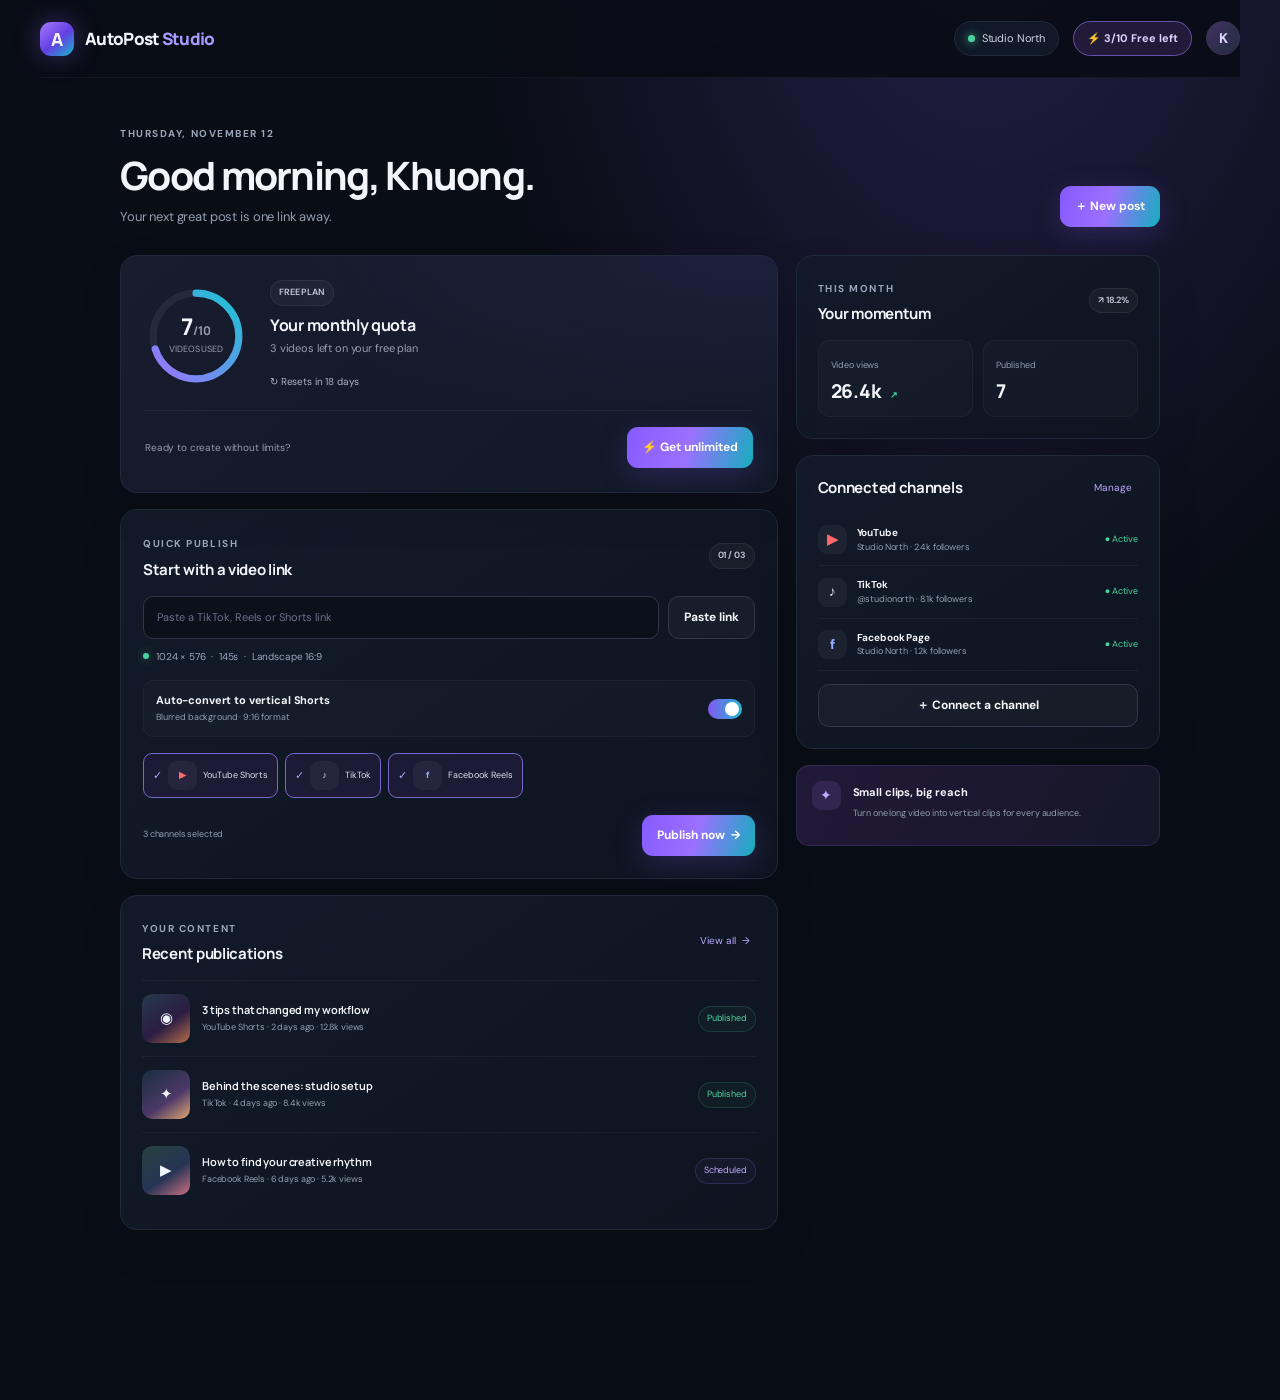
==== preview/autopost.html @ a69679ed "Build AutoPost Studio preview" ====
<!doctype html>
<html lang="en">
<head>
<meta charset="utf-8"><meta name="viewport" content="width=device-width,initial-scale=1"><meta name="theme-color" content="#090d15"><meta name="description" content="Plan and publish short-form video across every channel with AutoPost Studio."><title>AutoPost Studio — One video, everywhere</title>
<link rel="preconnect" href="https://fonts.googleapis.com"><link rel="preconnect" href="https://fonts.gstatic.com" crossorigin><link href="https://fonts.googleapis.com/css2?family=DM+Sans:wght@400;500;600;700&family=Manrope:wght@400;500;600;700;800&display=swap" rel="stylesheet">
<style>
:root{color-scheme:dark;--bg:#090d15;--panel:#101622;--panel2:#141c2b;--border:#202a3a;--text:#f3f5fa;--muted:#929daf;--subtle:#647087;--purple:#9b78ff;--cyan:#21c7d8;--green:#48d6a0;--yellow:#ffc76a;--font:'DM Sans',sans-serif;--display:'Manrope',sans-serif}*{box-sizing:border-box}body{margin:0;background:radial-gradient(ellipse at 77% -12%,#27204b 0,transparent 38%),var(--bg);color:var(--text);font:14px/1.55 var(--font);letter-spacing:-.01em}button,input{font:inherit}button{color:inherit;cursor:pointer}button:focus-visible,input:focus-visible{outline:2px solid var(--cyan);outline-offset:3px}button:disabled{cursor:not-allowed;opacity:.7}.shell{max-width:1360px;margin:auto;min-height:100vh;padding:0 40px 100px}.topbar{height:78px;display:flex;align-items:center;justify-content:space-between;border-bottom:1px solid #ffffff0c;position:sticky;top:0;z-index:4;background:#090d15e8;backdrop-filter:blur(18px)}.brand{display:flex;align-items:center;gap:11px;font:800 17px var(--display);letter-spacing:-.7px}.logo{width:34px;height:34px;border-radius:11px;background:linear-gradient(140deg,#a479ff,#643fe2 53%,#16b8cb);display:grid;place-items:center;box-shadow:0 0 26px #9066ff60;font:800 18px var(--display)}.brand span:last-child span{color:#a89aff}.headright{display:flex;align-items:center;gap:14px}.workspace-pill,.quota{border:1px solid var(--border);border-radius:999px;background:#111827;padding:8px 13px;font-size:11px;color:#cbd2df}.workspace-pill i{display:inline-block;width:7px;height:7px;background:var(--green);border-radius:50%;margin-right:7px;box-shadow:0 0 10px var(--green)}.quota{border-color:#6650ac;background:#211a38;color:#dfd4ff;font-weight:700;transition:.2s}.quota:hover{transform:translateY(-1px);border-color:#a98eff}.avatar{width:34px;height:34px;border:1px solid #38344e;border-radius:50%;background:linear-gradient(135deg,#423260,#222b41);display:grid;place-items:center;font-weight:700;color:#ded6ff}.content{max-width:1040px;margin:0 auto;padding:44px 0 70px}.page-head{display:flex;justify-content:space-between;align-items:flex-end;gap:20px;margin-bottom:28px}.eyebrow{color:#9ba6b8;text-transform:uppercase;letter-spacing:1.55px;font-size:10px;font-weight:700}.page-head h1,.hero-title{font:750 clamp(27px,4vw,39px)/1.15 var(--display);letter-spacing:-1.7px;margin:9px 0}.page-head p{margin:0;color:var(--muted);font-size:13px}.button{border:1px solid #30394a;border-radius:11px;background:#171f2e;padding:11px 15px;font-size:12px;font-weight:700;transition:transform .2s,border-color .2s,filter .2s}.button:hover{transform:translateY(-1px);border-color:#69738a}.button.primary{background:linear-gradient(105deg,#865bff,#9b70ff 48%,#15aebe);border:0;box-shadow:0 8px 30px #8562ff35;color:white}.button.primary:hover{filter:brightness(1.12)}.button.ghost{background:#ffffff08}.button.full{width:100%;justify-content:center}.button:disabled{opacity:.6}.grid{display:grid;grid-template-columns:minmax(0,1.48fr) minmax(270px,.82fr);gap:18px}.stack{display:grid;align-content:start;gap:16px}.card{background:linear-gradient(145deg,#121a29,#0e1420);border:1px solid var(--border);border-radius:17px;padding:21px;box-shadow:0 16px 45px #00000019}.card-head{display:flex;align-items:center;justify-content:space-between;gap:12px;margin-bottom:16px}.card h2{font:700 15px var(--display);margin:0;letter-spacing:-.3px}.muted{color:var(--muted)}.quota-card{padding:24px;background:radial-gradient(ellipse at 100% 0,#5f49aa22,transparent 55%),linear-gradient(140deg,#171c2e,#111827);position:relative;overflow:hidden}.quota-layout{display:flex;align-items:center;gap:23px}.ring{width:102px;height:102px;flex:0 0 102px;position:relative}.ring svg{width:100%;height:100%;transform:rotate(-90deg)}.ring circle{fill:none;stroke:#ffffff10;stroke-width:7}.ring .value{stroke:url(#ringGradient);stroke-width:7;stroke-linecap:round;stroke-dasharray:264;transition:stroke-dashoffset .6s}.ring-center{position:absolute;inset:0;display:grid;place-content:center;text-align:center}.ring-center b{font:750 23px var(--display);line-height:1.1}.ring-center small{font-size:9px;color:var(--muted);margin-top:4px}.quota-copy h2{font-size:16px}.quota-copy p{font-size:11px;color:var(--muted);margin:4px 0 13px}.reset{font-size:10px;color:#a9b4c5}.tiny-badge{display:inline-flex;align-items:center;gap:6px;background:#ffffff09;border:1px solid #ffffff12;border-radius:999px;padding:5px 8px;font-size:9px;color:#c4cddd;font-weight:600}.quota-foot{display:flex;align-items:center;justify-content:space-between;gap:12px;margin-top:19px;padding-top:16px;border-top:1px solid #ffffff0e}.quota-foot p{font-size:10px;color:var(--muted);margin:0}.ingest-card{padding:22px}.url-row{display:flex;gap:9px}.url-row input{height:43px;flex:1;min-width:0;border:1px solid #2d3748;border-radius:10px;background:#0b111b;color:var(--text);padding:0 13px;font-size:11px}.url-row input::placeholder{color:#667287}.paste{white-space:nowrap}.validation{margin:10px 0 15px;display:flex;align-items:center;gap:7px;color:#9ba8bb;font-size:10px}.valid-dot{width:6px;height:6px;border-radius:50%;background:var(--green);box-shadow:0 0 10px #48d6a080}.convert{display:flex;align-items:center;justify-content:space-between;padding:11px 12px;background:#ffffff05;border:1px solid #ffffff0a;border-radius:10px;margin:16px 0}.convert b{display:block;font-size:11px}.convert small{color:var(--muted);display:block;font-size:9px;margin-top:2px}.switch{width:34px;height:20px;border-radius:20px;background:linear-gradient(90deg,#8359f3,#20b8d1);border:0;position:relative;flex:0 0 auto}.switch:after{content:'';position:absolute;right:3px;top:3px;width:14px;height:14px;background:white;border-radius:50%;transition:.2s}.switch[aria-checked=false]{background:#323b4a}.switch[aria-checked=false]:after{right:17px}.platforms{display:flex;gap:7px;flex-wrap:wrap}.platform{padding:7px 9px;display:flex;align-items:center;gap:6px;border:1px solid #313b4d;background:#151d2b;color:#d8deea;border-radius:9px;font-size:9px}.platform.selected{border-color:#7867c9;background:#1d1a35}.check{color:#b5a1ff;font-size:11px}.publish-row{display:flex;justify-content:space-between;align-items:center;gap:10px;margin-top:17px}.publish-row small{font-size:9px;color:var(--muted)}.posts{display:grid;gap:0}.post{display:flex;align-items:center;gap:12px;padding:13px 0;border-top:1px solid #ffffff0c}.thumbnail{width:48px;height:49px;border-radius:10px;background:linear-gradient(145deg,#26394b,#2b1d43 58%,#b66f4a);display:grid;place-items:center;font-size:15px;color:#eff6ff}.thumb2{background:linear-gradient(145deg,#172e40,#4d3868 60%,#e0a86f)}.thumb3{background:linear-gradient(145deg,#25423f,#263454 58%,#ce7185)}.post-info{flex:1;min-width:0}.post-info strong{display:block;font:650 11px var(--display);white-space:nowrap;overflow:hidden;text-overflow:ellipsis}.post-info small{display:block;color:var(--muted);font-size:9px;margin-top:4px}.post-state{font-size:9px;color:var(--green);padding:5px 8px;border:1px solid #48d6a029;border-radius:99px;background:#48d6a00a;white-space:nowrap}.post-state.scheduled{color:#c2b1ff;border-color:#9276ff32;background:#9276ff0c}.queue-card .card-head button{background:none;border:0;color:#b9a7ff;font-size:10px}.mini-stat{display:grid;grid-template-columns:1fr 1fr;gap:10px}.metric{background:#ffffff05;border:1px solid #ffffff09;border-radius:12px;padding:12px}.metric small{color:var(--muted);font-size:9px}.metric strong{display:block;margin-top:3px;font:750 19px var(--display)}.trend{font-size:9px;color:var(--green);margin-left:5px}.channel-line{display:flex;align-items:center;gap:10px;padding:11px 0;border-bottom:1px solid #ffffff0c}.channel-line:last-child{border:0;padding-bottom:0}.social-icon{height:29px;width:29px;border-radius:9px;display:grid;place-items:center;background:#ffffff0c;font-weight:800}.yt{color:#ff696b}.tt{color:#ddd}.fb{color:#8eaeff}.ig{color:#e8a7bd}.channel-line .channel-text{flex:1}.channel-text strong,.channel-text small{display:block}.channel-text strong{font-size:10px}.channel-text small{font-size:9px;color:var(--muted)}.connected{font-size:9px;color:var(--green)}.tip{display:flex;gap:12px;background:linear-gradient(120deg,#211938,#171628);border:1px solid #7652a738;border-radius:13px;padding:15px}.tip-mark{width:29px;height:29px;background:#aa83ff22;border-radius:9px;display:grid;place-items:center;color:#c3aaff}.tip strong{font-size:11px}.tip p{font-size:9px;color:var(--muted);margin-top:4px}.bottomnav{position:fixed;bottom:0;left:0;right:0;z-index:5;display:none;background:#0d121df2;border-top:1px solid #252d3c;backdrop-filter:blur(18px);padding:8px 8px max(8px,env(safe-area-inset-bottom));justify-content:space-around}.navitem{width:20%;border:0;background:none;color:#7f8a9e;display:grid;justify-items:center;gap:3px;font-size:9px}.navicon{font-size:17px;line-height:1.1}.navitem.active{color:#cbbaff}.navitem.ingest .navicon{width:37px;height:34px;margin-top:-16px;border-radius:12px;background:linear-gradient(135deg,#865dff,#17b5ce);display:grid;place-items:center;box-shadow:0 5px 20px #9d65ff50;color:#fff;font-size:20px}.navitem.ingest{color:#cbbaff}.page{animation:enter .28s ease both}@keyframes enter{from{opacity:.4;transform:translateY(6px)}to{opacity:1;transform:none}}.pricing-head{text-align:center;padding:31px 0 23px}.gradient-text{background:linear-gradient(100deg,#d7c8ff,#a286ff 42%,#5fd5df);color:transparent;background-clip:text}.pricing-head h1{font:800 clamp(29px,4.5vw,44px)/1.1 var(--display);letter-spacing:-2px;margin:8px 0 10px}.pricing-head p{color:var(--muted);font-size:12px}.billing{display:inline-flex;background:#141a27;border:1px solid #252d3b;padding:4px;border-radius:999px;margin-top:21px}.billing button{border:0;border-radius:999px;background:none;padding:8px 13px;color:#a5afbf;font-size:10px}.billing button.active{color:white;background:#312852;box-shadow:0 2px 12px #0006}.billing em{font-style:normal;color:#73e5c0}.plan-grid{display:grid;grid-template-columns:repeat(3,minmax(0,1fr));gap:14px;align-items:stretch}.plan{position:relative;background:linear-gradient(155deg,#131a28,#0e1420);border:1px solid #283243;border-radius:17px;padding:21px;display:flex;flex-direction:column;min-width:0}.plan.pro{border:1px solid transparent;background:linear-gradient(#111725,#111725) padding-box,linear-gradient(145deg,#a574ff,#4b358e 52%,#13bfd0) border-box;box-shadow:0 0 40px #7955ff20,0 15px 45px #0004}.plan.agency{background:linear-gradient(145deg,#191d26,#111720);border-color:#555968}.popular{position:absolute;top:-12px;left:50%;transform:translateX(-50%);background:linear-gradient(100deg,#9364ff,#16b5c6);padding:5px 12px;border-radius:999px;color:white;font-size:8px;font-weight:800;letter-spacing:.65px;white-space:nowrap}.plan-tag{align-self:flex-start;font-size:8px;border:1px solid #ffffff1a;background:#ffffff08;padding:5px 8px;border-radius:999px;color:#c6ceda;font-weight:700}.plan.pro .plan-tag{visibility:hidden}.plan h2{font:700 16px var(--display);margin:13px 0 5px}.plan-desc{font-size:10px;min-height:31px;color:var(--muted)}.price{margin:17px 0 2px;display:flex;align-items:baseline;gap:5px}.price strong{font:800 32px var(--display);letter-spacing:-1.4px}.price span{font-size:10px;color:var(--muted)}.bill-note{font-size:9px;color:#758196;min-height:15px}.plan .button{margin-top:15px;width:100%;padding:11px 9px;font-size:10px}.features{padding:16px 0 0;margin:0;list-style:none;display:grid;gap:11px}.features li{display:flex;gap:8px;align-items:flex-start;color:#c3ccda;font-size:9px;line-height:1.45}.features li i{font-style:normal;color:#9e86ff;font-weight:800}.features .featured{color:#f0ecff;font-weight:600}.compare-toggle{display:block;margin:20px auto 0;background:none;border:0;color:#b9a9ff;font-size:10px}.compare{display:none;margin-top:18px;overflow:auto}.compare.open{display:block}.compare table{width:100%;border-collapse:collapse;min-width:580px;background:#101622;border:1px solid var(--border);border-radius:12px;overflow:hidden}.compare th,.compare td{text-align:left;padding:11px 14px;border-bottom:1px solid #ffffff0b;font-size:10px}.compare th{color:#dcd5ff;background:#19182a}.compare td:not(:first-child),.compare th:not(:first-child){text-align:center}.paywall{position:fixed;inset:0;background:#05070bc9;backdrop-filter:blur(9px);z-index:10;display:none;align-items:flex-end;justify-content:center;padding:18px}.paywall.open{display:flex;animation:fade .2s ease}@keyframes fade{from{opacity:0}to{opacity:1}}.sheet{width:min(100%,475px);max-height:min(88vh,760px);overflow:auto;background:linear-gradient(145deg,#19172a,#101622 48%);border:1px solid #514278;border-radius:22px;padding:23px;box-shadow:0 25px 90px #000a;animation:rise .28s ease}@keyframes rise{from{transform:translateY(35px);opacity:.4}to{transform:none;opacity:1}}.sheet-top{display:flex;justify-content:space-between;align-items:flex-start}.close{border:1px solid #ffffff18;background:#ffffff08;width:30px;height:30px;border-radius:50%;font-size:18px;color:#aeb8c9}.sheet h2{font:750 23px var(--display);letter-spacing:-.8px;margin:10px 0 5px}.sheet p{font-size:11px;color:var(--muted)}.checkout-price{display:flex;justify-content:space-between;align-items:center;background:#ffffff08;border:1px solid #ffffff10;border-radius:12px;padding:14px;margin:18px 0}.checkout-price strong{font:750 19px var(--display)}.paymethods{display:grid;grid-template-columns:repeat(3,1fr);gap:8px;margin-bottom:17px}.paymethod{border:1px solid #303a4b;background:#0d1420;border-radius:10px;padding:10px 5px;font-size:9px}.paymethod.active{border-color:#a587ff;background:#241d3b}.paymethod span{display:block;font-size:15px;margin-bottom:3px}.field-label{display:block;font-size:10px;color:#cbd2df;margin:12px 0 6px}.field{width:100%;border:1px solid #303a4b;border-radius:9px;background:#0b111b;color:white;padding:11px 12px;font-size:11px}.field-row{display:grid;grid-template-columns:1fr 1fr;gap:9px}.secure-note{text-align:center;margin-top:12px!important;font-size:9px!important}.channels-page{display:grid;grid-template-columns:repeat(2,1fr);gap:13px}.channel-card{padding:18px}.channel-card-head{display:flex;align-items:center;gap:10px}.channel-card .social-icon{width:36px;height:36px}.channel-card-head>div:nth-child(2){flex:1}.channel-card strong{font-size:11px}.channel-card small{display:block;color:var(--muted);font-size:9px}.channel-card .status{font-size:8px;color:var(--green);border:1px solid #48d6a02b;border-radius:99px;padding:4px 7px}.channel-card p{font-size:10px;color:var(--muted);margin:15px 0}.channel-card .button{width:100%;font-size:9px}.mobile-only{display:none}.toast{position:fixed;top:90px;left:50%;transform:translateX(-50%);z-index:15;background:#1c2734;border:1px solid #324255;border-radius:12px;padding:11px 16px;font-size:11px;box-shadow:0 12px 30px #0008;animation:enter .2s ease;max-width:calc(100vw - 30px)}.toast[hidden]{display:none}.feature-note{color:#78859a;font-size:9px;text-align:center;margin-top:15px}
@media(max-width:760px){.shell{padding:0 16px 102px}.topbar{height:62px}.workspace-pill{display:none}.headright{gap:8px}.content{padding-top:27px}.grid{grid-template-columns:1fr}.dashboard-secondary{grid-template-columns:1fr 1fr}.dashboard-secondary .channels-card{grid-column:1/-1}.bottomnav{display:flex}.desktop-nav{display:none}.plan-grid{display:flex;overflow-x:auto;scroll-snap-type:x mandatory;padding:13px 4px 14px;gap:12px;margin:0 -16px}.plan{flex:0 0 min(84vw,330px);scroll-snap-align:center;padding:19px}.pricing-head{padding:21px 0 10px}.plan-grid::-webkit-scrollbar{display:none}.compare-toggle{margin-top:8px}.page-head{align-items:flex-start}.page-head h1{font-size:29px}.quota-layout{gap:17px}.quota-foot{align-items:flex-start}.channels-page{grid-template-columns:1fr}.paywall{padding:0;align-items:flex-end}.sheet{border-radius:22px 22px 0 0;padding:22px 20px max(22px,env(safe-area-inset-bottom));max-height:90vh}.mobile-only{display:initial}}
@media(max-width:390px){.shell{padding-left:12px;padding-right:12px}.card{padding:17px}.quota-card{padding:18px}.ring{width:82px;height:82px;flex-basis:82px}.quota-foot .button{padding:9px 10px;font-size:10px}.dashboard-secondary{grid-template-columns:1fr}.dashboard-secondary .channels-card{grid-column:auto}.publish-row{align-items:flex-end}.publish-row .button{padding:10px}.page-head p{max-width:250px}}
@media(prefers-reduced-motion:reduce){*,*::before,*::after{animation-duration:.01ms!important;transition-duration:.01ms!important;scroll-behavior:auto!important}}
</style>
</head>
<body>
<div class="shell"><header class="topbar"><div class="brand"><span class="logo">A</span><span>AutoPost <span>Studio</span></span></div><div class="headright"><span class="workspace-pill"><i></i>Studio North</span><button class="quota" data-view="plans" aria-label="3 of 10 free videos remaining">⚡ <span id="quota-head">3/10 Free left</span></button><span class="avatar" aria-label="Khuong Tran">K</span></div></header>
<main id="main" class="content" aria-live="polite"></main>
</div>
<nav class="bottomnav" aria-label="Main navigation"><button class="navitem active" data-view="home"><span class="navicon">⌂</span><span>Home</span></button><button class="navitem ingest" data-view="ingest"><span class="navicon">＋</span><span>Ingest</span></button><button class="navitem" data-view="plans"><span class="navicon">◇</span><span>Plans</span></button><button class="navitem" data-view="accounts"><span class="navicon">⛓</span><span>Accounts</span></button><button class="navitem" data-view="profile"><span class="navicon">◉</span><span>Profile</span></button></nav>
<div class="paywall" id="modal" role="dialog" aria-modal="true" aria-labelledby="modal-title"><div class="sheet" id="sheet"></div></div><div class="toast" id="toast" role="status" hidden></div>
<script>
(()=>{'use strict';let used=7,billing='monthly',view='home',convert=true,method='card',publishing=false,progressTimer=null;const main=document.querySelector('#main'),modal=document.querySelector('#modal'),sheet=document.querySelector('#sheet'),toastBox=document.querySelector('#toast');const remaining=()=>Math.max(0,10-used);const featuresFree=['10 videos / month','720p HD resolution','Standard queue speed','1 channel per platform','Community support'];const featuresPro=['Unlimited videos & Shorts','Auto 9:16 conversion with blurred background','1080p Ultra HD quality','Instant priority rendering queue','Multi-account cross-posting','Unified cross-platform analytics'];const featuresAgency=['Everything in Pro','Unlimited brand workspaces','5 team member seats','API & webhooks for n8n / Make','24/7 VIP support'];function toast(text){toastBox.textContent=text;toastBox.hidden=false;clearTimeout(toastBox._timer);toastBox._timer=setTimeout(()=>toastBox.hidden=true,2600)}function updateQuota(){document.querySelector('#quota-head').textContent=`${remaining()}/10 Free left`;document.querySelector('.quota').setAttribute('aria-label',`${remaining()} of 10 free videos remaining`)}function glyph(type){return type==='youtube'?'▶':type==='tiktok'?'♪':type==='facebook'?'f':'◎'}function header(kicker,title,sub,action=''){return `<div class="page-head"><div><span class="eyebrow">${kicker}</span><h1>${title}</h1><p>${sub}</p></div>${action}</div>`}function home(){const offset=264*(1-used/10);return `${header('THURSDAY, NOVEMBER 12','Good morning, Khuong.','Your next great post is one link away.',`<button class="button primary desktop-nav" data-view="ingest">＋ New post</button>`)}<div class="grid"><div class="stack"><section class="card quota-card"><div class="quota-layout"><div class="ring"><svg viewBox="0 0 100 100" role="img" aria-label="7 of 10 monthly videos used"><defs><linearGradient id="ringGradient" x1="0" y1="0" x2="1" y2="1"><stop stop-color="#9d72ff"/><stop offset="1" stop-color="#18c6d2"/></linearGradient></defs><circle cx="50" cy="50" r="42"/><circle class="value" cx="50" cy="50" r="42" style="stroke-dashoffset:${offset}"/></svg><div class="ring-center"><b>${used}<small style="font-size:12px;color:#909caf">/10</small></b><small>VIDEOS USED</small></div></div><div class="quota-copy"><span class="tiny-badge">FREE PLAN</span><h2 style="margin-top:8px">Your monthly quota</h2><p>${remaining()} videos left on your free plan</p><span class="reset">↻ Resets in 18 days</span></div></div><div class="quota-foot"><p>Ready to create without limits?</p><button class="button primary" data-view="plans">⚡ Get unlimited</button></div></section>
<section class="card ingest-card" id="quick-ingest"><div class="card-head"><div><span class="eyebrow">QUICK PUBLISH</span><h2 style="margin-top:5px">Start with a video link</h2></div><span class="tiny-badge">01 / 03</span></div><div class="url-row"><input id="video-url" type="url" aria-label="Video URL" placeholder="Paste a TikTok, Reels or Shorts link"><button class="button ghost paste" id="paste">Paste link</button></div><div class="validation"><span class="valid-dot"></span><span>1024 × 576&nbsp; · &nbsp;145s&nbsp; · &nbsp;Landscape 16:9</span></div><div class="convert"><span><b>Auto-convert to vertical Shorts</b><small>Blurred background · 9:16 format</small></span><button class="switch" role="switch" aria-checked="true" aria-label="Auto-convert video format" id="convert"></button></div><div class="platforms"><button class="platform selected" aria-pressed="true"><span class="check">✓</span><span class="social-icon yt">▶</span>YouTube Shorts</button><button class="platform selected" aria-pressed="true"><span class="check">✓</span><span class="social-icon tt">♪</span>TikTok</button><button class="platform selected" aria-pressed="true"><span class="check">✓</span><span class="social-icon fb">f</span>Facebook Reels</button></div><div class="publish-row"><small>3 channels selected</small><button class="button primary" id="publish">Publish now&nbsp; →</button></div><div id="progress-area" hidden></div></section>
<section class="card queue-card"><div class="card-head"><div><span class="eyebrow">YOUR CONTENT</span><h2 style="margin-top:5px">Recent publications</h2></div><button data-view="home">View all&nbsp; →</button></div><div class="posts"><article class="post"><div class="thumbnail">◉</div><div class="post-info"><strong>3 tips that changed my workflow</strong><small>YouTube Shorts · 2 days ago · 12.8k views</small></div><span class="post-state">Published</span></article><article class="post"><div class="thumbnail thumb2">✦</div><div class="post-info"><strong>Behind the scenes: studio setup</strong><small>TikTok · 4 days ago · 8.4k views</small></div><span class="post-state">Published</span></article><article class="post"><div class="thumbnail thumb3">▶</div><div class="post-info"><strong>How to find your creative rhythm</strong><small>Facebook Reels · 6 days ago · 5.2k views</small></div><span class="post-state scheduled">Scheduled</span></article></div></section></div>
<aside class="stack dashboard-secondary"><section class="card"><div class="card-head"><div><span class="eyebrow">THIS MONTH</span><h2 style="margin-top:5px">Your momentum</h2></div><span class="tiny-badge">↗ 18.2%</span></div><div class="mini-stat"><div class="metric"><small>Video views</small><strong>26.4k <span class="trend">↗</span></strong></div><div class="metric"><small>Published</small><strong>7</strong></div></div></section><section class="card channels-card"><div class="card-head"><h2>Connected channels</h2><button class="text-button" data-view="accounts" style="background:none;border:0;color:#b9a7ff;font-size:10px">Manage</button></div><div class="channel-line"><span class="social-icon yt">▶</span><span class="channel-text"><strong>YouTube</strong><small>Studio North · 2.4k followers</small></span><span class="connected">● Active</span></div><div class="channel-line"><span class="social-icon tt">♪</span><span class="channel-text"><strong>TikTok</strong><small>@studionorth · 8.1k followers</small></span><span class="connected">● Active</span></div><div class="channel-line"><span class="social-icon fb">f</span><span class="channel-text"><strong>Facebook Page</strong><small>Studio North · 1.2k followers</small></span><span class="connected">● Active</span></div><button class="button ghost full" style="margin-top:13px" data-view="accounts">＋ Connect a channel</button></section><div class="tip"><span class="tip-mark">✦</span><div><strong>Small clips, big reach</strong><p>Turn one long video into vertical clips for every audience.</p></div></div></aside></div>`}
function planCard(name,tag,desc,price,features,kind,note=''){return `<article class="plan ${kind}">${kind==='pro'?'<span class="popular">✦ MOST POPULAR</span>':''}<span class="plan-tag">${tag}</span><h2>${name}</h2><p class="plan-desc">${desc}</p><div class="price"><strong>${price}</strong><span>/ month</span></div><div class="bill-note">${note}</div><button class="button ${kind==='pro'?'primary':'ghost'}" ${kind==='free'?'disabled':''} data-upgrade="${kind}">${kind==='free'?'Your active plan':kind==='agency'?'Get agency access':'Upgrade to Pro Creator'}</button><ul class="features">${features.map((f,i)=>`<li class="${kind==='pro'&&i<3?'featured':''}"><i>${i===0&&kind==='pro'?'✦':'✓'}</i><span>${f}</span></li>`).join('')}</ul></article>`}
function plans(){let pro=billing==='yearly'?'$15':'$19',agency=billing==='yearly'?'$39':'$49';return `<section class="pricing-head"><span class="eyebrow">A PLAN FOR YOUR NEXT CHAPTER</span><h1 class="gradient-text">Supercharge your<br class="mobile-only"> content creation</h1><p>Start free, upgrade when you’re ready to scale.</p><div class="billing" role="group" aria-label="Billing period"><button data-billing="monthly" class="${billing==='monthly'?'active':''}">Monthly</button><button data-billing="yearly" class="${billing==='yearly'?'active':''}">Yearly <em>· Save 20%</em></button></div></section><div class="plan-grid">${planCard('Starter','CURRENT ACTIVE TIER','A great place to get started.','$0',featuresFree,'free','Free forever')}${planCard('Pro Creator','BEST VALUE','For creators ready to grow their reach.',pro,featuresPro,'pro',billing==='yearly'?'Billed $180 annually · save $48':'Billed monthly')}${planCard('Agency / Studio','FOR POWER TEAMS','Bring every brand and collaborator together.',agency,featuresAgency,'agency',billing==='yearly'?'Billed $468 annually · save $120':'Billed monthly')}</div><button class="compare-toggle" id="compare">Compare all features&nbsp;⌄</button><div class="compare" id="compare-table"><table><thead><tr><th>Included</th><th>Starter</th><th>Pro Creator</th><th>Agency</th></tr></thead><tbody><tr><td>Monthly videos</td><td>10</td><td>Unlimited</td><td>Unlimited</td></tr><tr><td>Maximum resolution</td><td>720p</td><td>1080p</td><td>1080p</td></tr><tr><td>Auto vertical conversion</td><td>—</td><td>✓</td><td>✓</td></tr><tr><td>Connected channels</td><td>1 / platform</td><td>Unlimited</td><td>Unlimited</td></tr><tr><td>Team seats</td><td>1</td><td>1</td><td>5</td></tr><tr><td>API & webhooks</td><td>—</td><td>—</td><td>✓</td></tr></tbody></table></div><p class="feature-note">No charge in this interactive preview. Payment and publishing are simulated.</p>`}
function accounts(){return `${header('YOUR PUBLISHING DESTINATIONS','Connected channels.','Manage every account from one calm, simple workspace.') }<div class="channels-page">${[['youtube','YouTube Channel','Studio North · @studionorth','2,410 followers','Active'],['tiktok','TikTok Account','@studionorth','8,124 followers','Active'],['facebook','Facebook Page','Studio North','1,204 followers','Active'],['instagram','Instagram Account','@studio.north','Connect to sync insights','Expired']].map(([icon,name,handle,count,status])=>`<article class="card channel-card"><div class="channel-card-head"><span class="social-icon ${icon==='youtube'?'yt':icon==='facebook'?'fb':icon==='tiktok'?'tt':'ig'}">${glyph(icon)}</span><div><strong>${name}</strong><small>${handle}</small></div><span class="status" style="${status==='Expired'?'color:#ffc76a;border-color:#ffc76a38':''}">● ${status}</span></div><p>${count}</p><button class="button ghost" data-connect="${icon}">${status==='Expired'?'Reconnect account':'Manage account'}</button></article>`).join('')}</div>`}
function profile(){return `${header('YOUR ACCOUNT','Profile & settings.','A little more about your AutoPost Studio workspace.') }<section class="card" style="max-width:560px"><div class="channel-line"><span class="avatar">K</span><span class="channel-text"><strong>Khuong Tran</strong><small>khuong@studionorth.co</small></span></div><div class="channel-line"><span class="channel-text"><strong>Current plan</strong><small>Starter · 7 of 10 videos used this month</small></span><button class="button ghost" data-view="plans">View plans</button></div><div class="channel-line"><span class="channel-text"><strong>Billing period</strong><small>Quota resets in 18 days</small></span><span class="connected">Active</span></div></section>`}
function render(){updateQuota();document.querySelectorAll('.navitem').forEach(n=>n.classList.toggle('active',n.dataset.view===view));main.innerHTML=`<section class="page">${view==='plans'?plans():view==='accounts'?accounts():view==='profile'?profile():home()}</section>`;if(view==='plans'){document.querySelectorAll('[data-billing]').forEach(b=>b.onclick=()=>{billing=b.dataset.billing;render()});document.querySelector('#compare').onclick=()=>{document.querySelector('#compare-table').classList.toggle('open');document.querySelector('#compare').textContent=document.querySelector('#compare-table').classList.contains('open')?'Hide feature comparison ⌃':'Compare all features ⌄'};document.querySelectorAll('[data-upgrade]').forEach(b=>b.onclick=()=>{if(b.dataset.upgrade!=='free')openCheckout(b.dataset.upgrade)});}if(view==='home')wireIngest()}
function paywall(){sheet.innerHTML=`<div class="sheet-top"><span class="tiny-badge">⚡ FREE PLAN LIMIT</span><button class="close" aria-label="Close upgrade dialog">×</button></div><h2 id="modal-title">That’s a lot of content.</h2><p>You’ve used all 10 free videos this month. Go unlimited and keep your momentum going.</p><div class="checkout-price"><span><strong>Pro Creator</strong><small style="display:block;color:#a3afc1;font-size:9px">Unlimited posts · Cancel anytime</small></span><strong>$19<span style="font:400 10px var(--font);color:#929daf"> / month</span></strong></div><button class="button primary full" id="modal-upgrade">Upgrade to Pro Creator&nbsp; →</button><p class="secure-note">No real payment will be processed in this preview.</p>`;modal.classList.add('open');sheet.querySelector('.close').onclick=closeModal;sheet.querySelector('#modal-upgrade').onclick=()=>openCheckout('pro')}
function openCheckout(tier){const isAgency=tier==='agency';sheet.innerHTML=`<div class="sheet-top"><span class="tiny-badge">SECURE CHECKOUT PREVIEW</span><button class="close" aria-label="Close checkout">×</button></div><h2 id="modal-title">${isAgency?'Make room for your whole team':'Go unlimited with Pro'}</h2><p>One small step between you and a bigger content engine.</p><div class="checkout-price"><span><strong>${isAgency?'Agency / Studio':'Pro Creator'}</strong><small style="display:block;color:#a3afc1;font-size:9px">${billing==='yearly'?'Yearly billing · save 20%':'Monthly billing'}</small></span><strong>${isAgency?(billing==='yearly'?'$39':'$49'):(billing==='yearly'?'$15':'$19')}<span style="font:400 10px var(--font);color:#929daf"> / mo</span></strong></div><div class="paymethods" role="group" aria-label="Choose payment method"><button class="paymethod ${method==='card'?'active':''}" data-method="card"><span>▣</span>Card</button><button class="paymethod ${method==='apple'?'active':''}" data-method="apple"><span>●</span>Apple Pay</button><button class="paymethod ${method==='bank'?'active':''}" data-method="bank"><span>▦</span>Bank QR</button></div>${method==='card'?'<label class="field-label" for="card-name">Name on card</label><input class="field" id="card-name" autocomplete="cc-name" placeholder="Khuong Tran"><label class="field-label" for="card-number">Card number</label><input class="field" id="card-number" inputmode="numeric" autocomplete="cc-number" placeholder="4242 4242 4242 4242"><div class="field-row"><div><label class="field-label" for="expiry">Expiry</label><input class="field" id="expiry" autocomplete="cc-exp" placeholder="MM / YY"></div><div><label class="field-label" for="cvc">Security code</label><input class="field" id="cvc" inputmode="numeric" autocomplete="cc-csc" placeholder="CVC"></div></div>':method==='apple'?'<div class="tip" style="margin:8px 0 15px"><span class="tip-mark">●</span><div><strong>Apple Pay</strong><p>Apple Pay checkout is available in the full product.</p></div></div>':'<div style="height:100px;display:grid;place-items:center;border:1px dashed #515c70;border-radius:12px;margin-bottom:15px;color:#aeb8c8;font-size:11px">Bank transfer QR preview</div>'}<button class="button primary full" id="pay">${method==='bank'?'Continue with bank transfer':'Subscribe securely'}&nbsp; →</button><p class="secure-note">Demo checkout only · no card data is sent or saved.</p>`;modal.classList.add('open');sheet.querySelector('.close').onclick=closeModal;sheet.querySelectorAll('[data-method]').forEach(b=>b.onclick=()=>{method=b.dataset.method;openCheckout(tier)});sheet.querySelector('#pay').onclick=()=>{closeModal();toast('Checkout preview complete. No payment was processed.')};}
function closeModal(){modal.classList.remove('open')}function triggerPublish(){if(publishing)return;if(used>=10){paywall();return}publishing=true;const button=document.querySelector('#publish'),area=document.querySelector('#progress-area');button.disabled=true;area.hidden=false;area.innerHTML=`<div class="progress-card" style="margin-top:15px;padding:13px;border:1px solid #323b4c;background:#0c1320;border-radius:11px"><div style="display:flex;justify-content:space-between;font-size:10px"><strong id="progress-title">Downloading video</strong><span id="progress-pct">20%</span></div><div style="height:5px;border-radius:99px;background:#2a3342;margin-top:10px;overflow:hidden"><i id="progress-bar" style="display:block;height:100%;width:20%;background:linear-gradient(90deg,#986aff,#1abbd0);border-radius:99px;transition:width .55s"></i></div></div>`;const stages=[[20,'Downloading video'],[60,convert?'Converting to vertical 9:16':'Preparing video'],[85,'Uploading to 3 channels'],[100,'Published successfully']];let i=0;function next(){const [n,label]=stages[i];document.querySelector('#progress-title').textContent=label;document.querySelector('#progress-pct').textContent=n+'%';document.querySelector('#progress-bar').style.width=n+'%';if(i<stages.length-1){i++;progressTimer=setTimeout(next,820)}else{used++;updateQuota();publishing=false;button.disabled=false;toast('Your video is published across 3 channels.');setTimeout(()=>{const p=document.querySelector('#progress-area');if(p)p.hidden=true},2600)}}next()}
function wireIngest(){const publish=document.querySelector('#publish');if(publish)publish.onclick=triggerPublish;const sw=document.querySelector('#convert');if(sw)sw.onclick=()=>{convert=!convert;sw.setAttribute('aria-checked',String(convert))};document.querySelectorAll('.platform').forEach(b=>b.onclick=()=>{const selected=b.classList.toggle('selected');b.setAttribute('aria-pressed',String(selected));b.querySelector('.check').textContent=selected?'✓':'+';document.querySelector('.publish-row small').textContent=`${document.querySelectorAll('.platform.selected').length} channels selected`});document.querySelector('#paste').onclick=async()=>{try{const value=await navigator.clipboard.readText();if(value)document.querySelector('#video-url').value=value;else toast('Clipboard is empty. Paste a video link to continue.')}catch{document.querySelector('#video-url').focus();toast('Paste your video link into the field.')}}}
document.addEventListener('click',e=>{const target=e.target.closest('[data-view]');if(target){view=target.dataset.view;if(view==='ingest')view='home';render();if(target.dataset.view==='ingest')setTimeout(()=>document.querySelector('#video-url')?.focus(),40);window.scrollTo({top:0,behavior:'smooth'})}const connect=e.target.closest('[data-connect]');if(connect)toast(connect.dataset.connect==='instagram'?'Instagram account reconnect is simulated in this preview.':'Channel settings are simulated in this preview.')});modal.addEventListener('click',e=>{if(e.target===modal)closeModal()});document.addEventListener('keydown',e=>{if(e.key==='Escape')closeModal();if(e.key==='Tab'&&modal.classList.contains('open')){const items=[...sheet.querySelectorAll('button,input')].filter(n=>!n.disabled);if(e.shiftKey&&document.activeElement===items[0]){e.preventDefault();items.at(-1).focus()}else if(!e.shiftKey&&document.activeElement===items.at(-1)){e.preventDefault();items[0].focus()}}});render();
})();
</script>
</body>
</html>
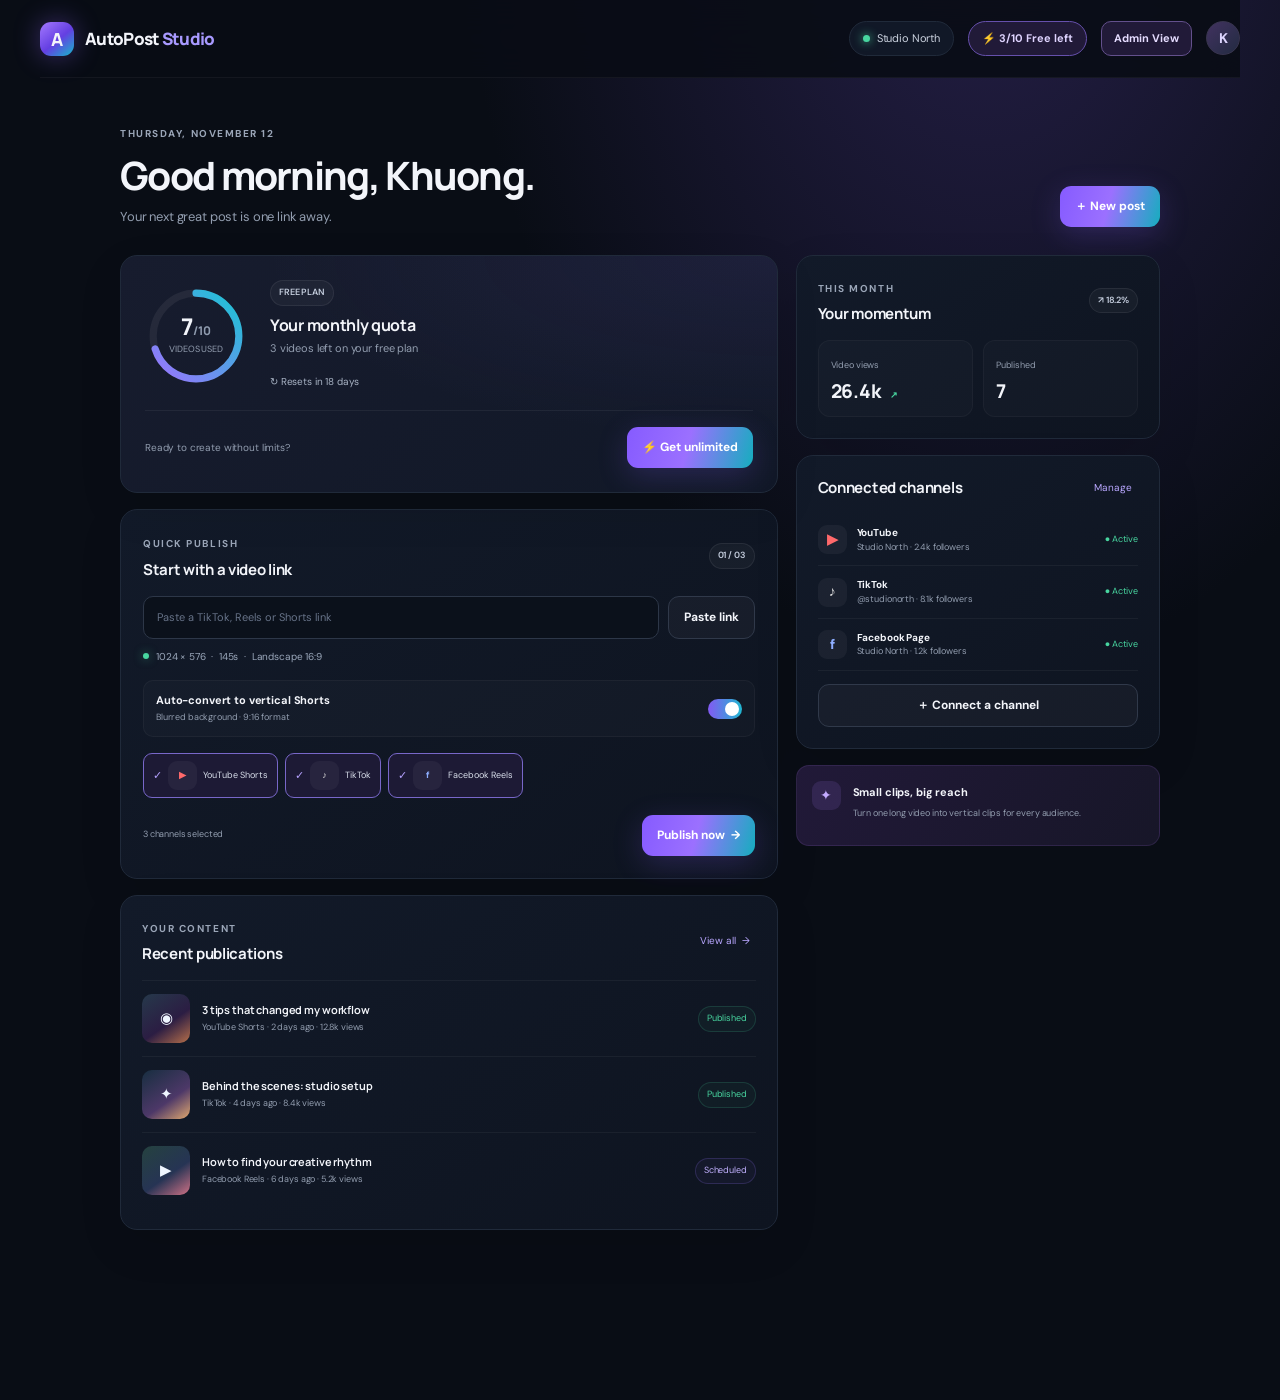
==== commit 83eb2cb9: "Add admin backoffice portal" ====
--- a/preview/autopost.html
+++ b/preview/autopost.html
@@ -8,10 +8,12 @@
 @media(max-width:760px){.shell{padding:0 16px 102px}.topbar{height:62px}.workspace-pill{display:none}.headright{gap:8px}.content{padding-top:27px}.grid{grid-template-columns:1fr}.dashboard-secondary{grid-template-columns:1fr 1fr}.dashboard-secondary .channels-card{grid-column:1/-1}.bottomnav{display:flex}.desktop-nav{display:none}.plan-grid{display:flex;overflow-x:auto;scroll-snap-type:x mandatory;padding:13px 4px 14px;gap:12px;margin:0 -16px}.plan{flex:0 0 min(84vw,330px);scroll-snap-align:center;padding:19px}.pricing-head{padding:21px 0 10px}.plan-grid::-webkit-scrollbar{display:none}.compare-toggle{margin-top:8px}.page-head{align-items:flex-start}.page-head h1{font-size:29px}.quota-layout{gap:17px}.quota-foot{align-items:flex-start}.channels-page{grid-template-columns:1fr}.paywall{padding:0;align-items:flex-end}.sheet{border-radius:22px 22px 0 0;padding:22px 20px max(22px,env(safe-area-inset-bottom));max-height:90vh}.mobile-only{display:initial}}
 @media(max-width:390px){.shell{padding-left:12px;padding-right:12px}.card{padding:17px}.quota-card{padding:18px}.ring{width:82px;height:82px;flex-basis:82px}.quota-foot .button{padding:9px 10px;font-size:10px}.dashboard-secondary{grid-template-columns:1fr}.dashboard-secondary .channels-card{grid-column:auto}.publish-row{align-items:flex-end}.publish-row .button{padding:10px}.page-head p{max-width:250px}}
 @media(prefers-reduced-motion:reduce){*,*::before,*::after{animation-duration:.01ms!important;transition-duration:.01ms!important;scroll-behavior:auto!important}}
+.admin-toggle{border:1px solid #63508c;background:#211a38;color:#e5dcff;padding:8px 12px;border-radius:10px;font-size:11px;font-weight:700;transition:.18s}.admin-toggle:hover{background:#2d234a;border-color:#9b78ff}.admin-page{max-width:1240px;margin:0 auto}.admin-heading{display:flex;justify-content:space-between;align-items:flex-end;gap:18px;margin-bottom:25px}.admin-heading h1{font:800 clamp(27px,4vw,36px)/1.15 var(--display);letter-spacing:-1.2px;margin:6px 0}.admin-heading p{color:var(--muted);margin:8px 0 0;font-size:12px}.mock-note{border:1px solid #514126;background:#201b13;color:#e8c784;border-radius:10px;padding:9px 12px;font-size:10px;max-width:250px}.admin-kpis{display:grid;grid-template-columns:repeat(4,minmax(0,1fr));gap:13px;margin-bottom:21px}.admin-kpi{background:linear-gradient(145deg,#141c2a,#101622);border:1px solid var(--border);border-radius:15px;padding:17px;min-width:0}.admin-kpi-top{display:flex;align-items:center;justify-content:space-between;color:var(--muted);font-size:10px;gap:8px}.kpi-glyph{width:29px;height:29px;border:1px solid #344057;background:#182235;border-radius:9px;display:grid;place-items:center;color:#bba5ff;font-size:14px}.admin-kpi strong{display:block;font:800 27px/1.2 var(--display);letter-spacing:-.8px;margin-top:13px}.admin-kpi small{display:block;color:var(--subtle);font-size:10px;margin-top:5px}.admin-kpi .kpi-accent{color:#b59dff}.admin-users{border:1px solid var(--border);background:#101622;border-radius:16px;overflow:hidden}.admin-users-head{padding:19px 20px 0;display:flex;justify-content:space-between;align-items:center;gap:14px}.admin-users-head h2{font:700 17px var(--display);margin:0}.admin-users-head p{margin:4px 0 0;color:var(--muted);font-size:10px}.admin-toolbar{display:flex;gap:11px;align-items:center;padding:16px 20px 12px}.admin-search-wrap{position:relative;flex:1;max-width:340px}.admin-search-wrap span{position:absolute;left:12px;top:8px;color:var(--subtle)}.admin-search{width:100%;height:36px;background:#0c121d;border:1px solid #283244;border-radius:9px;color:var(--text);padding:0 12px 0 34px;font:11px var(--font)}.admin-filters{display:flex;gap:6px;padding:0 20px 14px;overflow:auto}.admin-filter{white-space:nowrap;border:1px solid transparent;background:transparent;color:var(--muted);font-size:10px;border-radius:8px;padding:8px 10px}.admin-filter.active{color:#e3d9ff;background:#261e3d;border-color:#594680}.filter-count{opacity:.7;margin-left:4px}.table-scroll{overflow-x:auto;border-top:1px solid #202a3a}.user-table{width:100%;border-collapse:collapse;min-width:990px;text-align:left}.user-table th{padding:12px 15px;color:#78859a;font-size:9px;font-weight:600;letter-spacing:.06em;text-transform:uppercase;background:#0d131e}.user-table td{padding:13px 15px;border-top:1px solid #1c2533;font-size:10px;vertical-align:middle}.user-table th:first-child,.user-table td:first-child{padding-left:20px}.user-row:hover{background:#ffffff04}.user-info{display:flex;align-items:center;gap:10px;min-width:205px}.user-avatar{width:33px;height:33px;border-radius:50%;display:grid;place-items:center;font-weight:700;color:#e4d8ff;background:linear-gradient(135deg,#543d75,#26334b);border:1px solid #65548a;flex:none}.user-meta strong,.user-meta small{display:block;white-space:nowrap}.user-meta strong{font-size:10px}.user-meta small{font-size:9px;color:#8290a5;margin-top:3px}.plan-badge{display:inline-flex;align-items:center;white-space:nowrap;border-radius:99px;padding:5px 9px;font-size:9px;font-weight:700}.plan-free{color:#bdc7d7;background:#263143}.plan-pro{color:#e8deff;border:1px solid #8c65e0;background:linear-gradient(100deg,#5737a2,#7548bc);box-shadow:0 0 13px #8c5cff46}.usage-cell{min-width:145px}.usage-label{display:flex;justify-content:space-between;align-items:center;gap:8px;margin-bottom:6px;white-space:nowrap}.usage-label strong{font-size:10px}.limit-label{font-size:8px;color:#ffad75}.usage-track{height:5px;background:#263143;border-radius:9px;overflow:hidden}.usage-fill{height:100%;border-radius:9px;background:linear-gradient(90deg,#8060dc,#37c6c6);transition:width .45s ease;animation:usage-grow .65s ease-out both}@keyframes usage-grow{from{width:0}}.usage-fill.limit{background:linear-gradient(90deg,#e18955,#ff6b7e)}.row-status{display:inline-flex;align-items:center;gap:5px;font-size:9px}.row-status:before{content:'';width:6px;height:6px;border-radius:50%;background:#45d29b;box-shadow:0 0 7px #45d29b80}.row-status.suspended{color:#ff858d}.row-status.suspended:before{background:#ff6878;box-shadow:0 0 7px #ff687880}.row-status.active{color:#76dbb1}.date-cell{white-space:nowrap;color:#b2bccb;font-size:9px!important}.row-action-wrap{position:relative;text-align:right}.row-menu-trigger{width:30px;height:29px;border:1px solid #2a3547;background:#151e2c;color:#d2dae6;border-radius:8px;font-size:17px;line-height:1}.row-menu{position:absolute;right:14px;top:46px;width:225px;padding:5px;background:#1b2432;border:1px solid #364359;border-radius:11px;box-shadow:0 14px 35px #0009;z-index:6}.row-menu button{display:flex;width:100%;text-align:left;background:none;border:0;color:#dce3ed;border-radius:7px;padding:9px 10px;font-size:9px;line-height:1.35}.row-menu button:hover{background:#2b3444}.row-menu button.danger{color:#ff9ca3}.admin-empty{text-align:center;padding:35px;color:var(--muted);font-size:11px}.admin-footer{padding:12px 20px;color:#78859a;font-size:9px;display:flex;justify-content:space-between}.upgrade-dialog-title{font:800 22px var(--display);margin:15px 0 7px}.duration-label{font-size:10px;color:#bdc6d5;margin:17px 0 8px;display:block}.duration-select{width:100%;height:42px;background:#0e1521;border:1px solid #354158;border-radius:9px;color:#edf1f8;padding:0 12px}.confirm-upgrade{margin-top:16px}.admin-toast{color:#c9f8e3;border-color:#32614f;background:#12251f}@media(max-width:900px){.admin-kpis{grid-template-columns:repeat(2,minmax(0,1fr))}.admin-heading{align-items:flex-start;flex-direction:column}.mock-note{max-width:unset}.admin-users-head{align-items:flex-start;flex-direction:column}}@media(max-width:760px){.admin-toggle{padding:7px 9px;font-size:10px}.admin-kpis{gap:8px}.admin-kpi{padding:13px}.admin-kpi strong{font-size:22px}.admin-toolbar{padding:13px 14px}.admin-users-head{padding:16px 14px 0}.admin-filters{padding:0 14px 12px}.admin-footer{padding:12px 14px}.user-table th:first-child,.user-table td:first-child{padding-left:14px}}
+ .admin-mode .bottomnav{display:none}
 </style>
 </head>
 <body>
-<div class="shell"><header class="topbar"><div class="brand"><span class="logo">A</span><span>AutoPost <span>Studio</span></span></div><div class="headright"><span class="workspace-pill"><i></i>Studio North</span><button class="quota" data-view="plans" aria-label="3 of 10 free videos remaining">⚡ <span id="quota-head">3/10 Free left</span></button><span class="avatar" aria-label="Khuong Tran">K</span></div></header>
+<div class="shell"><header class="topbar"><div class="brand"><span class="logo">A</span><span>AutoPost <span>Studio</span></span></div><div class="headright"><span class="workspace-pill"><i></i>Studio North</span><button class="quota" data-view="plans" aria-label="3 of 10 free videos remaining">⚡ <span id="quota-head">3/10 Free left</span></button><button class="admin-toggle" id="admin-toggle" type="button" data-admin-view aria-pressed="false">Admin View</button><span class="avatar" aria-label="Khuong Tran">K</span></div></header>
 <main id="main" class="content" aria-live="polite"></main>
 </div>
 <nav class="bottomnav" aria-label="Main navigation"><button class="navitem active" data-view="home"><span class="navicon">⌂</span><span>Home</span></button><button class="navitem ingest" data-view="ingest"><span class="navicon">＋</span><span>Ingest</span></button><button class="navitem" data-view="plans"><span class="navicon">◇</span><span>Plans</span></button><button class="navitem" data-view="accounts"><span class="navicon">⛓</span><span>Accounts</span></button><button class="navitem" data-view="profile"><span class="navicon">◉</span><span>Profile</span></button></nav>
@@ -25,12 +27,12 @@
 function plans(){let pro=billing==='yearly'?'$15':'$19',agency=billing==='yearly'?'$39':'$49';return `<section class="pricing-head"><span class="eyebrow">A PLAN FOR YOUR NEXT CHAPTER</span><h1 class="gradient-text">Supercharge your<br class="mobile-only"> content creation</h1><p>Start free, upgrade when you’re ready to scale.</p><div class="billing" role="group" aria-label="Billing period"><button data-billing="monthly" class="${billing==='monthly'?'active':''}">Monthly</button><button data-billing="yearly" class="${billing==='yearly'?'active':''}">Yearly <em>· Save 20%</em></button></div></section><div class="plan-grid">${planCard('Starter','CURRENT ACTIVE TIER','A great place to get started.','$0',featuresFree,'free','Free forever')}${planCard('Pro Creator','BEST VALUE','For creators ready to grow their reach.',pro,featuresPro,'pro',billing==='yearly'?'Billed $180 annually · save $48':'Billed monthly')}${planCard('Agency / Studio','FOR POWER TEAMS','Bring every brand and collaborator together.',agency,featuresAgency,'agency',billing==='yearly'?'Billed $468 annually · save $120':'Billed monthly')}</div><button class="compare-toggle" id="compare">Compare all features&nbsp;⌄</button><div class="compare" id="compare-table"><table><thead><tr><th>Included</th><th>Starter</th><th>Pro Creator</th><th>Agency</th></tr></thead><tbody><tr><td>Monthly videos</td><td>10</td><td>Unlimited</td><td>Unlimited</td></tr><tr><td>Maximum resolution</td><td>720p</td><td>1080p</td><td>1080p</td></tr><tr><td>Auto vertical conversion</td><td>—</td><td>✓</td><td>✓</td></tr><tr><td>Connected channels</td><td>1 / platform</td><td>Unlimited</td><td>Unlimited</td></tr><tr><td>Team seats</td><td>1</td><td>1</td><td>5</td></tr><tr><td>API & webhooks</td><td>—</td><td>—</td><td>✓</td></tr></tbody></table></div><p class="feature-note">No charge in this interactive preview. Payment and publishing are simulated.</p>`}
 function accounts(){return `${header('YOUR PUBLISHING DESTINATIONS','Connected channels.','Manage every account from one calm, simple workspace.') }<div class="channels-page">${[['youtube','YouTube Channel','Studio North · @studionorth','2,410 followers','Active'],['tiktok','TikTok Account','@studionorth','8,124 followers','Active'],['facebook','Facebook Page','Studio North','1,204 followers','Active'],['instagram','Instagram Account','@studio.north','Connect to sync insights','Expired']].map(([icon,name,handle,count,status])=>`<article class="card channel-card"><div class="channel-card-head"><span class="social-icon ${icon==='youtube'?'yt':icon==='facebook'?'fb':icon==='tiktok'?'tt':'ig'}">${glyph(icon)}</span><div><strong>${name}</strong><small>${handle}</small></div><span class="status" style="${status==='Expired'?'color:#ffc76a;border-color:#ffc76a38':''}">● ${status}</span></div><p>${count}</p><button class="button ghost" data-connect="${icon}">${status==='Expired'?'Reconnect account':'Manage account'}</button></article>`).join('')}</div>`}
 function profile(){return `${header('YOUR ACCOUNT','Profile & settings.','A little more about your AutoPost Studio workspace.') }<section class="card" style="max-width:560px"><div class="channel-line"><span class="avatar">K</span><span class="channel-text"><strong>Khuong Tran</strong><small>khuong@studionorth.co</small></span></div><div class="channel-line"><span class="channel-text"><strong>Current plan</strong><small>Starter · 7 of 10 videos used this month</small></span><button class="button ghost" data-view="plans">View plans</button></div><div class="channel-line"><span class="channel-text"><strong>Billing period</strong><small>Quota resets in 18 days</small></span><span class="connected">Active</span></div></section>`}
-function render(){updateQuota();document.querySelectorAll('.navitem').forEach(n=>n.classList.toggle('active',n.dataset.view===view));main.innerHTML=`<section class="page">${view==='plans'?plans():view==='accounts'?accounts():view==='profile'?profile():home()}</section>`;if(view==='plans'){document.querySelectorAll('[data-billing]').forEach(b=>b.onclick=()=>{billing=b.dataset.billing;render()});document.querySelector('#compare').onclick=()=>{document.querySelector('#compare-table').classList.toggle('open');document.querySelector('#compare').textContent=document.querySelector('#compare-table').classList.contains('open')?'Hide feature comparison ⌃':'Compare all features ⌄'};document.querySelectorAll('[data-upgrade]').forEach(b=>b.onclick=()=>{if(b.dataset.upgrade!=='free')openCheckout(b.dataset.upgrade)});}if(view==='home')wireIngest()}
+const adminMetrics={registered:1420,pro:128,mrr:2432,limited:340,videos:6850};let adminFilter='all',adminSearch='',openUserMenu=null,upgradeUserId=null;const adminUsers=[{id:1,name:'Maya Chen',email:'maya.chen@email.com',plan:'Free Tier',used:4,bonus:0,renewal:'—',status:'Active'},{id:2,name:'Jamal Brooks',email:'jamal.brooks@email.com',plan:'Free Tier',used:10,bonus:0,renewal:'—',status:'Active'},{id:3,name:'Nina Patel',email:'nina.patel@northstar.co',plan:'Free Tier',used:7,bonus:0,renewal:'—',status:'Active'},{id:4,name:'Liam Carter',email:'liam@cartercreates.com',plan:'Pro Creator',used:3,bonus:0,renewal:'Dec 12, 2026',status:'Active',monthlyValue:19},{id:5,name:'Sofia Reyes',email:'sofia@reyesstudio.com',plan:'Free Tier',used:10,bonus:0,renewal:'—',status:'Active'},{id:6,name:'Amara Okafor',email:'amara@oakmedia.co',plan:'Pro Creator',used:6,bonus:0,renewal:'Jan 03, 2027',status:'Active',monthlyValue:19},{id:7,name:'Ethan Cole',email:'ethan.cole@email.com',plan:'Free Tier',used:8,bonus:0,renewal:'—',status:'Suspended'},{id:8,name:'Olivia Hart',email:'olivia@hartcreative.com',plan:'Free Tier',used:10,bonus:0,renewal:'—',status:'Active'},{id:9,name:'Theo Williams',email:'theo@williamshouse.tv',plan:'Pro Creator',used:1,bonus:0,renewal:'Feb 18, 2027',status:'Active',monthlyValue:19},{id:10,name:'Zoe Martin',email:'zoe.martin@email.com',plan:'Free Tier',used:10,bonus:0,renewal:'—',status:'Active'},{id:11,name:'Daniel Kim',email:'daniel@framebykim.com',plan:'Free Tier',used:2,bonus:0,renewal:'—',status:'Active'},{id:12,name:'Ava Dubois',email:'ava@adubois.studio',plan:'Pro Creator',used:9,bonus:0,renewal:'Mar 02, 2027',status:'Active',monthlyValue:19}];function isQuotaReached(user){return user.plan==='Free Tier'&&user.used>=10+user.bonus}function filteredAdminUsers(){const query=adminSearch.trim().toLowerCase();return adminUsers.filter(user=>{const matchesQuery=!query||user.name.toLowerCase().includes(query)||user.email.toLowerCase().includes(query);const matchesFilter=adminFilter==='all'||adminFilter==='free'&&user.plan==='Free Tier'||adminFilter==='pro'&&user.plan==='Pro Creator'||adminFilter==='quota'&&isQuotaReached(user);return matchesQuery&&matchesFilter})}function admin(){const count={all:adminMetrics.registered,free:adminMetrics.registered-adminMetrics.pro,pro:adminMetrics.pro,quota:adminMetrics.limited};const users=filteredAdminUsers();return `<section class="admin-page"><div class="admin-heading"><div><span class="eyebrow">AUTOPOST STUDIO · OPERATIONS</span><h1>Admin backoffice</h1><p>Manage creator plans, monthly quotas, and account access.</p></div><div class="mock-note">Demo backoffice · sample customer data only. Changes are temporary in this preview.</div></div><div class="admin-kpis"><article class="admin-kpi"><div class="admin-kpi-top"><span>Total registered users</span><span class="kpi-glyph">◉</span></div><strong>${adminMetrics.registered.toLocaleString()}</strong><small>Across all plans</small></article><article class="admin-kpi"><div class="admin-kpi-top"><span>Active Pro subscribers</span><span class="kpi-glyph">✦</span></div><strong>${adminMetrics.pro.toLocaleString()}</strong><small><span class="kpi-accent">$${Math.max(0,adminMetrics.mrr).toLocaleString()} MRR</span> · Pro Creator</small></article><article class="admin-kpi"><div class="admin-kpi-top"><span>At monthly quota limit</span><span class="kpi-glyph">⚡</span></div><strong>${adminMetrics.limited.toLocaleString()}</strong><small>Free users at 10/10 · potential buyers</small></article><article class="admin-kpi"><div class="admin-kpi-top"><span>Videos published this month</span><span class="kpi-glyph">▶</span></div><strong>${adminMetrics.videos.toLocaleString()}</strong><small>Across connected channels</small></article></div><section class="admin-users" aria-label="User management"><div class="admin-users-head"><div><h2>User management</h2><p>Search and manage customer subscriptions and quotas.</p></div></div><div class="admin-toolbar"><label class="admin-search-wrap"><span aria-hidden="true">⌕</span><input class="admin-search" id="admin-search" type="search" placeholder="Search name or email" aria-label="Search users by name or email" value="${adminSearch.replaceAll('&','&amp;').replaceAll('"','&quot;')}"></label></div><div class="admin-filters" role="group" aria-label="Filter users">${[['all','All Users'],['free','Free Tier'],['pro','Pro Subscribers'],['quota','10/10 Quota Reached']].map(([key,label])=>`<button class="admin-filter ${adminFilter===key?'active':''}" aria-pressed="${adminFilter===key}" data-admin-filter="${key}">${label}<span class="filter-count">${count[key].toLocaleString()}</span></button>`).join('')}</div><div class="table-scroll"><table class="user-table"><thead><tr><th scope="col">User info</th><th scope="col">Plan</th><th scope="col">Monthly usage</th><th scope="col">Renewal / expiry</th><th scope="col">Status</th><th scope="col"><span class="sr-only">Actions</span></th></tr></thead><tbody>${users.length?users.map(user=>{const limit=10+user.bonus,percent=Math.min(100,user.used/limit*100),reached=isQuotaReached(user);return `<tr class="user-row"><td><div class="user-info"><span class="user-avatar" aria-hidden="true">${user.name.split(' ').map(part=>part[0]).join('')}</span><span class="user-meta"><strong>${user.name}</strong><small>${user.email}</small></span></div></td><td><span class="plan-badge ${user.plan==='Pro Creator'?'plan-pro':'plan-free'}">${user.plan==='Pro Creator'?'✦ ':''}${user.plan}</span></td><td class="usage-cell"><div class="usage-label"><strong>${user.plan==='Pro Creator'?'Unlimited':`${user.used}/${limit}`}</strong>${reached?'<span class="limit-label">Limit reached</span>':''}</div>${user.plan==='Pro Creator'?'':`<div class="usage-track" role="progressbar" aria-label="Monthly quota used by ${user.name}" aria-valuemin="0" aria-valuemax="${limit}" aria-valuenow="${user.used}"><div class="usage-fill ${reached?'limit':''}" style="width:${percent}%"></div></div>`}</td><td class="date-cell">${user.renewal}</td><td><span class="row-status ${user.status==='Active'?'active':'suspended'}">${user.status}</span></td><td class="row-action-wrap"><button class="row-menu-trigger" type="button" aria-label="Actions for ${user.name}" aria-haspopup="menu" aria-expanded="${openUserMenu===user.id}" data-row-menu="${user.id}">···</button>${openUserMenu===user.id?`<div class="row-menu" role="menu"><button role="menuitem" data-row-action="upgrade" data-user="${user.id}">⭐ Upgrade to Pro (Manual override for bank transfer)</button><button role="menuitem" data-row-action="reset" data-user="${user.id}">🔄 Reset Monthly Quota to 0</button><button role="menuitem" data-row-action="bonus" data-user="${user.id}">🎁 Grant +10 Bonus Credits</button><button class="danger" role="menuitem" data-row-action="suspend" data-user="${user.id}">${user.status==='Suspended'?'✓ Reactivate Account':'🚫 Suspend Account'}</button></div>`:''}</td></tr>`}).join(''):'<tr><td class="admin-empty" colspan="6">No users match your search and filters.</td></tr>'}</tbody></table></div><div class="admin-footer"><span>Showing ${users.length} sample users · ${count[adminFilter].toLocaleString()} total in this segment</span><span>Monthly quota resets on the 1st</span></div></section></section>`}function render(){document.body.classList.toggle('admin-mode',view==='admin');updateQuota();document.querySelector('#admin-toggle').textContent=view==='admin'?'Exit Admin':'Admin View';document.querySelector('#admin-toggle').setAttribute('aria-pressed',String(view==='admin'));document.querySelectorAll('.navitem').forEach(n=>n.classList.toggle('active',n.dataset.view===view));main.innerHTML=`<section class="page">${view==='admin'?admin():view==='plans'?plans():view==='accounts'?accounts():view==='profile'?profile():home()}</section>`;if(view==='plans'){document.querySelectorAll('[data-billing]').forEach(b=>b.onclick=()=>{billing=b.dataset.billing;render()});document.querySelector('#compare').onclick=()=>{document.querySelector('#compare-table').classList.toggle('open');document.querySelector('#compare').textContent=document.querySelector('#compare-table').classList.contains('open')?'Hide feature comparison ⌃':'Compare all features ⌄'};document.querySelectorAll('[data-upgrade]').forEach(b=>b.onclick=()=>{if(b.dataset.upgrade!=='free')openCheckout(b.dataset.upgrade)});}if(view==='home')wireIngest()}
 function paywall(){sheet.innerHTML=`<div class="sheet-top"><span class="tiny-badge">⚡ FREE PLAN LIMIT</span><button class="close" aria-label="Close upgrade dialog">×</button></div><h2 id="modal-title">That’s a lot of content.</h2><p>You’ve used all 10 free videos this month. Go unlimited and keep your momentum going.</p><div class="checkout-price"><span><strong>Pro Creator</strong><small style="display:block;color:#a3afc1;font-size:9px">Unlimited posts · Cancel anytime</small></span><strong>$19<span style="font:400 10px var(--font);color:#929daf"> / month</span></strong></div><button class="button primary full" id="modal-upgrade">Upgrade to Pro Creator&nbsp; →</button><p class="secure-note">No real payment will be processed in this preview.</p>`;modal.classList.add('open');sheet.querySelector('.close').onclick=closeModal;sheet.querySelector('#modal-upgrade').onclick=()=>openCheckout('pro')}
 function openCheckout(tier){const isAgency=tier==='agency';sheet.innerHTML=`<div class="sheet-top"><span class="tiny-badge">SECURE CHECKOUT PREVIEW</span><button class="close" aria-label="Close checkout">×</button></div><h2 id="modal-title">${isAgency?'Make room for your whole team':'Go unlimited with Pro'}</h2><p>One small step between you and a bigger content engine.</p><div class="checkout-price"><span><strong>${isAgency?'Agency / Studio':'Pro Creator'}</strong><small style="display:block;color:#a3afc1;font-size:9px">${billing==='yearly'?'Yearly billing · save 20%':'Monthly billing'}</small></span><strong>${isAgency?(billing==='yearly'?'$39':'$49'):(billing==='yearly'?'$15':'$19')}<span style="font:400 10px var(--font);color:#929daf"> / mo</span></strong></div><div class="paymethods" role="group" aria-label="Choose payment method"><button class="paymethod ${method==='card'?'active':''}" data-method="card"><span>▣</span>Card</button><button class="paymethod ${method==='apple'?'active':''}" data-method="apple"><span>●</span>Apple Pay</button><button class="paymethod ${method==='bank'?'active':''}" data-method="bank"><span>▦</span>Bank QR</button></div>${method==='card'?'<label class="field-label" for="card-name">Name on card</label><input class="field" id="card-name" autocomplete="cc-name" placeholder="Khuong Tran"><label class="field-label" for="card-number">Card number</label><input class="field" id="card-number" inputmode="numeric" autocomplete="cc-number" placeholder="4242 4242 4242 4242"><div class="field-row"><div><label class="field-label" for="expiry">Expiry</label><input class="field" id="expiry" autocomplete="cc-exp" placeholder="MM / YY"></div><div><label class="field-label" for="cvc">Security code</label><input class="field" id="cvc" inputmode="numeric" autocomplete="cc-csc" placeholder="CVC"></div></div>':method==='apple'?'<div class="tip" style="margin:8px 0 15px"><span class="tip-mark">●</span><div><strong>Apple Pay</strong><p>Apple Pay checkout is available in the full product.</p></div></div>':'<div style="height:100px;display:grid;place-items:center;border:1px dashed #515c70;border-radius:12px;margin-bottom:15px;color:#aeb8c8;font-size:11px">Bank transfer QR preview</div>'}<button class="button primary full" id="pay">${method==='bank'?'Continue with bank transfer':'Subscribe securely'}&nbsp; →</button><p class="secure-note">Demo checkout only · no card data is sent or saved.</p>`;modal.classList.add('open');sheet.querySelector('.close').onclick=closeModal;sheet.querySelectorAll('[data-method]').forEach(b=>b.onclick=()=>{method=b.dataset.method;openCheckout(tier)});sheet.querySelector('#pay').onclick=()=>{closeModal();toast('Checkout preview complete. No payment was processed.')};}
-function closeModal(){modal.classList.remove('open')}function triggerPublish(){if(publishing)return;if(used>=10){paywall();return}publishing=true;const button=document.querySelector('#publish'),area=document.querySelector('#progress-area');button.disabled=true;area.hidden=false;area.innerHTML=`<div class="progress-card" style="margin-top:15px;padding:13px;border:1px solid #323b4c;background:#0c1320;border-radius:11px"><div style="display:flex;justify-content:space-between;font-size:10px"><strong id="progress-title">Downloading video</strong><span id="progress-pct">20%</span></div><div style="height:5px;border-radius:99px;background:#2a3342;margin-top:10px;overflow:hidden"><i id="progress-bar" style="display:block;height:100%;width:20%;background:linear-gradient(90deg,#986aff,#1abbd0);border-radius:99px;transition:width .55s"></i></div></div>`;const stages=[[20,'Downloading video'],[60,convert?'Converting to vertical 9:16':'Preparing video'],[85,'Uploading to 3 channels'],[100,'Published successfully']];let i=0;function next(){const [n,label]=stages[i];document.querySelector('#progress-title').textContent=label;document.querySelector('#progress-pct').textContent=n+'%';document.querySelector('#progress-bar').style.width=n+'%';if(i<stages.length-1){i++;progressTimer=setTimeout(next,820)}else{used++;updateQuota();publishing=false;button.disabled=false;toast('Your video is published across 3 channels.');setTimeout(()=>{const p=document.querySelector('#progress-area');if(p)p.hidden=true},2600)}}next()}
+function closeModal(){modal.classList.remove('open')}function openUpgradeConfirmation(userId){const user=adminUsers.find(item=>item.id===userId);if(!user)return;upgradeUserId=userId;sheet.innerHTML=`<div class="sheet-top"><span class="tiny-badge">MANUAL SUBSCRIPTION OVERRIDE</span><button class="close" aria-label="Close upgrade confirmation">×</button></div><h2 class="upgrade-dialog-title" id="modal-title">Upgrade ${user.name} to Pro?</h2><p>This demo override updates the sample customer plan immediately after confirmation.</p><label class="duration-label" for="upgrade-duration">Subscription duration</label><select class="duration-select" id="upgrade-duration"><option value="month">1 Month</option><option value="year">1 Year</option><option value="lifetime">Lifetime</option></select><button class="button primary full confirm-upgrade" id="confirm-upgrade">Confirm Pro upgrade</button>`;modal.classList.add('open');sheet.querySelector('.close').onclick=closeModal;sheet.querySelector('#confirm-upgrade').onclick=()=>{const duration=sheet.querySelector('#upgrade-duration').value;const target=adminUsers.find(item=>item.id===upgradeUserId);if(!target)return;const wasFree=target.plan==='Free Tier',wasActivePro=target.plan==='Pro Creator'&&target.status==='Active';if(!wasActivePro)adminMetrics.pro++;if(isQuotaReached(target))adminMetrics.limited--;const monthlyValue=duration==='month'?19:duration==='year'?15:0;adminMetrics.mrr+=monthlyValue-(wasActivePro?(target.monthlyValue??19):0);target.monthlyValue=monthlyValue;target.plan='Pro Creator';const until=new Date();if(duration==='month')until.setMonth(until.getMonth()+1);else if(duration==='year')until.setFullYear(until.getFullYear()+1);target.renewal=duration==='lifetime'?'Lifetime':until.toLocaleDateString('en-US',{month:'short',day:'2-digit',year:'numeric'});target.status='Active';closeModal();openUserMenu=null;toast(`Pro access granted to ${target.name}.`);render()};sheet.querySelector('#upgrade-duration').focus()}document.addEventListener('click',e=>{const adminToggle=e.target.closest('[data-admin-view]');if(adminToggle){view=view==='admin'?'home':'admin';openUserMenu=null;render();window.scrollTo({top:0,behavior:'smooth'});return}const filter=e.target.closest('[data-admin-filter]');if(filter){adminFilter=filter.dataset.adminFilter;openUserMenu=null;render();return}const menuButton=e.target.closest('[data-row-menu]');if(menuButton){const id=Number(menuButton.dataset.rowMenu);openUserMenu=openUserMenu===id?null:id;render();return}const rowAction=e.target.closest('[data-row-action]');if(rowAction){const user=adminUsers.find(item=>item.id===Number(rowAction.dataset.user));if(!user)return;const action=rowAction.dataset.rowAction;openUserMenu=null;if(action==='upgrade'){openUpgradeConfirmation(user.id);return}if(action==='reset'){if(isQuotaReached(user))adminMetrics.limited--;user.used=0;user.bonus=0;toast(`Monthly quota reset for ${user.name}.`)}if(action==='bonus'){if(isQuotaReached(user))adminMetrics.limited--;user.bonus+=10;toast(`10 bonus credits granted to ${user.name}.`)}if(action==='suspend'){const suspending=user.status==='Active';if(user.plan==='Pro Creator'){if(suspending){adminMetrics.pro--;adminMetrics.mrr-=user.monthlyValue??19}else{adminMetrics.pro++;adminMetrics.mrr+=user.monthlyValue??19}}user.status=suspending?'Suspended':'Active';toast(user.status==='Suspended'?`${user.name} suspended.`:`${user.name} reactivated.`)}render();return}if(view==='admin'&&!e.target.closest('.row-menu')){openUserMenu=null;document.querySelectorAll('.row-menu').forEach(menu=>menu.remove());document.querySelectorAll('.row-menu-trigger').forEach(button=>button.setAttribute('aria-expanded','false'))}});document.addEventListener('input',e=>{if(e.target.id==='admin-search'){adminSearch=e.target.value;const start=e.target.selectionStart;render();const input=document.querySelector('#admin-search');input.focus();input.setSelectionRange(start,start)}});function triggerPublish(){if(publishing)return;if(used>=10){paywall();return}publishing=true;const button=document.querySelector('#publish'),area=document.querySelector('#progress-area');button.disabled=true;area.hidden=false;area.innerHTML=`<div class="progress-card" style="margin-top:15px;padding:13px;border:1px solid #323b4c;background:#0c1320;border-radius:11px"><div style="display:flex;justify-content:space-between;font-size:10px"><strong id="progress-title">Downloading video</strong><span id="progress-pct">20%</span></div><div style="height:5px;border-radius:99px;background:#2a3342;margin-top:10px;overflow:hidden"><i id="progress-bar" style="display:block;height:100%;width:20%;background:linear-gradient(90deg,#986aff,#1abbd0);border-radius:99px;transition:width .55s"></i></div></div>`;const stages=[[20,'Downloading video'],[60,convert?'Converting to vertical 9:16':'Preparing video'],[85,'Uploading to 3 channels'],[100,'Published successfully']];let i=0;function next(){const [n,label]=stages[i];document.querySelector('#progress-title').textContent=label;document.querySelector('#progress-pct').textContent=n+'%';document.querySelector('#progress-bar').style.width=n+'%';if(i<stages.length-1){i++;progressTimer=setTimeout(next,820)}else{used++;updateQuota();publishing=false;button.disabled=false;toast('Your video is published across 3 channels.');setTimeout(()=>{const p=document.querySelector('#progress-area');if(p)p.hidden=true},2600)}}next()}
 function wireIngest(){const publish=document.querySelector('#publish');if(publish)publish.onclick=triggerPublish;const sw=document.querySelector('#convert');if(sw)sw.onclick=()=>{convert=!convert;sw.setAttribute('aria-checked',String(convert))};document.querySelectorAll('.platform').forEach(b=>b.onclick=()=>{const selected=b.classList.toggle('selected');b.setAttribute('aria-pressed',String(selected));b.querySelector('.check').textContent=selected?'✓':'+';document.querySelector('.publish-row small').textContent=`${document.querySelectorAll('.platform.selected').length} channels selected`});document.querySelector('#paste').onclick=async()=>{try{const value=await navigator.clipboard.readText();if(value)document.querySelector('#video-url').value=value;else toast('Clipboard is empty. Paste a video link to continue.')}catch{document.querySelector('#video-url').focus();toast('Paste your video link into the field.')}}}
-document.addEventListener('click',e=>{const target=e.target.closest('[data-view]');if(target){view=target.dataset.view;if(view==='ingest')view='home';render();if(target.dataset.view==='ingest')setTimeout(()=>document.querySelector('#video-url')?.focus(),40);window.scrollTo({top:0,behavior:'smooth'})}const connect=e.target.closest('[data-connect]');if(connect)toast(connect.dataset.connect==='instagram'?'Instagram account reconnect is simulated in this preview.':'Channel settings are simulated in this preview.')});modal.addEventListener('click',e=>{if(e.target===modal)closeModal()});document.addEventListener('keydown',e=>{if(e.key==='Escape')closeModal();if(e.key==='Tab'&&modal.classList.contains('open')){const items=[...sheet.querySelectorAll('button,input')].filter(n=>!n.disabled);if(e.shiftKey&&document.activeElement===items[0]){e.preventDefault();items.at(-1).focus()}else if(!e.shiftKey&&document.activeElement===items.at(-1)){e.preventDefault();items[0].focus()}}});render();
+document.addEventListener('click',e=>{const target=e.target.closest('[data-view]');if(target){view=target.dataset.view;if(view==='ingest')view='home';render();if(target.dataset.view==='ingest')setTimeout(()=>document.querySelector('#video-url')?.focus(),40);window.scrollTo({top:0,behavior:'smooth'})}const connect=e.target.closest('[data-connect]');if(connect)toast(connect.dataset.connect==='instagram'?'Instagram account reconnect is simulated in this preview.':'Channel settings are simulated in this preview.')});modal.addEventListener('click',e=>{if(e.target===modal)closeModal()});document.addEventListener('keydown',e=>{if(e.key==='Escape')closeModal();if(e.key==='Tab'&&modal.classList.contains('open')){const items=[...sheet.querySelectorAll('button,input,select')].filter(n=>!n.disabled);if(e.shiftKey&&document.activeElement===items[0]){e.preventDefault();items.at(-1).focus()}else if(!e.shiftKey&&document.activeElement===items.at(-1)){e.preventDefault();items[0].focus()}}});render();
 })();
 </script>
 </body>
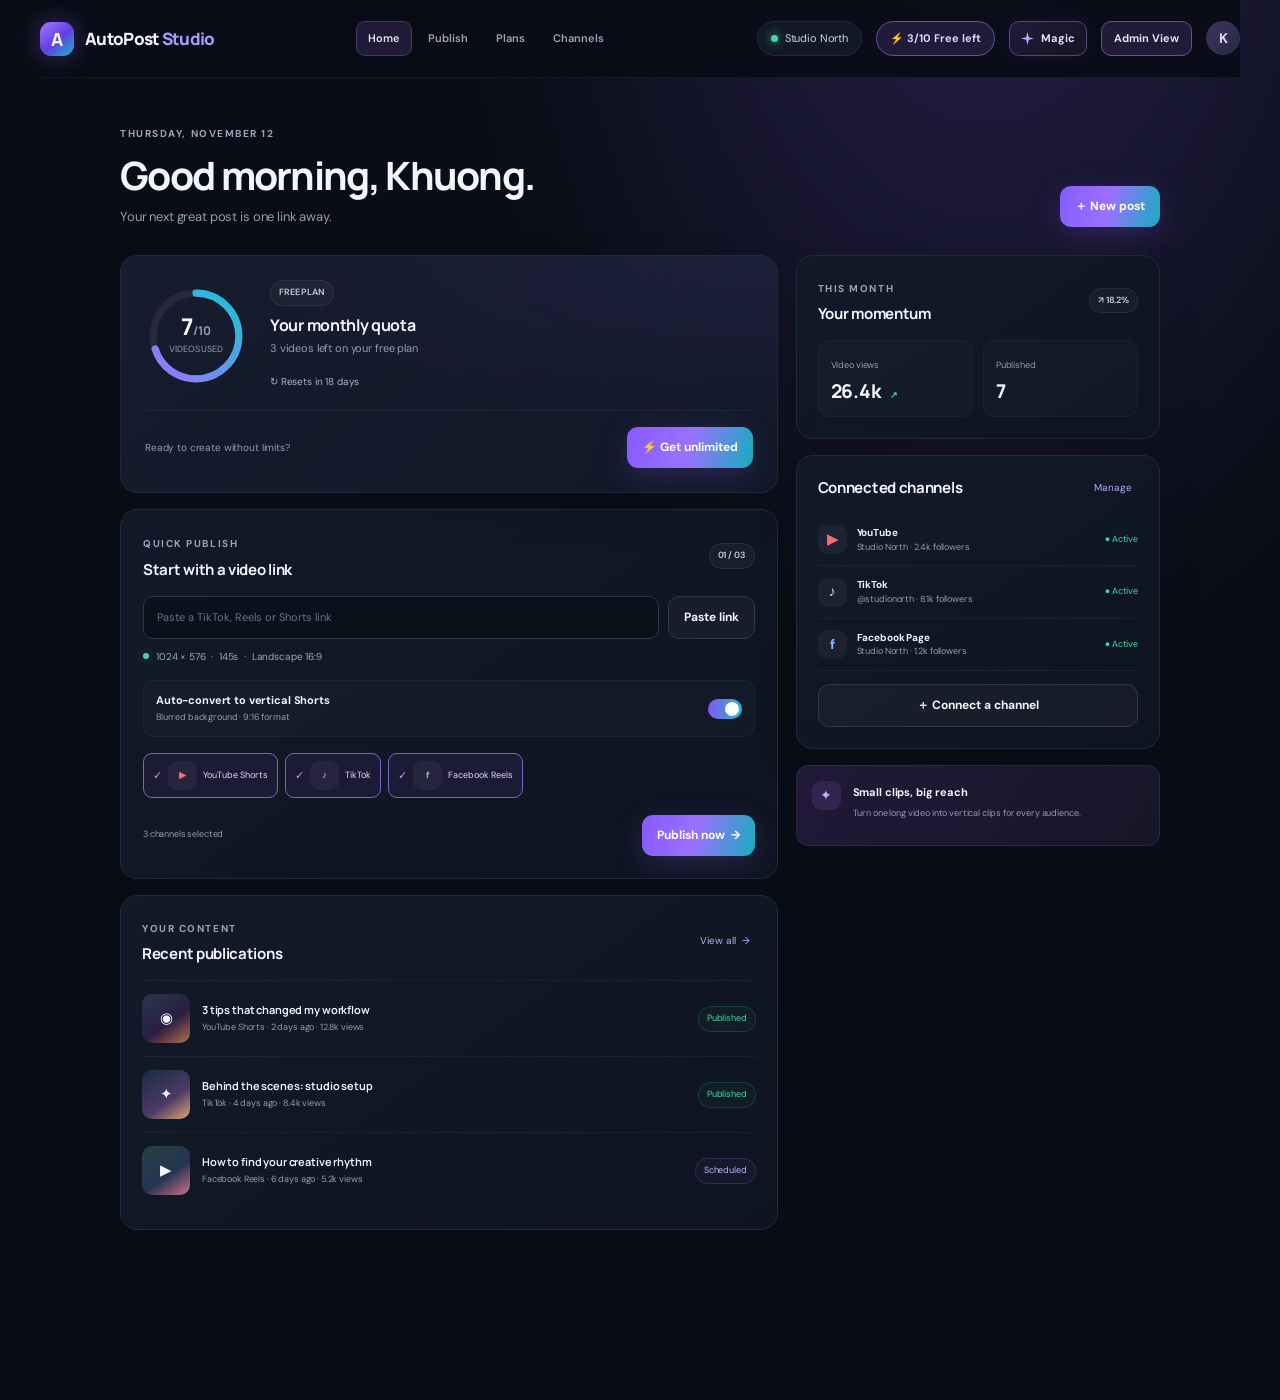
==== commit 5c09eb18: "Add responsive animated header and magic menu" ====
--- a/preview/autopost.html
+++ b/preview/autopost.html
@@ -10,16 +10,17 @@
 @media(prefers-reduced-motion:reduce){*,*::before,*::after{animation-duration:.01ms!important;transition-duration:.01ms!important;scroll-behavior:auto!important}}
 .admin-toggle{border:1px solid #63508c;background:#211a38;color:#e5dcff;padding:8px 12px;border-radius:10px;font-size:11px;font-weight:700;transition:.18s}.admin-toggle:hover{background:#2d234a;border-color:#9b78ff}.admin-page{max-width:1240px;margin:0 auto}.admin-heading{display:flex;justify-content:space-between;align-items:flex-end;gap:18px;margin-bottom:25px}.admin-heading h1{font:800 clamp(27px,4vw,36px)/1.15 var(--display);letter-spacing:-1.2px;margin:6px 0}.admin-heading p{color:var(--muted);margin:8px 0 0;font-size:12px}.mock-note{border:1px solid #514126;background:#201b13;color:#e8c784;border-radius:10px;padding:9px 12px;font-size:10px;max-width:250px}.admin-kpis{display:grid;grid-template-columns:repeat(4,minmax(0,1fr));gap:13px;margin-bottom:21px}.admin-kpi{background:linear-gradient(145deg,#141c2a,#101622);border:1px solid var(--border);border-radius:15px;padding:17px;min-width:0}.admin-kpi-top{display:flex;align-items:center;justify-content:space-between;color:var(--muted);font-size:10px;gap:8px}.kpi-glyph{width:29px;height:29px;border:1px solid #344057;background:#182235;border-radius:9px;display:grid;place-items:center;color:#bba5ff;font-size:14px}.admin-kpi strong{display:block;font:800 27px/1.2 var(--display);letter-spacing:-.8px;margin-top:13px}.admin-kpi small{display:block;color:var(--subtle);font-size:10px;margin-top:5px}.admin-kpi .kpi-accent{color:#b59dff}.admin-users{border:1px solid var(--border);background:#101622;border-radius:16px;overflow:hidden}.admin-users-head{padding:19px 20px 0;display:flex;justify-content:space-between;align-items:center;gap:14px}.admin-users-head h2{font:700 17px var(--display);margin:0}.admin-users-head p{margin:4px 0 0;color:var(--muted);font-size:10px}.admin-toolbar{display:flex;gap:11px;align-items:center;padding:16px 20px 12px}.admin-search-wrap{position:relative;flex:1;max-width:340px}.admin-search-wrap span{position:absolute;left:12px;top:8px;color:var(--subtle)}.admin-search{width:100%;height:36px;background:#0c121d;border:1px solid #283244;border-radius:9px;color:var(--text);padding:0 12px 0 34px;font:11px var(--font)}.admin-filters{display:flex;gap:6px;padding:0 20px 14px;overflow:auto}.admin-filter{white-space:nowrap;border:1px solid transparent;background:transparent;color:var(--muted);font-size:10px;border-radius:8px;padding:8px 10px}.admin-filter.active{color:#e3d9ff;background:#261e3d;border-color:#594680}.filter-count{opacity:.7;margin-left:4px}.table-scroll{overflow-x:auto;border-top:1px solid #202a3a}.user-table{width:100%;border-collapse:collapse;min-width:990px;text-align:left}.user-table th{padding:12px 15px;color:#78859a;font-size:9px;font-weight:600;letter-spacing:.06em;text-transform:uppercase;background:#0d131e}.user-table td{padding:13px 15px;border-top:1px solid #1c2533;font-size:10px;vertical-align:middle}.user-table th:first-child,.user-table td:first-child{padding-left:20px}.user-row:hover{background:#ffffff04}.user-info{display:flex;align-items:center;gap:10px;min-width:205px}.user-avatar{width:33px;height:33px;border-radius:50%;display:grid;place-items:center;font-weight:700;color:#e4d8ff;background:linear-gradient(135deg,#543d75,#26334b);border:1px solid #65548a;flex:none}.user-meta strong,.user-meta small{display:block;white-space:nowrap}.user-meta strong{font-size:10px}.user-meta small{font-size:9px;color:#8290a5;margin-top:3px}.plan-badge{display:inline-flex;align-items:center;white-space:nowrap;border-radius:99px;padding:5px 9px;font-size:9px;font-weight:700}.plan-free{color:#bdc7d7;background:#263143}.plan-pro{color:#e8deff;border:1px solid #8c65e0;background:linear-gradient(100deg,#5737a2,#7548bc);box-shadow:0 0 13px #8c5cff46}.usage-cell{min-width:145px}.usage-label{display:flex;justify-content:space-between;align-items:center;gap:8px;margin-bottom:6px;white-space:nowrap}.usage-label strong{font-size:10px}.limit-label{font-size:8px;color:#ffad75}.usage-track{height:5px;background:#263143;border-radius:9px;overflow:hidden}.usage-fill{height:100%;border-radius:9px;background:linear-gradient(90deg,#8060dc,#37c6c6);transition:width .45s ease;animation:usage-grow .65s ease-out both}@keyframes usage-grow{from{width:0}}.usage-fill.limit{background:linear-gradient(90deg,#e18955,#ff6b7e)}.row-status{display:inline-flex;align-items:center;gap:5px;font-size:9px}.row-status:before{content:'';width:6px;height:6px;border-radius:50%;background:#45d29b;box-shadow:0 0 7px #45d29b80}.row-status.suspended{color:#ff858d}.row-status.suspended:before{background:#ff6878;box-shadow:0 0 7px #ff687880}.row-status.active{color:#76dbb1}.date-cell{white-space:nowrap;color:#b2bccb;font-size:9px!important}.row-action-wrap{position:relative;text-align:right}.row-menu-trigger{width:30px;height:29px;border:1px solid #2a3547;background:#151e2c;color:#d2dae6;border-radius:8px;font-size:17px;line-height:1}.row-menu{position:absolute;right:14px;top:46px;width:225px;padding:5px;background:#1b2432;border:1px solid #364359;border-radius:11px;box-shadow:0 14px 35px #0009;z-index:6}.row-menu button{display:flex;width:100%;text-align:left;background:none;border:0;color:#dce3ed;border-radius:7px;padding:9px 10px;font-size:9px;line-height:1.35}.row-menu button:hover{background:#2b3444}.row-menu button.danger{color:#ff9ca3}.admin-empty{text-align:center;padding:35px;color:var(--muted);font-size:11px}.admin-footer{padding:12px 20px;color:#78859a;font-size:9px;display:flex;justify-content:space-between}.upgrade-dialog-title{font:800 22px var(--display);margin:15px 0 7px}.duration-label{font-size:10px;color:#bdc6d5;margin:17px 0 8px;display:block}.duration-select{width:100%;height:42px;background:#0e1521;border:1px solid #354158;border-radius:9px;color:#edf1f8;padding:0 12px}.confirm-upgrade{margin-top:16px}.admin-toast{color:#c9f8e3;border-color:#32614f;background:#12251f}@media(max-width:900px){.admin-kpis{grid-template-columns:repeat(2,minmax(0,1fr))}.admin-heading{align-items:flex-start;flex-direction:column}.mock-note{max-width:unset}.admin-users-head{align-items:flex-start;flex-direction:column}}@media(max-width:760px){.admin-toggle{padding:7px 9px;font-size:10px}.admin-kpis{gap:8px}.admin-kpi{padding:13px}.admin-kpi strong{font-size:22px}.admin-toolbar{padding:13px 14px}.admin-users-head{padding:16px 14px 0}.admin-filters{padding:0 14px 12px}.admin-footer{padding:12px 14px}.user-table th:first-child,.user-table td:first-child{padding-left:14px}}
  .admin-mode .bottomnav{display:none}
+.topbar{gap:16px}.topnav{display:flex;align-items:center;justify-content:center;gap:4px;flex:1;min-width:0}.topnav-link{border:1px solid transparent;background:transparent;color:#9aa6b8;border-radius:9px;padding:8px 11px;font-size:11px;font-weight:600;white-space:nowrap;transition:background .18s,color .18s,border-color .18s}.topnav-link:hover{color:#f4f1ff;background:#ffffff08}.topnav-link.active{color:#e5dcff;background:#211a38;border-color:#45366b}.magic-wrap{position:relative;flex:none}.magic-toggle{display:flex;align-items:center;gap:7px;border:1px solid #55417e;background:linear-gradient(145deg,#211a38,#171524);color:#e9dfff;border-radius:10px;padding:8px 11px;font-size:11px;font-weight:700;box-shadow:0 0 18px #875dff16;transition:transform .18s,border-color .18s,box-shadow .18s}.magic-toggle:hover{transform:translateY(-1px);border-color:#a98eff;box-shadow:0 0 22px #875dff36}.magic-toggle>span:first-child{color:#c3a8ff}.magic-spark{display:block;width:13px;height:13px;background:currentColor;clip-path:polygon(50% 0,60% 40%,100% 50%,60% 60%,50% 100%,40% 60%,0 50%,40% 40%)}.magic-menu{position:absolute;top:calc(100% + 12px);right:0;width:238px;padding:7px;border:1px solid #3a344b;border-radius:14px;background:rgba(17,21,33,.97);box-shadow:0 22px 54px #0009;backdrop-filter:blur(18px);z-index:8;opacity:0;transform:translateY(7px) scale(.98);transform-origin:top right;transition:opacity .16s ease,transform .16s ease}.magic-menu.open{opacity:1;transform:translateY(0) scale(1)}.magic-menu[hidden]{display:none}.magic-menu button{display:flex;align-items:center;gap:10px;width:100%;border:0;background:transparent;color:#dce3ed;border-radius:9px;padding:10px 9px;text-align:left;font-size:10px;transition:background .15s,color .15s}.magic-menu button:hover,.magic-menu button:focus-visible{background:#ffffff0b;color:#fff}.magic-icon{width:25px;height:25px;display:grid;place-items:center;border:1px solid #3c3455;background:#231c38;color:#c3a8ff;border-radius:8px;font-size:13px;flex:none}.magic-shortcut{margin-left:auto;color:#8993a5;font-size:9px}.magic-menu button:focus-visible{outline:2px solid var(--cyan);outline-offset:-2px}@media(max-width:1024px){.shell{padding-left:20px;padding-right:20px}.topbar{gap:10px}.workspace-pill{display:none}.topnav{gap:0}.topnav-link{padding:8px 9px;font-size:10px}}@media(max-width:760px){.topnav{display:none}.headright{gap:7px}.quota span,.magic-toggle>span:last-child{display:none}.magic-toggle{width:34px;height:34px;justify-content:center;padding:0}.magic-menu{top:calc(100% + 10px)}}@keyframes page-enter-fallback{from{opacity:0;transform:translateY(12px)}to{opacity:1;transform:translateY(0)}}.motion-fallback-enter{animation:page-enter-fallback .38s ease-out both}@media(prefers-reduced-motion:reduce){.magic-toggle,.topnav-link,.magic-menu,.magic-menu button{transition:none!important}.motion-fallback-enter{animation:none!important}}
 </style>
 </head>
 <body>
-<div class="shell"><header class="topbar"><div class="brand"><span class="logo">A</span><span>AutoPost <span>Studio</span></span></div><div class="headright"><span class="workspace-pill"><i></i>Studio North</span><button class="quota" data-view="plans" aria-label="3 of 10 free videos remaining">⚡ <span id="quota-head">3/10 Free left</span></button><button class="admin-toggle" id="admin-toggle" type="button" data-admin-view aria-pressed="false">Admin View</button><span class="avatar" aria-label="Khuong Tran">K</span></div></header>
+<div class="shell"><header class="topbar"><div class="brand"><span class="logo">A</span><span>AutoPost <span>Studio</span></span></div><nav class="topnav" aria-label="Primary navigation"><button class="topnav-link active" type="button" data-view="home">Home</button><button class="topnav-link" type="button" data-view="ingest">Publish</button><button class="topnav-link" type="button" data-view="plans">Plans</button><button class="topnav-link" type="button" data-view="accounts">Channels</button></nav><div class="headright"><span class="workspace-pill"><i></i>Studio North</span><button class="quota" data-view="plans" aria-label="3 of 10 free videos remaining">⚡ <span id="quota-head">3/10 Free left</span></button><div class="magic-wrap"><button class="magic-toggle" id="magic-toggle" type="button" aria-label="Open magic menu" aria-haspopup="menu" aria-expanded="false" aria-controls="magic-menu"><span class="magic-spark" aria-hidden="true"></span><span>Magic</span></button><div class="magic-menu" id="magic-menu" role="menu" aria-label="Quick actions" hidden><button type="button" role="menuitem" data-view="ingest"><span class="magic-icon" aria-hidden="true">+</span><span>Start a new post</span><span class="magic-shortcut">⌘ N</span></button><button type="button" role="menuitem" data-view="plans"><span class="magic-icon" aria-hidden="true">P</span><span>Explore creator plans</span></button><button type="button" role="menuitem" data-view="accounts"><span class="magic-icon" aria-hidden="true">C</span><span>Manage channels</span></button></div></div><button class="admin-toggle" id="admin-toggle" type="button" data-admin-view aria-pressed="false">Admin View</button><span class="avatar" aria-label="Khuong Tran">K</span></div></header>
 <main id="main" class="content" aria-live="polite"></main>
 </div>
 <nav class="bottomnav" aria-label="Main navigation"><button class="navitem active" data-view="home"><span class="navicon">⌂</span><span>Home</span></button><button class="navitem ingest" data-view="ingest"><span class="navicon">＋</span><span>Ingest</span></button><button class="navitem" data-view="plans"><span class="navicon">◇</span><span>Plans</span></button><button class="navitem" data-view="accounts"><span class="navicon">⛓</span><span>Accounts</span></button><button class="navitem" data-view="profile"><span class="navicon">◉</span><span>Profile</span></button></nav>
 <div class="paywall" id="modal" role="dialog" aria-modal="true" aria-labelledby="modal-title"><div class="sheet" id="sheet"></div></div><div class="toast" id="toast" role="status" hidden></div>
 <script>
-(()=>{'use strict';let used=7,billing='monthly',view='home',convert=true,method='card',publishing=false,progressTimer=null;const main=document.querySelector('#main'),modal=document.querySelector('#modal'),sheet=document.querySelector('#sheet'),toastBox=document.querySelector('#toast');const remaining=()=>Math.max(0,10-used);const featuresFree=['10 videos / month','720p HD resolution','Standard queue speed','1 channel per platform','Community support'];const featuresPro=['Unlimited videos & Shorts','Auto 9:16 conversion with blurred background','1080p Ultra HD quality','Instant priority rendering queue','Multi-account cross-posting','Unified cross-platform analytics'];const featuresAgency=['Everything in Pro','Unlimited brand workspaces','5 team member seats','API & webhooks for n8n / Make','24/7 VIP support'];function toast(text){toastBox.textContent=text;toastBox.hidden=false;clearTimeout(toastBox._timer);toastBox._timer=setTimeout(()=>toastBox.hidden=true,2600)}function updateQuota(){document.querySelector('#quota-head').textContent=`${remaining()}/10 Free left`;document.querySelector('.quota').setAttribute('aria-label',`${remaining()} of 10 free videos remaining`)}function glyph(type){return type==='youtube'?'▶':type==='tiktok'?'♪':type==='facebook'?'f':'◎'}function header(kicker,title,sub,action=''){return `<div class="page-head"><div><span class="eyebrow">${kicker}</span><h1>${title}</h1><p>${sub}</p></div>${action}</div>`}function home(){const offset=264*(1-used/10);return `${header('THURSDAY, NOVEMBER 12','Good morning, Khuong.','Your next great post is one link away.',`<button class="button primary desktop-nav" data-view="ingest">＋ New post</button>`)}<div class="grid"><div class="stack"><section class="card quota-card"><div class="quota-layout"><div class="ring"><svg viewBox="0 0 100 100" role="img" aria-label="7 of 10 monthly videos used"><defs><linearGradient id="ringGradient" x1="0" y1="0" x2="1" y2="1"><stop stop-color="#9d72ff"/><stop offset="1" stop-color="#18c6d2"/></linearGradient></defs><circle cx="50" cy="50" r="42"/><circle class="value" cx="50" cy="50" r="42" style="stroke-dashoffset:${offset}"/></svg><div class="ring-center"><b>${used}<small style="font-size:12px;color:#909caf">/10</small></b><small>VIDEOS USED</small></div></div><div class="quota-copy"><span class="tiny-badge">FREE PLAN</span><h2 style="margin-top:8px">Your monthly quota</h2><p>${remaining()} videos left on your free plan</p><span class="reset">↻ Resets in 18 days</span></div></div><div class="quota-foot"><p>Ready to create without limits?</p><button class="button primary" data-view="plans">⚡ Get unlimited</button></div></section>
+(()=>{'use strict';let used=7,billing='monthly',view='home',topNavState='home',animatePageOnRender=true,convert=true,method='card',publishing=false,progressTimer=null;const main=document.querySelector('#main'),modal=document.querySelector('#modal'),sheet=document.querySelector('#sheet'),toastBox=document.querySelector('#toast'),magicButton=document.querySelector('#magic-toggle'),magicMenu=document.querySelector('#magic-menu');const remaining=()=>Math.max(0,10-used);const featuresFree=['10 videos / month','720p HD resolution','Standard queue speed','1 channel per platform','Community support'];const featuresPro=['Unlimited videos & Shorts','Auto 9:16 conversion with blurred background','1080p Ultra HD quality','Instant priority rendering queue','Multi-account cross-posting','Unified cross-platform analytics'];const featuresAgency=['Everything in Pro','Unlimited brand workspaces','5 team member seats','API & webhooks for n8n / Make','24/7 VIP support'];function toast(text){toastBox.textContent=text;toastBox.hidden=false;clearTimeout(toastBox._timer);toastBox._timer=setTimeout(()=>toastBox.hidden=true,2600)}function updateQuota(){document.querySelector('#quota-head').textContent=`${remaining()}/10 Free left`;document.querySelector('.quota').setAttribute('aria-label',`${remaining()} of 10 free videos remaining`)}function closeMagicMenu(returnFocus=false){magicMenu.hidden=true;magicMenu.classList.remove('open');magicButton.setAttribute('aria-expanded','false');if(returnFocus)magicButton.focus()}function toggleMagicMenu(){if(!magicMenu.hidden){closeMagicMenu();return}magicMenu.hidden=false;magicButton.setAttribute('aria-expanded','true');requestAnimationFrame(()=>{magicMenu.classList.add('open');magicMenu.querySelector('[role="menuitem"]')?.focus();document.dispatchEvent(new Event('autopost:menuopen'))})}magicButton.addEventListener('click',toggleMagicMenu);magicMenu.addEventListener('keydown',e=>{const items=[...magicMenu.querySelectorAll('[role="menuitem"]')],index=items.indexOf(document.activeElement);if(['ArrowDown','ArrowUp','Home','End'].includes(e.key)){e.preventDefault();const next=e.key==='Home'?0:e.key==='End'?items.length-1:(index+(e.key==='ArrowDown'?1:-1)+items.length)%items.length;items[next]?.focus()}});document.addEventListener('focusin',e=>{if(!e.target.closest('.magic-wrap')&&!magicMenu.hidden)closeMagicMenu()});function glyph(type){return type==='youtube'?'▶':type==='tiktok'?'♪':type==='facebook'?'f':'◎'}function header(kicker,title,sub,action=''){return `<div class="page-head"><div><span class="eyebrow">${kicker}</span><h1>${title}</h1><p>${sub}</p></div>${action}</div>`}function home(){const offset=264*(1-used/10);return `${header('THURSDAY, NOVEMBER 12','Good morning, Khuong.','Your next great post is one link away.',`<button class="button primary desktop-nav" data-view="ingest">＋ New post</button>`)}<div class="grid"><div class="stack"><section class="card quota-card"><div class="quota-layout"><div class="ring"><svg viewBox="0 0 100 100" role="img" aria-label="7 of 10 monthly videos used"><defs><linearGradient id="ringGradient" x1="0" y1="0" x2="1" y2="1"><stop stop-color="#9d72ff"/><stop offset="1" stop-color="#18c6d2"/></linearGradient></defs><circle cx="50" cy="50" r="42"/><circle class="value" cx="50" cy="50" r="42" style="stroke-dashoffset:${offset}"/></svg><div class="ring-center"><b>${used}<small style="font-size:12px;color:#909caf">/10</small></b><small>VIDEOS USED</small></div></div><div class="quota-copy"><span class="tiny-badge">FREE PLAN</span><h2 style="margin-top:8px">Your monthly quota</h2><p>${remaining()} videos left on your free plan</p><span class="reset">↻ Resets in 18 days</span></div></div><div class="quota-foot"><p>Ready to create without limits?</p><button class="button primary" data-view="plans">⚡ Get unlimited</button></div></section>
 <section class="card ingest-card" id="quick-ingest"><div class="card-head"><div><span class="eyebrow">QUICK PUBLISH</span><h2 style="margin-top:5px">Start with a video link</h2></div><span class="tiny-badge">01 / 03</span></div><div class="url-row"><input id="video-url" type="url" aria-label="Video URL" placeholder="Paste a TikTok, Reels or Shorts link"><button class="button ghost paste" id="paste">Paste link</button></div><div class="validation"><span class="valid-dot"></span><span>1024 × 576&nbsp; · &nbsp;145s&nbsp; · &nbsp;Landscape 16:9</span></div><div class="convert"><span><b>Auto-convert to vertical Shorts</b><small>Blurred background · 9:16 format</small></span><button class="switch" role="switch" aria-checked="true" aria-label="Auto-convert video format" id="convert"></button></div><div class="platforms"><button class="platform selected" aria-pressed="true"><span class="check">✓</span><span class="social-icon yt">▶</span>YouTube Shorts</button><button class="platform selected" aria-pressed="true"><span class="check">✓</span><span class="social-icon tt">♪</span>TikTok</button><button class="platform selected" aria-pressed="true"><span class="check">✓</span><span class="social-icon fb">f</span>Facebook Reels</button></div><div class="publish-row"><small>3 channels selected</small><button class="button primary" id="publish">Publish now&nbsp; →</button></div><div id="progress-area" hidden></div></section>
 <section class="card queue-card"><div class="card-head"><div><span class="eyebrow">YOUR CONTENT</span><h2 style="margin-top:5px">Recent publications</h2></div><button data-view="home">View all&nbsp; →</button></div><div class="posts"><article class="post"><div class="thumbnail">◉</div><div class="post-info"><strong>3 tips that changed my workflow</strong><small>YouTube Shorts · 2 days ago · 12.8k views</small></div><span class="post-state">Published</span></article><article class="post"><div class="thumbnail thumb2">✦</div><div class="post-info"><strong>Behind the scenes: studio setup</strong><small>TikTok · 4 days ago · 8.4k views</small></div><span class="post-state">Published</span></article><article class="post"><div class="thumbnail thumb3">▶</div><div class="post-info"><strong>How to find your creative rhythm</strong><small>Facebook Reels · 6 days ago · 5.2k views</small></div><span class="post-state scheduled">Scheduled</span></article></div></section></div>
 <aside class="stack dashboard-secondary"><section class="card"><div class="card-head"><div><span class="eyebrow">THIS MONTH</span><h2 style="margin-top:5px">Your momentum</h2></div><span class="tiny-badge">↗ 18.2%</span></div><div class="mini-stat"><div class="metric"><small>Video views</small><strong>26.4k <span class="trend">↗</span></strong></div><div class="metric"><small>Published</small><strong>7</strong></div></div></section><section class="card channels-card"><div class="card-head"><h2>Connected channels</h2><button class="text-button" data-view="accounts" style="background:none;border:0;color:#b9a7ff;font-size:10px">Manage</button></div><div class="channel-line"><span class="social-icon yt">▶</span><span class="channel-text"><strong>YouTube</strong><small>Studio North · 2.4k followers</small></span><span class="connected">● Active</span></div><div class="channel-line"><span class="social-icon tt">♪</span><span class="channel-text"><strong>TikTok</strong><small>@studionorth · 8.1k followers</small></span><span class="connected">● Active</span></div><div class="channel-line"><span class="social-icon fb">f</span><span class="channel-text"><strong>Facebook Page</strong><small>Studio North · 1.2k followers</small></span><span class="connected">● Active</span></div><button class="button ghost full" style="margin-top:13px" data-view="accounts">＋ Connect a channel</button></section><div class="tip"><span class="tip-mark">✦</span><div><strong>Small clips, big reach</strong><p>Turn one long video into vertical clips for every audience.</p></div></div></aside></div>`}
@@ -27,13 +28,22 @@
 function plans(){let pro=billing==='yearly'?'$15':'$19',agency=billing==='yearly'?'$39':'$49';return `<section class="pricing-head"><span class="eyebrow">A PLAN FOR YOUR NEXT CHAPTER</span><h1 class="gradient-text">Supercharge your<br class="mobile-only"> content creation</h1><p>Start free, upgrade when you’re ready to scale.</p><div class="billing" role="group" aria-label="Billing period"><button data-billing="monthly" class="${billing==='monthly'?'active':''}">Monthly</button><button data-billing="yearly" class="${billing==='yearly'?'active':''}">Yearly <em>· Save 20%</em></button></div></section><div class="plan-grid">${planCard('Starter','CURRENT ACTIVE TIER','A great place to get started.','$0',featuresFree,'free','Free forever')}${planCard('Pro Creator','BEST VALUE','For creators ready to grow their reach.',pro,featuresPro,'pro',billing==='yearly'?'Billed $180 annually · save $48':'Billed monthly')}${planCard('Agency / Studio','FOR POWER TEAMS','Bring every brand and collaborator together.',agency,featuresAgency,'agency',billing==='yearly'?'Billed $468 annually · save $120':'Billed monthly')}</div><button class="compare-toggle" id="compare">Compare all features&nbsp;⌄</button><div class="compare" id="compare-table"><table><thead><tr><th>Included</th><th>Starter</th><th>Pro Creator</th><th>Agency</th></tr></thead><tbody><tr><td>Monthly videos</td><td>10</td><td>Unlimited</td><td>Unlimited</td></tr><tr><td>Maximum resolution</td><td>720p</td><td>1080p</td><td>1080p</td></tr><tr><td>Auto vertical conversion</td><td>—</td><td>✓</td><td>✓</td></tr><tr><td>Connected channels</td><td>1 / platform</td><td>Unlimited</td><td>Unlimited</td></tr><tr><td>Team seats</td><td>1</td><td>1</td><td>5</td></tr><tr><td>API & webhooks</td><td>—</td><td>—</td><td>✓</td></tr></tbody></table></div><p class="feature-note">No charge in this interactive preview. Payment and publishing are simulated.</p>`}
 function accounts(){return `${header('YOUR PUBLISHING DESTINATIONS','Connected channels.','Manage every account from one calm, simple workspace.') }<div class="channels-page">${[['youtube','YouTube Channel','Studio North · @studionorth','2,410 followers','Active'],['tiktok','TikTok Account','@studionorth','8,124 followers','Active'],['facebook','Facebook Page','Studio North','1,204 followers','Active'],['instagram','Instagram Account','@studio.north','Connect to sync insights','Expired']].map(([icon,name,handle,count,status])=>`<article class="card channel-card"><div class="channel-card-head"><span class="social-icon ${icon==='youtube'?'yt':icon==='facebook'?'fb':icon==='tiktok'?'tt':'ig'}">${glyph(icon)}</span><div><strong>${name}</strong><small>${handle}</small></div><span class="status" style="${status==='Expired'?'color:#ffc76a;border-color:#ffc76a38':''}">● ${status}</span></div><p>${count}</p><button class="button ghost" data-connect="${icon}">${status==='Expired'?'Reconnect account':'Manage account'}</button></article>`).join('')}</div>`}
 function profile(){return `${header('YOUR ACCOUNT','Profile & settings.','A little more about your AutoPost Studio workspace.') }<section class="card" style="max-width:560px"><div class="channel-line"><span class="avatar">K</span><span class="channel-text"><strong>Khuong Tran</strong><small>khuong@studionorth.co</small></span></div><div class="channel-line"><span class="channel-text"><strong>Current plan</strong><small>Starter · 7 of 10 videos used this month</small></span><button class="button ghost" data-view="plans">View plans</button></div><div class="channel-line"><span class="channel-text"><strong>Billing period</strong><small>Quota resets in 18 days</small></span><span class="connected">Active</span></div></section>`}
-const adminMetrics={registered:1420,pro:128,mrr:2432,limited:340,videos:6850};let adminFilter='all',adminSearch='',openUserMenu=null,upgradeUserId=null;const adminUsers=[{id:1,name:'Maya Chen',email:'maya.chen@email.com',plan:'Free Tier',used:4,bonus:0,renewal:'—',status:'Active'},{id:2,name:'Jamal Brooks',email:'jamal.brooks@email.com',plan:'Free Tier',used:10,bonus:0,renewal:'—',status:'Active'},{id:3,name:'Nina Patel',email:'nina.patel@northstar.co',plan:'Free Tier',used:7,bonus:0,renewal:'—',status:'Active'},{id:4,name:'Liam Carter',email:'liam@cartercreates.com',plan:'Pro Creator',used:3,bonus:0,renewal:'Dec 12, 2026',status:'Active',monthlyValue:19},{id:5,name:'Sofia Reyes',email:'sofia@reyesstudio.com',plan:'Free Tier',used:10,bonus:0,renewal:'—',status:'Active'},{id:6,name:'Amara Okafor',email:'amara@oakmedia.co',plan:'Pro Creator',used:6,bonus:0,renewal:'Jan 03, 2027',status:'Active',monthlyValue:19},{id:7,name:'Ethan Cole',email:'ethan.cole@email.com',plan:'Free Tier',used:8,bonus:0,renewal:'—',status:'Suspended'},{id:8,name:'Olivia Hart',email:'olivia@hartcreative.com',plan:'Free Tier',used:10,bonus:0,renewal:'—',status:'Active'},{id:9,name:'Theo Williams',email:'theo@williamshouse.tv',plan:'Pro Creator',used:1,bonus:0,renewal:'Feb 18, 2027',status:'Active',monthlyValue:19},{id:10,name:'Zoe Martin',email:'zoe.martin@email.com',plan:'Free Tier',used:10,bonus:0,renewal:'—',status:'Active'},{id:11,name:'Daniel Kim',email:'daniel@framebykim.com',plan:'Free Tier',used:2,bonus:0,renewal:'—',status:'Active'},{id:12,name:'Ava Dubois',email:'ava@adubois.studio',plan:'Pro Creator',used:9,bonus:0,renewal:'Mar 02, 2027',status:'Active',monthlyValue:19}];function isQuotaReached(user){return user.plan==='Free Tier'&&user.used>=10+user.bonus}function filteredAdminUsers(){const query=adminSearch.trim().toLowerCase();return adminUsers.filter(user=>{const matchesQuery=!query||user.name.toLowerCase().includes(query)||user.email.toLowerCase().includes(query);const matchesFilter=adminFilter==='all'||adminFilter==='free'&&user.plan==='Free Tier'||adminFilter==='pro'&&user.plan==='Pro Creator'||adminFilter==='quota'&&isQuotaReached(user);return matchesQuery&&matchesFilter})}function admin(){const count={all:adminMetrics.registered,free:adminMetrics.registered-adminMetrics.pro,pro:adminMetrics.pro,quota:adminMetrics.limited};const users=filteredAdminUsers();return `<section class="admin-page"><div class="admin-heading"><div><span class="eyebrow">AUTOPOST STUDIO · OPERATIONS</span><h1>Admin backoffice</h1><p>Manage creator plans, monthly quotas, and account access.</p></div><div class="mock-note">Demo backoffice · sample customer data only. Changes are temporary in this preview.</div></div><div class="admin-kpis"><article class="admin-kpi"><div class="admin-kpi-top"><span>Total registered users</span><span class="kpi-glyph">◉</span></div><strong>${adminMetrics.registered.toLocaleString()}</strong><small>Across all plans</small></article><article class="admin-kpi"><div class="admin-kpi-top"><span>Active Pro subscribers</span><span class="kpi-glyph">✦</span></div><strong>${adminMetrics.pro.toLocaleString()}</strong><small><span class="kpi-accent">$${Math.max(0,adminMetrics.mrr).toLocaleString()} MRR</span> · Pro Creator</small></article><article class="admin-kpi"><div class="admin-kpi-top"><span>At monthly quota limit</span><span class="kpi-glyph">⚡</span></div><strong>${adminMetrics.limited.toLocaleString()}</strong><small>Free users at 10/10 · potential buyers</small></article><article class="admin-kpi"><div class="admin-kpi-top"><span>Videos published this month</span><span class="kpi-glyph">▶</span></div><strong>${adminMetrics.videos.toLocaleString()}</strong><small>Across connected channels</small></article></div><section class="admin-users" aria-label="User management"><div class="admin-users-head"><div><h2>User management</h2><p>Search and manage customer subscriptions and quotas.</p></div></div><div class="admin-toolbar"><label class="admin-search-wrap"><span aria-hidden="true">⌕</span><input class="admin-search" id="admin-search" type="search" placeholder="Search name or email" aria-label="Search users by name or email" value="${adminSearch.replaceAll('&','&amp;').replaceAll('"','&quot;')}"></label></div><div class="admin-filters" role="group" aria-label="Filter users">${[['all','All Users'],['free','Free Tier'],['pro','Pro Subscribers'],['quota','10/10 Quota Reached']].map(([key,label])=>`<button class="admin-filter ${adminFilter===key?'active':''}" aria-pressed="${adminFilter===key}" data-admin-filter="${key}">${label}<span class="filter-count">${count[key].toLocaleString()}</span></button>`).join('')}</div><div class="table-scroll"><table class="user-table"><thead><tr><th scope="col">User info</th><th scope="col">Plan</th><th scope="col">Monthly usage</th><th scope="col">Renewal / expiry</th><th scope="col">Status</th><th scope="col"><span class="sr-only">Actions</span></th></tr></thead><tbody>${users.length?users.map(user=>{const limit=10+user.bonus,percent=Math.min(100,user.used/limit*100),reached=isQuotaReached(user);return `<tr class="user-row"><td><div class="user-info"><span class="user-avatar" aria-hidden="true">${user.name.split(' ').map(part=>part[0]).join('')}</span><span class="user-meta"><strong>${user.name}</strong><small>${user.email}</small></span></div></td><td><span class="plan-badge ${user.plan==='Pro Creator'?'plan-pro':'plan-free'}">${user.plan==='Pro Creator'?'✦ ':''}${user.plan}</span></td><td class="usage-cell"><div class="usage-label"><strong>${user.plan==='Pro Creator'?'Unlimited':`${user.used}/${limit}`}</strong>${reached?'<span class="limit-label">Limit reached</span>':''}</div>${user.plan==='Pro Creator'?'':`<div class="usage-track" role="progressbar" aria-label="Monthly quota used by ${user.name}" aria-valuemin="0" aria-valuemax="${limit}" aria-valuenow="${user.used}"><div class="usage-fill ${reached?'limit':''}" style="width:${percent}%"></div></div>`}</td><td class="date-cell">${user.renewal}</td><td><span class="row-status ${user.status==='Active'?'active':'suspended'}">${user.status}</span></td><td class="row-action-wrap"><button class="row-menu-trigger" type="button" aria-label="Actions for ${user.name}" aria-haspopup="menu" aria-expanded="${openUserMenu===user.id}" data-row-menu="${user.id}">···</button>${openUserMenu===user.id?`<div class="row-menu" role="menu"><button role="menuitem" data-row-action="upgrade" data-user="${user.id}">⭐ Upgrade to Pro (Manual override for bank transfer)</button><button role="menuitem" data-row-action="reset" data-user="${user.id}">🔄 Reset Monthly Quota to 0</button><button role="menuitem" data-row-action="bonus" data-user="${user.id}">🎁 Grant +10 Bonus Credits</button><button class="danger" role="menuitem" data-row-action="suspend" data-user="${user.id}">${user.status==='Suspended'?'✓ Reactivate Account':'🚫 Suspend Account'}</button></div>`:''}</td></tr>`}).join(''):'<tr><td class="admin-empty" colspan="6">No users match your search and filters.</td></tr>'}</tbody></table></div><div class="admin-footer"><span>Showing ${users.length} sample users · ${count[adminFilter].toLocaleString()} total in this segment</span><span>Monthly quota resets on the 1st</span></div></section></section>`}function render(){document.body.classList.toggle('admin-mode',view==='admin');updateQuota();document.querySelector('#admin-toggle').textContent=view==='admin'?'Exit Admin':'Admin View';document.querySelector('#admin-toggle').setAttribute('aria-pressed',String(view==='admin'));document.querySelectorAll('.navitem').forEach(n=>n.classList.toggle('active',n.dataset.view===view));main.innerHTML=`<section class="page">${view==='admin'?admin():view==='plans'?plans():view==='accounts'?accounts():view==='profile'?profile():home()}</section>`;if(view==='plans'){document.querySelectorAll('[data-billing]').forEach(b=>b.onclick=()=>{billing=b.dataset.billing;render()});document.querySelector('#compare').onclick=()=>{document.querySelector('#compare-table').classList.toggle('open');document.querySelector('#compare').textContent=document.querySelector('#compare-table').classList.contains('open')?'Hide feature comparison ⌃':'Compare all features ⌄'};document.querySelectorAll('[data-upgrade]').forEach(b=>b.onclick=()=>{if(b.dataset.upgrade!=='free')openCheckout(b.dataset.upgrade)});}if(view==='home')wireIngest()}
+const adminMetrics={registered:1420,pro:128,mrr:2432,limited:340,videos:6850};let adminFilter='all',adminSearch='',openUserMenu=null,upgradeUserId=null;const adminUsers=[{id:1,name:'Maya Chen',email:'maya.chen@email.com',plan:'Free Tier',used:4,bonus:0,renewal:'—',status:'Active'},{id:2,name:'Jamal Brooks',email:'jamal.brooks@email.com',plan:'Free Tier',used:10,bonus:0,renewal:'—',status:'Active'},{id:3,name:'Nina Patel',email:'nina.patel@northstar.co',plan:'Free Tier',used:7,bonus:0,renewal:'—',status:'Active'},{id:4,name:'Liam Carter',email:'liam@cartercreates.com',plan:'Pro Creator',used:3,bonus:0,renewal:'Dec 12, 2026',status:'Active',monthlyValue:19},{id:5,name:'Sofia Reyes',email:'sofia@reyesstudio.com',plan:'Free Tier',used:10,bonus:0,renewal:'—',status:'Active'},{id:6,name:'Amara Okafor',email:'amara@oakmedia.co',plan:'Pro Creator',used:6,bonus:0,renewal:'Jan 03, 2027',status:'Active',monthlyValue:19},{id:7,name:'Ethan Cole',email:'ethan.cole@email.com',plan:'Free Tier',used:8,bonus:0,renewal:'—',status:'Suspended'},{id:8,name:'Olivia Hart',email:'olivia@hartcreative.com',plan:'Free Tier',used:10,bonus:0,renewal:'—',status:'Active'},{id:9,name:'Theo Williams',email:'theo@williamshouse.tv',plan:'Pro Creator',used:1,bonus:0,renewal:'Feb 18, 2027',status:'Active',monthlyValue:19},{id:10,name:'Zoe Martin',email:'zoe.martin@email.com',plan:'Free Tier',used:10,bonus:0,renewal:'—',status:'Active'},{id:11,name:'Daniel Kim',email:'daniel@framebykim.com',plan:'Free Tier',used:2,bonus:0,renewal:'—',status:'Active'},{id:12,name:'Ava Dubois',email:'ava@adubois.studio',plan:'Pro Creator',used:9,bonus:0,renewal:'Mar 02, 2027',status:'Active',monthlyValue:19}];function isQuotaReached(user){return user.plan==='Free Tier'&&user.used>=10+user.bonus}function filteredAdminUsers(){const query=adminSearch.trim().toLowerCase();return adminUsers.filter(user=>{const matchesQuery=!query||user.name.toLowerCase().includes(query)||user.email.toLowerCase().includes(query);const matchesFilter=adminFilter==='all'||adminFilter==='free'&&user.plan==='Free Tier'||adminFilter==='pro'&&user.plan==='Pro Creator'||adminFilter==='quota'&&isQuotaReached(user);return matchesQuery&&matchesFilter})}function admin(){const count={all:adminMetrics.registered,free:adminMetrics.registered-adminMetrics.pro,pro:adminMetrics.pro,quota:adminMetrics.limited};const users=filteredAdminUsers();return `<section class="admin-page"><div class="admin-heading"><div><span class="eyebrow">AUTOPOST STUDIO · OPERATIONS</span><h1>Admin backoffice</h1><p>Manage creator plans, monthly quotas, and account access.</p></div><div class="mock-note">Demo backoffice · sample customer data only. Changes are temporary in this preview.</div></div><div class="admin-kpis"><article class="admin-kpi"><div class="admin-kpi-top"><span>Total registered users</span><span class="kpi-glyph">◉</span></div><strong>${adminMetrics.registered.toLocaleString()}</strong><small>Across all plans</small></article><article class="admin-kpi"><div class="admin-kpi-top"><span>Active Pro subscribers</span><span class="kpi-glyph">✦</span></div><strong>${adminMetrics.pro.toLocaleString()}</strong><small><span class="kpi-accent">$${Math.max(0,adminMetrics.mrr).toLocaleString()} MRR</span> · Pro Creator</small></article><article class="admin-kpi"><div class="admin-kpi-top"><span>At monthly quota limit</span><span class="kpi-glyph">⚡</span></div><strong>${adminMetrics.limited.toLocaleString()}</strong><small>Free users at 10/10 · potential buyers</small></article><article class="admin-kpi"><div class="admin-kpi-top"><span>Videos published this month</span><span class="kpi-glyph">▶</span></div><strong>${adminMetrics.videos.toLocaleString()}</strong><small>Across connected channels</small></article></div><section class="admin-users" aria-label="User management"><div class="admin-users-head"><div><h2>User management</h2><p>Search and manage customer subscriptions and quotas.</p></div></div><div class="admin-toolbar"><label class="admin-search-wrap"><span aria-hidden="true">⌕</span><input class="admin-search" id="admin-search" type="search" placeholder="Search name or email" aria-label="Search users by name or email" value="${adminSearch.replaceAll('&','&amp;').replaceAll('"','&quot;')}"></label></div><div class="admin-filters" role="group" aria-label="Filter users">${[['all','All Users'],['free','Free Tier'],['pro','Pro Subscribers'],['quota','10/10 Quota Reached']].map(([key,label])=>`<button class="admin-filter ${adminFilter===key?'active':''}" aria-pressed="${adminFilter===key}" data-admin-filter="${key}">${label}<span class="filter-count">${count[key].toLocaleString()}</span></button>`).join('')}</div><div class="table-scroll"><table class="user-table"><thead><tr><th scope="col">User info</th><th scope="col">Plan</th><th scope="col">Monthly usage</th><th scope="col">Renewal / expiry</th><th scope="col">Status</th><th scope="col"><span class="sr-only">Actions</span></th></tr></thead><tbody>${users.length?users.map(user=>{const limit=10+user.bonus,percent=Math.min(100,user.used/limit*100),reached=isQuotaReached(user);return `<tr class="user-row"><td><div class="user-info"><span class="user-avatar" aria-hidden="true">${user.name.split(' ').map(part=>part[0]).join('')}</span><span class="user-meta"><strong>${user.name}</strong><small>${user.email}</small></span></div></td><td><span class="plan-badge ${user.plan==='Pro Creator'?'plan-pro':'plan-free'}">${user.plan==='Pro Creator'?'✦ ':''}${user.plan}</span></td><td class="usage-cell"><div class="usage-label"><strong>${user.plan==='Pro Creator'?'Unlimited':`${user.used}/${limit}`}</strong>${reached?'<span class="limit-label">Limit reached</span>':''}</div>${user.plan==='Pro Creator'?'':`<div class="usage-track" role="progressbar" aria-label="Monthly quota used by ${user.name}" aria-valuemin="0" aria-valuemax="${limit}" aria-valuenow="${user.used}"><div class="usage-fill ${reached?'limit':''}" style="width:${percent}%"></div></div>`}</td><td class="date-cell">${user.renewal}</td><td><span class="row-status ${user.status==='Active'?'active':'suspended'}">${user.status}</span></td><td class="row-action-wrap"><button class="row-menu-trigger" type="button" aria-label="Actions for ${user.name}" aria-haspopup="menu" aria-expanded="${openUserMenu===user.id}" data-row-menu="${user.id}">···</button>${openUserMenu===user.id?`<div class="row-menu" role="menu"><button role="menuitem" data-row-action="upgrade" data-user="${user.id}">⭐ Upgrade to Pro (Manual override for bank transfer)</button><button role="menuitem" data-row-action="reset" data-user="${user.id}">🔄 Reset Monthly Quota to 0</button><button role="menuitem" data-row-action="bonus" data-user="${user.id}">🎁 Grant +10 Bonus Credits</button><button class="danger" role="menuitem" data-row-action="suspend" data-user="${user.id}">${user.status==='Suspended'?'✓ Reactivate Account':'🚫 Suspend Account'}</button></div>`:''}</td></tr>`}).join(''):'<tr><td class="admin-empty" colspan="6">No users match your search and filters.</td></tr>'}</tbody></table></div><div class="admin-footer"><span>Showing ${users.length} sample users · ${count[adminFilter].toLocaleString()} total in this segment</span><span>Monthly quota resets on the 1st</span></div></section></section>`}function render(){document.body.classList.toggle('admin-mode',view==='admin');updateQuota();document.querySelector('#admin-toggle').textContent=view==='admin'?'Exit Admin':'Admin View';document.querySelector('#admin-toggle').setAttribute('aria-pressed',String(view==='admin'));document.querySelectorAll('.navitem').forEach(n=>n.classList.toggle('active',n.dataset.view===view));document.querySelectorAll('.topnav-link').forEach(n=>n.classList.toggle('active',n.dataset.view===topNavState));main.innerHTML=`<section class="page">${view==='admin'?admin():view==='plans'?plans():view==='accounts'?accounts():view==='profile'?profile():home()}</section>`;if(view==='plans'){document.querySelectorAll('[data-billing]').forEach(b=>b.onclick=()=>{billing=b.dataset.billing;render()});document.querySelector('#compare').onclick=()=>{document.querySelector('#compare-table').classList.toggle('open');document.querySelector('#compare').textContent=document.querySelector('#compare-table').classList.contains('open')?'Hide feature comparison ⌃':'Compare all features ⌄'};document.querySelectorAll('[data-upgrade]').forEach(b=>b.onclick=()=>{if(b.dataset.upgrade!=='free')openCheckout(b.dataset.upgrade)});}if(view==='home')wireIngest();if(animatePageOnRender){document.dispatchEvent(new Event('autopost:pageenter'));animatePageOnRender=false}}
 function paywall(){sheet.innerHTML=`<div class="sheet-top"><span class="tiny-badge">⚡ FREE PLAN LIMIT</span><button class="close" aria-label="Close upgrade dialog">×</button></div><h2 id="modal-title">That’s a lot of content.</h2><p>You’ve used all 10 free videos this month. Go unlimited and keep your momentum going.</p><div class="checkout-price"><span><strong>Pro Creator</strong><small style="display:block;color:#a3afc1;font-size:9px">Unlimited posts · Cancel anytime</small></span><strong>$19<span style="font:400 10px var(--font);color:#929daf"> / month</span></strong></div><button class="button primary full" id="modal-upgrade">Upgrade to Pro Creator&nbsp; →</button><p class="secure-note">No real payment will be processed in this preview.</p>`;modal.classList.add('open');sheet.querySelector('.close').onclick=closeModal;sheet.querySelector('#modal-upgrade').onclick=()=>openCheckout('pro')}
 function openCheckout(tier){const isAgency=tier==='agency';sheet.innerHTML=`<div class="sheet-top"><span class="tiny-badge">SECURE CHECKOUT PREVIEW</span><button class="close" aria-label="Close checkout">×</button></div><h2 id="modal-title">${isAgency?'Make room for your whole team':'Go unlimited with Pro'}</h2><p>One small step between you and a bigger content engine.</p><div class="checkout-price"><span><strong>${isAgency?'Agency / Studio':'Pro Creator'}</strong><small style="display:block;color:#a3afc1;font-size:9px">${billing==='yearly'?'Yearly billing · save 20%':'Monthly billing'}</small></span><strong>${isAgency?(billing==='yearly'?'$39':'$49'):(billing==='yearly'?'$15':'$19')}<span style="font:400 10px var(--font);color:#929daf"> / mo</span></strong></div><div class="paymethods" role="group" aria-label="Choose payment method"><button class="paymethod ${method==='card'?'active':''}" data-method="card"><span>▣</span>Card</button><button class="paymethod ${method==='apple'?'active':''}" data-method="apple"><span>●</span>Apple Pay</button><button class="paymethod ${method==='bank'?'active':''}" data-method="bank"><span>▦</span>Bank QR</button></div>${method==='card'?'<label class="field-label" for="card-name">Name on card</label><input class="field" id="card-name" autocomplete="cc-name" placeholder="Khuong Tran"><label class="field-label" for="card-number">Card number</label><input class="field" id="card-number" inputmode="numeric" autocomplete="cc-number" placeholder="4242 4242 4242 4242"><div class="field-row"><div><label class="field-label" for="expiry">Expiry</label><input class="field" id="expiry" autocomplete="cc-exp" placeholder="MM / YY"></div><div><label class="field-label" for="cvc">Security code</label><input class="field" id="cvc" inputmode="numeric" autocomplete="cc-csc" placeholder="CVC"></div></div>':method==='apple'?'<div class="tip" style="margin:8px 0 15px"><span class="tip-mark">●</span><div><strong>Apple Pay</strong><p>Apple Pay checkout is available in the full product.</p></div></div>':'<div style="height:100px;display:grid;place-items:center;border:1px dashed #515c70;border-radius:12px;margin-bottom:15px;color:#aeb8c8;font-size:11px">Bank transfer QR preview</div>'}<button class="button primary full" id="pay">${method==='bank'?'Continue with bank transfer':'Subscribe securely'}&nbsp; →</button><p class="secure-note">Demo checkout only · no card data is sent or saved.</p>`;modal.classList.add('open');sheet.querySelector('.close').onclick=closeModal;sheet.querySelectorAll('[data-method]').forEach(b=>b.onclick=()=>{method=b.dataset.method;openCheckout(tier)});sheet.querySelector('#pay').onclick=()=>{closeModal();toast('Checkout preview complete. No payment was processed.')};}
-function closeModal(){modal.classList.remove('open')}function openUpgradeConfirmation(userId){const user=adminUsers.find(item=>item.id===userId);if(!user)return;upgradeUserId=userId;sheet.innerHTML=`<div class="sheet-top"><span class="tiny-badge">MANUAL SUBSCRIPTION OVERRIDE</span><button class="close" aria-label="Close upgrade confirmation">×</button></div><h2 class="upgrade-dialog-title" id="modal-title">Upgrade ${user.name} to Pro?</h2><p>This demo override updates the sample customer plan immediately after confirmation.</p><label class="duration-label" for="upgrade-duration">Subscription duration</label><select class="duration-select" id="upgrade-duration"><option value="month">1 Month</option><option value="year">1 Year</option><option value="lifetime">Lifetime</option></select><button class="button primary full confirm-upgrade" id="confirm-upgrade">Confirm Pro upgrade</button>`;modal.classList.add('open');sheet.querySelector('.close').onclick=closeModal;sheet.querySelector('#confirm-upgrade').onclick=()=>{const duration=sheet.querySelector('#upgrade-duration').value;const target=adminUsers.find(item=>item.id===upgradeUserId);if(!target)return;const wasFree=target.plan==='Free Tier',wasActivePro=target.plan==='Pro Creator'&&target.status==='Active';if(!wasActivePro)adminMetrics.pro++;if(isQuotaReached(target))adminMetrics.limited--;const monthlyValue=duration==='month'?19:duration==='year'?15:0;adminMetrics.mrr+=monthlyValue-(wasActivePro?(target.monthlyValue??19):0);target.monthlyValue=monthlyValue;target.plan='Pro Creator';const until=new Date();if(duration==='month')until.setMonth(until.getMonth()+1);else if(duration==='year')until.setFullYear(until.getFullYear()+1);target.renewal=duration==='lifetime'?'Lifetime':until.toLocaleDateString('en-US',{month:'short',day:'2-digit',year:'numeric'});target.status='Active';closeModal();openUserMenu=null;toast(`Pro access granted to ${target.name}.`);render()};sheet.querySelector('#upgrade-duration').focus()}document.addEventListener('click',e=>{const adminToggle=e.target.closest('[data-admin-view]');if(adminToggle){view=view==='admin'?'home':'admin';openUserMenu=null;render();window.scrollTo({top:0,behavior:'smooth'});return}const filter=e.target.closest('[data-admin-filter]');if(filter){adminFilter=filter.dataset.adminFilter;openUserMenu=null;render();return}const menuButton=e.target.closest('[data-row-menu]');if(menuButton){const id=Number(menuButton.dataset.rowMenu);openUserMenu=openUserMenu===id?null:id;render();return}const rowAction=e.target.closest('[data-row-action]');if(rowAction){const user=adminUsers.find(item=>item.id===Number(rowAction.dataset.user));if(!user)return;const action=rowAction.dataset.rowAction;openUserMenu=null;if(action==='upgrade'){openUpgradeConfirmation(user.id);return}if(action==='reset'){if(isQuotaReached(user))adminMetrics.limited--;user.used=0;user.bonus=0;toast(`Monthly quota reset for ${user.name}.`)}if(action==='bonus'){if(isQuotaReached(user))adminMetrics.limited--;user.bonus+=10;toast(`10 bonus credits granted to ${user.name}.`)}if(action==='suspend'){const suspending=user.status==='Active';if(user.plan==='Pro Creator'){if(suspending){adminMetrics.pro--;adminMetrics.mrr-=user.monthlyValue??19}else{adminMetrics.pro++;adminMetrics.mrr+=user.monthlyValue??19}}user.status=suspending?'Suspended':'Active';toast(user.status==='Suspended'?`${user.name} suspended.`:`${user.name} reactivated.`)}render();return}if(view==='admin'&&!e.target.closest('.row-menu')){openUserMenu=null;document.querySelectorAll('.row-menu').forEach(menu=>menu.remove());document.querySelectorAll('.row-menu-trigger').forEach(button=>button.setAttribute('aria-expanded','false'))}});document.addEventListener('input',e=>{if(e.target.id==='admin-search'){adminSearch=e.target.value;const start=e.target.selectionStart;render();const input=document.querySelector('#admin-search');input.focus();input.setSelectionRange(start,start)}});function triggerPublish(){if(publishing)return;if(used>=10){paywall();return}publishing=true;const button=document.querySelector('#publish'),area=document.querySelector('#progress-area');button.disabled=true;area.hidden=false;area.innerHTML=`<div class="progress-card" style="margin-top:15px;padding:13px;border:1px solid #323b4c;background:#0c1320;border-radius:11px"><div style="display:flex;justify-content:space-between;font-size:10px"><strong id="progress-title">Downloading video</strong><span id="progress-pct">20%</span></div><div style="height:5px;border-radius:99px;background:#2a3342;margin-top:10px;overflow:hidden"><i id="progress-bar" style="display:block;height:100%;width:20%;background:linear-gradient(90deg,#986aff,#1abbd0);border-radius:99px;transition:width .55s"></i></div></div>`;const stages=[[20,'Downloading video'],[60,convert?'Converting to vertical 9:16':'Preparing video'],[85,'Uploading to 3 channels'],[100,'Published successfully']];let i=0;function next(){const [n,label]=stages[i];document.querySelector('#progress-title').textContent=label;document.querySelector('#progress-pct').textContent=n+'%';document.querySelector('#progress-bar').style.width=n+'%';if(i<stages.length-1){i++;progressTimer=setTimeout(next,820)}else{used++;updateQuota();publishing=false;button.disabled=false;toast('Your video is published across 3 channels.');setTimeout(()=>{const p=document.querySelector('#progress-area');if(p)p.hidden=true},2600)}}next()}
+function closeModal(){modal.classList.remove('open')}function openUpgradeConfirmation(userId){const user=adminUsers.find(item=>item.id===userId);if(!user)return;upgradeUserId=userId;sheet.innerHTML=`<div class="sheet-top"><span class="tiny-badge">MANUAL SUBSCRIPTION OVERRIDE</span><button class="close" aria-label="Close upgrade confirmation">×</button></div><h2 class="upgrade-dialog-title" id="modal-title">Upgrade ${user.name} to Pro?</h2><p>This demo override updates the sample customer plan immediately after confirmation.</p><label class="duration-label" for="upgrade-duration">Subscription duration</label><select class="duration-select" id="upgrade-duration"><option value="month">1 Month</option><option value="year">1 Year</option><option value="lifetime">Lifetime</option></select><button class="button primary full confirm-upgrade" id="confirm-upgrade">Confirm Pro upgrade</button>`;modal.classList.add('open');sheet.querySelector('.close').onclick=closeModal;sheet.querySelector('#confirm-upgrade').onclick=()=>{const duration=sheet.querySelector('#upgrade-duration').value;const target=adminUsers.find(item=>item.id===upgradeUserId);if(!target)return;const wasFree=target.plan==='Free Tier',wasActivePro=target.plan==='Pro Creator'&&target.status==='Active';if(!wasActivePro)adminMetrics.pro++;if(isQuotaReached(target))adminMetrics.limited--;const monthlyValue=duration==='month'?19:duration==='year'?15:0;adminMetrics.mrr+=monthlyValue-(wasActivePro?(target.monthlyValue??19):0);target.monthlyValue=monthlyValue;target.plan='Pro Creator';const until=new Date();if(duration==='month')until.setMonth(until.getMonth()+1);else if(duration==='year')until.setFullYear(until.getFullYear()+1);target.renewal=duration==='lifetime'?'Lifetime':until.toLocaleDateString('en-US',{month:'short',day:'2-digit',year:'numeric'});target.status='Active';closeModal();openUserMenu=null;toast(`Pro access granted to ${target.name}.`);render()};sheet.querySelector('#upgrade-duration').focus()}document.addEventListener('click',e=>{if(!e.target.closest('.magic-wrap')&&!magicMenu.hidden)closeMagicMenu();const adminToggle=e.target.closest('[data-admin-view]');if(adminToggle){view=view==='admin'?'home':'admin';topNavState='home';animatePageOnRender=true;openUserMenu=null;render();window.scrollTo({top:0,behavior:'smooth'});return}const filter=e.target.closest('[data-admin-filter]');if(filter){adminFilter=filter.dataset.adminFilter;openUserMenu=null;render();return}const menuButton=e.target.closest('[data-row-menu]');if(menuButton){const id=Number(menuButton.dataset.rowMenu);openUserMenu=openUserMenu===id?null:id;render();return}const rowAction=e.target.closest('[data-row-action]');if(rowAction){const user=adminUsers.find(item=>item.id===Number(rowAction.dataset.user));if(!user)return;const action=rowAction.dataset.rowAction;openUserMenu=null;if(action==='upgrade'){openUpgradeConfirmation(user.id);return}if(action==='reset'){if(isQuotaReached(user))adminMetrics.limited--;user.used=0;user.bonus=0;toast(`Monthly quota reset for ${user.name}.`)}if(action==='bonus'){if(isQuotaReached(user))adminMetrics.limited--;user.bonus+=10;toast(`10 bonus credits granted to ${user.name}.`)}if(action==='suspend'){const suspending=user.status==='Active';if(user.plan==='Pro Creator'){if(suspending){adminMetrics.pro--;adminMetrics.mrr-=user.monthlyValue??19}else{adminMetrics.pro++;adminMetrics.mrr+=user.monthlyValue??19}}user.status=suspending?'Suspended':'Active';toast(user.status==='Suspended'?`${user.name} suspended.`:`${user.name} reactivated.`)}render();return}if(view==='admin'&&!e.target.closest('.row-menu')){openUserMenu=null;document.querySelectorAll('.row-menu').forEach(menu=>menu.remove());document.querySelectorAll('.row-menu-trigger').forEach(button=>button.setAttribute('aria-expanded','false'))}});document.addEventListener('input',e=>{if(e.target.id==='admin-search'){adminSearch=e.target.value;const start=e.target.selectionStart;render();const input=document.querySelector('#admin-search');input.focus();input.setSelectionRange(start,start)}});function triggerPublish(){if(publishing)return;if(used>=10){paywall();return}publishing=true;const button=document.querySelector('#publish'),area=document.querySelector('#progress-area');button.disabled=true;area.hidden=false;area.innerHTML=`<div class="progress-card" style="margin-top:15px;padding:13px;border:1px solid #323b4c;background:#0c1320;border-radius:11px"><div style="display:flex;justify-content:space-between;font-size:10px"><strong id="progress-title">Downloading video</strong><span id="progress-pct">20%</span></div><div style="height:5px;border-radius:99px;background:#2a3342;margin-top:10px;overflow:hidden"><i id="progress-bar" style="display:block;height:100%;width:20%;background:linear-gradient(90deg,#986aff,#1abbd0);border-radius:99px;transition:width .55s"></i></div></div>`;const stages=[[20,'Downloading video'],[60,convert?'Converting to vertical 9:16':'Preparing video'],[85,'Uploading to 3 channels'],[100,'Published successfully']];let i=0;function next(){const [n,label]=stages[i];document.querySelector('#progress-title').textContent=label;document.querySelector('#progress-pct').textContent=n+'%';document.querySelector('#progress-bar').style.width=n+'%';if(i<stages.length-1){i++;progressTimer=setTimeout(next,820)}else{used++;updateQuota();publishing=false;button.disabled=false;toast('Your video is published across 3 channels.');setTimeout(()=>{const p=document.querySelector('#progress-area');if(p)p.hidden=true},2600)}}next()}
 function wireIngest(){const publish=document.querySelector('#publish');if(publish)publish.onclick=triggerPublish;const sw=document.querySelector('#convert');if(sw)sw.onclick=()=>{convert=!convert;sw.setAttribute('aria-checked',String(convert))};document.querySelectorAll('.platform').forEach(b=>b.onclick=()=>{const selected=b.classList.toggle('selected');b.setAttribute('aria-pressed',String(selected));b.querySelector('.check').textContent=selected?'✓':'+';document.querySelector('.publish-row small').textContent=`${document.querySelectorAll('.platform.selected').length} channels selected`});document.querySelector('#paste').onclick=async()=>{try{const value=await navigator.clipboard.readText();if(value)document.querySelector('#video-url').value=value;else toast('Clipboard is empty. Paste a video link to continue.')}catch{document.querySelector('#video-url').focus();toast('Paste your video link into the field.')}}}
-document.addEventListener('click',e=>{const target=e.target.closest('[data-view]');if(target){view=target.dataset.view;if(view==='ingest')view='home';render();if(target.dataset.view==='ingest')setTimeout(()=>document.querySelector('#video-url')?.focus(),40);window.scrollTo({top:0,behavior:'smooth'})}const connect=e.target.closest('[data-connect]');if(connect)toast(connect.dataset.connect==='instagram'?'Instagram account reconnect is simulated in this preview.':'Channel settings are simulated in this preview.')});modal.addEventListener('click',e=>{if(e.target===modal)closeModal()});document.addEventListener('keydown',e=>{if(e.key==='Escape')closeModal();if(e.key==='Tab'&&modal.classList.contains('open')){const items=[...sheet.querySelectorAll('button,input,select')].filter(n=>!n.disabled);if(e.shiftKey&&document.activeElement===items[0]){e.preventDefault();items.at(-1).focus()}else if(!e.shiftKey&&document.activeElement===items.at(-1)){e.preventDefault();items[0].focus()}}});render();
+document.addEventListener('click',e=>{const target=e.target.closest('[data-view]');if(target){const requestedView=target.dataset.view;if(target.closest('#magic-menu'))closeMagicMenu();view=requestedView;if(view==='ingest')view='home';topNavState=requestedView==='ingest'?'ingest':view;animatePageOnRender=true;render();if(requestedView==='ingest')setTimeout(()=>document.querySelector('#video-url')?.focus(),40);window.scrollTo({top:0,behavior:'smooth'})}const connect=e.target.closest('[data-connect]');if(connect)toast(connect.dataset.connect==='instagram'?'Instagram account reconnect is simulated in this preview.':'Channel settings are simulated in this preview.')});modal.addEventListener('click',e=>{if(e.target===modal)closeModal()});document.addEventListener('keydown',e=>{if(e.key==='Escape'){closeModal();if(!magicMenu.hidden)closeMagicMenu(true)};if(e.key==='Tab'&&modal.classList.contains('open')){const items=[...sheet.querySelectorAll('button,input,select')].filter(n=>!n.disabled);if(e.shiftKey&&document.activeElement===items[0]){e.preventDefault();items.at(-1).focus()}else if(!e.shiftKey&&document.activeElement===items.at(-1)){e.preventDefault();items[0].focus()}}});render();
 })();
+</script>
+<script type="module">
+let motionAnimate,motionStagger;
+try{({animate:motionAnimate,stagger:motionStagger}=await import('https://esm.sh/motion@14.11.1'))}catch{document.documentElement.classList.add('motion-unavailable')}
+const reduceMotion=window.matchMedia('(prefers-reduced-motion: reduce)').matches;
+function enterPage(){if(reduceMotion)return;const main=document.querySelector('#main');const targets=main.querySelectorAll('.page-head,.admin-heading,.admin-kpi,.admin-users,.card,.plan,.channels-page>.card,.pricing-head');if(motionAnimate){motionAnimate(main,{opacity:[0,1],y:[12,0]},{duration:.36,ease:'ease-out'});if(targets.length)motionAnimate(targets,{opacity:[0,1],y:[9,0]},{duration:.32,delay:motionStagger(.045),ease:'ease-out'})}else{main.classList.remove('motion-fallback-enter');void main.offsetWidth;main.classList.add('motion-fallback-enter')}}
+document.addEventListener('autopost:pageenter',enterPage);
+document.addEventListener('autopost:menuopen',()=>{if(reduceMotion||!motionAnimate)return;motionAnimate(document.querySelectorAll('#magic-menu [role="menuitem"]'),{opacity:[0,1],x:[9,0]},{duration:.24,delay:motionStagger(.04),ease:'ease-out'})});
+enterPage();
 </script>
 </body>
 </html>
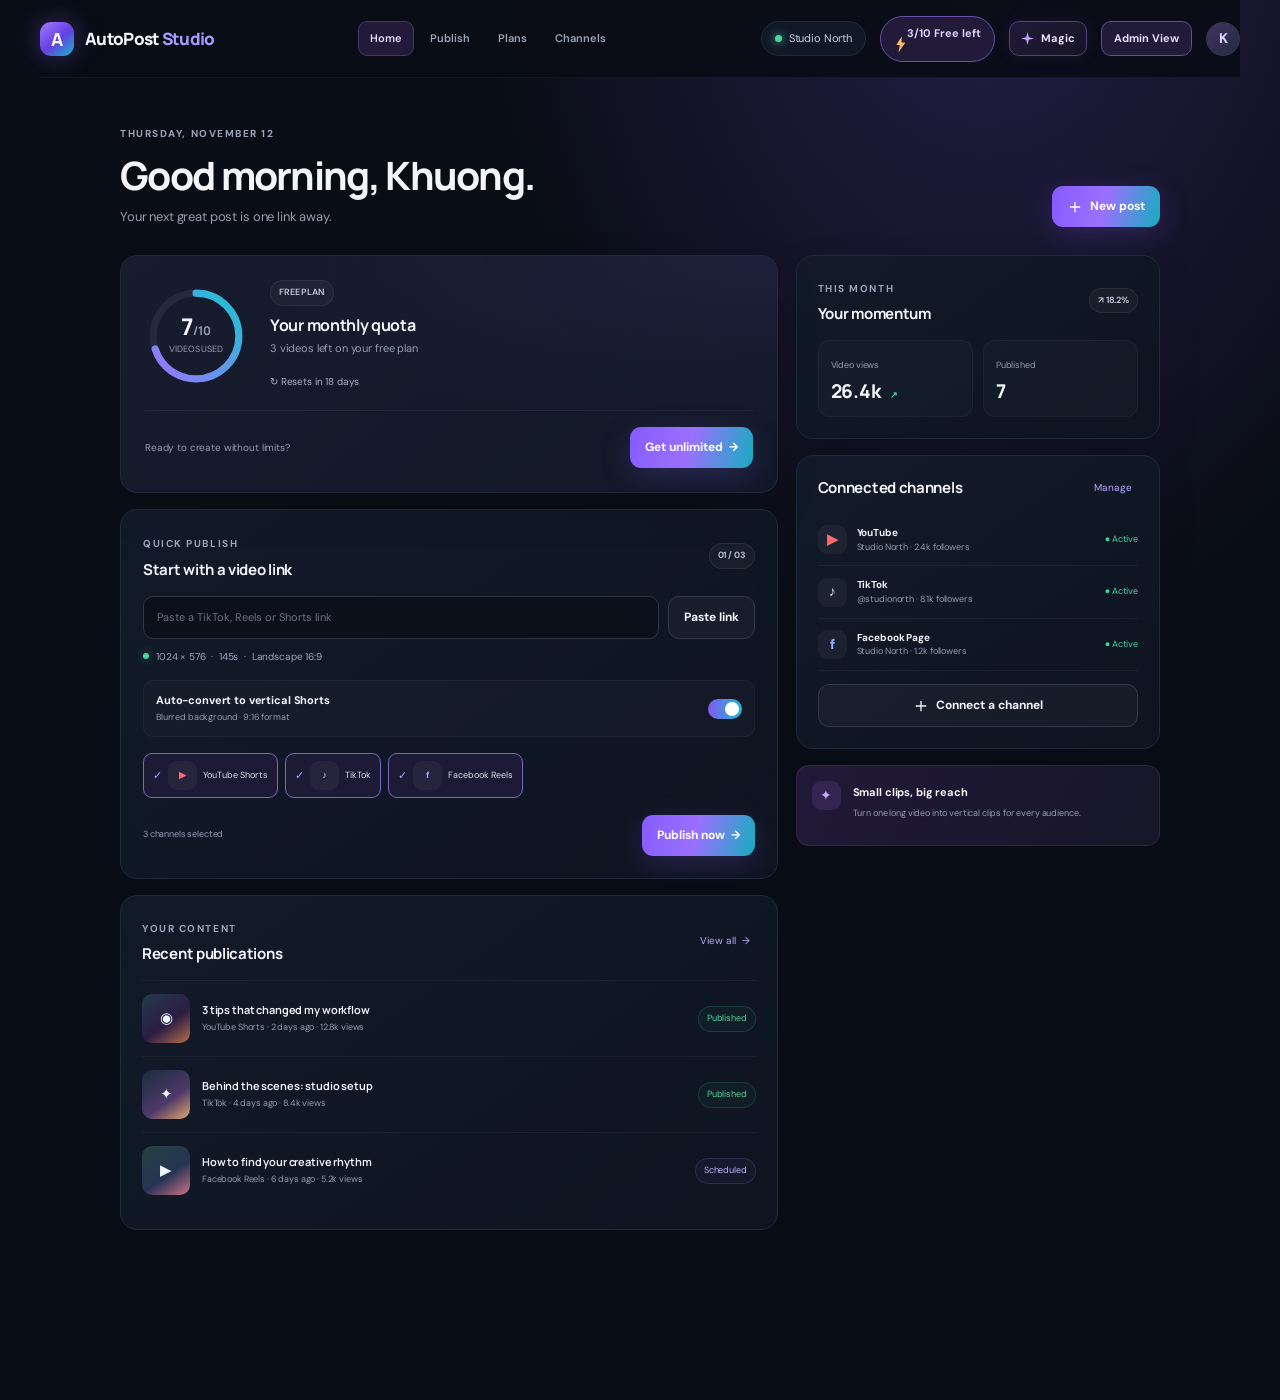
==== commit d1d7a815: "Improve mobile publishing experience" ====
--- a/preview/autopost.html
+++ b/preview/autopost.html
@@ -11,38 +11,56 @@
 .admin-toggle{border:1px solid #63508c;background:#211a38;color:#e5dcff;padding:8px 12px;border-radius:10px;font-size:11px;font-weight:700;transition:.18s}.admin-toggle:hover{background:#2d234a;border-color:#9b78ff}.admin-page{max-width:1240px;margin:0 auto}.admin-heading{display:flex;justify-content:space-between;align-items:flex-end;gap:18px;margin-bottom:25px}.admin-heading h1{font:800 clamp(27px,4vw,36px)/1.15 var(--display);letter-spacing:-1.2px;margin:6px 0}.admin-heading p{color:var(--muted);margin:8px 0 0;font-size:12px}.mock-note{border:1px solid #514126;background:#201b13;color:#e8c784;border-radius:10px;padding:9px 12px;font-size:10px;max-width:250px}.admin-kpis{display:grid;grid-template-columns:repeat(4,minmax(0,1fr));gap:13px;margin-bottom:21px}.admin-kpi{background:linear-gradient(145deg,#141c2a,#101622);border:1px solid var(--border);border-radius:15px;padding:17px;min-width:0}.admin-kpi-top{display:flex;align-items:center;justify-content:space-between;color:var(--muted);font-size:10px;gap:8px}.kpi-glyph{width:29px;height:29px;border:1px solid #344057;background:#182235;border-radius:9px;display:grid;place-items:center;color:#bba5ff;font-size:14px}.admin-kpi strong{display:block;font:800 27px/1.2 var(--display);letter-spacing:-.8px;margin-top:13px}.admin-kpi small{display:block;color:var(--subtle);font-size:10px;margin-top:5px}.admin-kpi .kpi-accent{color:#b59dff}.admin-users{border:1px solid var(--border);background:#101622;border-radius:16px;overflow:hidden}.admin-users-head{padding:19px 20px 0;display:flex;justify-content:space-between;align-items:center;gap:14px}.admin-users-head h2{font:700 17px var(--display);margin:0}.admin-users-head p{margin:4px 0 0;color:var(--muted);font-size:10px}.admin-toolbar{display:flex;gap:11px;align-items:center;padding:16px 20px 12px}.admin-search-wrap{position:relative;flex:1;max-width:340px}.admin-search-wrap span{position:absolute;left:12px;top:8px;color:var(--subtle)}.admin-search{width:100%;height:36px;background:#0c121d;border:1px solid #283244;border-radius:9px;color:var(--text);padding:0 12px 0 34px;font:11px var(--font)}.admin-filters{display:flex;gap:6px;padding:0 20px 14px;overflow:auto}.admin-filter{white-space:nowrap;border:1px solid transparent;background:transparent;color:var(--muted);font-size:10px;border-radius:8px;padding:8px 10px}.admin-filter.active{color:#e3d9ff;background:#261e3d;border-color:#594680}.filter-count{opacity:.7;margin-left:4px}.table-scroll{overflow-x:auto;border-top:1px solid #202a3a}.user-table{width:100%;border-collapse:collapse;min-width:990px;text-align:left}.user-table th{padding:12px 15px;color:#78859a;font-size:9px;font-weight:600;letter-spacing:.06em;text-transform:uppercase;background:#0d131e}.user-table td{padding:13px 15px;border-top:1px solid #1c2533;font-size:10px;vertical-align:middle}.user-table th:first-child,.user-table td:first-child{padding-left:20px}.user-row:hover{background:#ffffff04}.user-info{display:flex;align-items:center;gap:10px;min-width:205px}.user-avatar{width:33px;height:33px;border-radius:50%;display:grid;place-items:center;font-weight:700;color:#e4d8ff;background:linear-gradient(135deg,#543d75,#26334b);border:1px solid #65548a;flex:none}.user-meta strong,.user-meta small{display:block;white-space:nowrap}.user-meta strong{font-size:10px}.user-meta small{font-size:9px;color:#8290a5;margin-top:3px}.plan-badge{display:inline-flex;align-items:center;white-space:nowrap;border-radius:99px;padding:5px 9px;font-size:9px;font-weight:700}.plan-free{color:#bdc7d7;background:#263143}.plan-pro{color:#e8deff;border:1px solid #8c65e0;background:linear-gradient(100deg,#5737a2,#7548bc);box-shadow:0 0 13px #8c5cff46}.usage-cell{min-width:145px}.usage-label{display:flex;justify-content:space-between;align-items:center;gap:8px;margin-bottom:6px;white-space:nowrap}.usage-label strong{font-size:10px}.limit-label{font-size:8px;color:#ffad75}.usage-track{height:5px;background:#263143;border-radius:9px;overflow:hidden}.usage-fill{height:100%;border-radius:9px;background:linear-gradient(90deg,#8060dc,#37c6c6);transition:width .45s ease;animation:usage-grow .65s ease-out both}@keyframes usage-grow{from{width:0}}.usage-fill.limit{background:linear-gradient(90deg,#e18955,#ff6b7e)}.row-status{display:inline-flex;align-items:center;gap:5px;font-size:9px}.row-status:before{content:'';width:6px;height:6px;border-radius:50%;background:#45d29b;box-shadow:0 0 7px #45d29b80}.row-status.suspended{color:#ff858d}.row-status.suspended:before{background:#ff6878;box-shadow:0 0 7px #ff687880}.row-status.active{color:#76dbb1}.date-cell{white-space:nowrap;color:#b2bccb;font-size:9px!important}.row-action-wrap{position:relative;text-align:right}.row-menu-trigger{width:30px;height:29px;border:1px solid #2a3547;background:#151e2c;color:#d2dae6;border-radius:8px;font-size:17px;line-height:1}.row-menu{position:absolute;right:14px;top:46px;width:225px;padding:5px;background:#1b2432;border:1px solid #364359;border-radius:11px;box-shadow:0 14px 35px #0009;z-index:6}.row-menu button{display:flex;width:100%;text-align:left;background:none;border:0;color:#dce3ed;border-radius:7px;padding:9px 10px;font-size:9px;line-height:1.35}.row-menu button:hover{background:#2b3444}.row-menu button.danger{color:#ff9ca3}.admin-empty{text-align:center;padding:35px;color:var(--muted);font-size:11px}.admin-footer{padding:12px 20px;color:#78859a;font-size:9px;display:flex;justify-content:space-between}.upgrade-dialog-title{font:800 22px var(--display);margin:15px 0 7px}.duration-label{font-size:10px;color:#bdc6d5;margin:17px 0 8px;display:block}.duration-select{width:100%;height:42px;background:#0e1521;border:1px solid #354158;border-radius:9px;color:#edf1f8;padding:0 12px}.confirm-upgrade{margin-top:16px}.admin-toast{color:#c9f8e3;border-color:#32614f;background:#12251f}@media(max-width:900px){.admin-kpis{grid-template-columns:repeat(2,minmax(0,1fr))}.admin-heading{align-items:flex-start;flex-direction:column}.mock-note{max-width:unset}.admin-users-head{align-items:flex-start;flex-direction:column}}@media(max-width:760px){.admin-toggle{padding:7px 9px;font-size:10px}.admin-kpis{gap:8px}.admin-kpi{padding:13px}.admin-kpi strong{font-size:22px}.admin-toolbar{padding:13px 14px}.admin-users-head{padding:16px 14px 0}.admin-filters{padding:0 14px 12px}.admin-footer{padding:12px 14px}.user-table th:first-child,.user-table td:first-child{padding-left:14px}}
  .admin-mode .bottomnav{display:none}
 .topbar{gap:16px}.topnav{display:flex;align-items:center;justify-content:center;gap:4px;flex:1;min-width:0}.topnav-link{border:1px solid transparent;background:transparent;color:#9aa6b8;border-radius:9px;padding:8px 11px;font-size:11px;font-weight:600;white-space:nowrap;transition:background .18s,color .18s,border-color .18s}.topnav-link:hover{color:#f4f1ff;background:#ffffff08}.topnav-link.active{color:#e5dcff;background:#211a38;border-color:#45366b}.magic-wrap{position:relative;flex:none}.magic-toggle{display:flex;align-items:center;gap:7px;border:1px solid #55417e;background:linear-gradient(145deg,#211a38,#171524);color:#e9dfff;border-radius:10px;padding:8px 11px;font-size:11px;font-weight:700;box-shadow:0 0 18px #875dff16;transition:transform .18s,border-color .18s,box-shadow .18s}.magic-toggle:hover{transform:translateY(-1px);border-color:#a98eff;box-shadow:0 0 22px #875dff36}.magic-toggle>span:first-child{color:#c3a8ff}.magic-spark{display:block;width:13px;height:13px;background:currentColor;clip-path:polygon(50% 0,60% 40%,100% 50%,60% 60%,50% 100%,40% 60%,0 50%,40% 40%)}.magic-menu{position:absolute;top:calc(100% + 12px);right:0;width:238px;padding:7px;border:1px solid #3a344b;border-radius:14px;background:rgba(17,21,33,.97);box-shadow:0 22px 54px #0009;backdrop-filter:blur(18px);z-index:8;opacity:0;transform:translateY(7px) scale(.98);transform-origin:top right;transition:opacity .16s ease,transform .16s ease}.magic-menu.open{opacity:1;transform:translateY(0) scale(1)}.magic-menu[hidden]{display:none}.magic-menu button{display:flex;align-items:center;gap:10px;width:100%;border:0;background:transparent;color:#dce3ed;border-radius:9px;padding:10px 9px;text-align:left;font-size:10px;transition:background .15s,color .15s}.magic-menu button:hover,.magic-menu button:focus-visible{background:#ffffff0b;color:#fff}.magic-icon{width:25px;height:25px;display:grid;place-items:center;border:1px solid #3c3455;background:#231c38;color:#c3a8ff;border-radius:8px;font-size:13px;flex:none}.magic-shortcut{margin-left:auto;color:#8993a5;font-size:9px}.magic-menu button:focus-visible{outline:2px solid var(--cyan);outline-offset:-2px}@media(max-width:1024px){.shell{padding-left:20px;padding-right:20px}.topbar{gap:10px}.workspace-pill{display:none}.topnav{gap:0}.topnav-link{padding:8px 9px;font-size:10px}}@media(max-width:760px){.topnav{display:none}.headright{gap:7px}.quota span,.magic-toggle>span:last-child{display:none}.magic-toggle{width:34px;height:34px;justify-content:center;padding:0}.magic-menu{top:calc(100% + 10px)}}@keyframes page-enter-fallback{from{opacity:0;transform:translateY(12px)}to{opacity:1;transform:translateY(0)}}.motion-fallback-enter{animation:page-enter-fallback .38s ease-out both}@media(prefers-reduced-motion:reduce){.magic-toggle,.topnav-link,.magic-menu,.magic-menu button{transition:none!important}.motion-fallback-enter{animation:none!important}}
+
+.quota-symbol{display:inline-block;width:13px;height:16px;flex:none;background:linear-gradient(150deg,#ffd67b,#ff9c50);clip-path:polygon(59% 0,18% 53%,45% 53%,34% 100%,88% 38%,58% 38%)}
+.magic-menu{display:flex;flex-direction:column;gap:4px;opacity:0;transform:translateY(8px) scale(.96);transform-origin:top right;transition:opacity .2s ease,transform .24s cubic-bezier(.2,.8,.2,1)}.magic-menu[hidden]{display:none!important}.magic-menu.open{opacity:1;transform:translateY(0) scale(1)}.magic-toggle.is-open .magic-spark{animation:magic-spark-turn .5s cubic-bezier(.2,.8,.2,1)}
+@keyframes magic-spark-turn{0%{transform:rotate(0) scale(1)}45%{transform:rotate(60deg) scale(1.25)}100%{transform:rotate(0) scale(1)}}
+#progress-area.is-running .progress-card{position:relative;overflow:hidden;border-color:rgba(155,120,255,.48)!important;box-shadow:0 0 26px rgba(115,84,255,.12)}#progress-area.is-running #progress-title{display:inline-flex;align-items:center}#progress-area.is-running #progress-title::before{content:"";width:12px;height:12px;margin-right:8px;border:2px solid rgba(192,170,255,.24);border-top-color:#b89cff;border-right-color:#55d7dc;border-radius:50%;animation:processing-spin .72s linear infinite}#progress-area.is-running #progress-title::after{content:"";width:15px;animation:processing-dots 1.1s steps(4,end) infinite}#progress-area.is-running #progress-bar{position:relative;overflow:hidden;box-shadow:0 0 12px rgba(99,198,242,.35)}#progress-area.is-running #progress-bar::after{content:"";position:absolute;inset:0;background:linear-gradient(100deg,transparent 20%,rgba(255,255,255,.58) 50%,transparent 80%);transform:translateX(-120%);animation:progress-shimmer 1.15s ease-in-out infinite}#progress-area.is-complete .progress-card{border-color:rgba(72,214,160,.4)!important;box-shadow:0 0 22px rgba(72,214,160,.08)}#progress-area.is-complete #progress-title::before{content:"✓";display:inline-grid;place-items:center;width:16px;height:16px;margin-right:7px;color:#48d6a0;font-weight:800;animation:completion-pop .28s ease-out both}
+@keyframes processing-spin{to{transform:rotate(360deg)}}@keyframes processing-dots{0%{content:""}25%{content:"."}50%{content:".."}75%,100%{content:"..."}}@keyframes progress-shimmer{to{transform:translateX(120%)}}@keyframes completion-pop{from{opacity:0;transform:scale(.55)}to{opacity:1;transform:scale(1)}}
+.motion-fallback-enter{animation:page-enter .24s ease-out both}@keyframes page-enter{from{opacity:0;transform:translateY(8px)}to{opacity:1;transform:translateY(0)}}
+@media(max-width:760px){html,body{width:100%;max-width:100%;overflow-x:hidden}.shell{width:100%;max-width:100%;min-width:0;padding:0 12px}.topbar{width:100%;min-width:0;gap:8px;padding:8px 0}.brand{min-width:0;flex:0 1 118px;gap:8px}.brand>span:last-child{font-size:13px;line-height:1.08}.headright{min-width:0;flex:0 0 auto;gap:6px}.workspace-pill,.admin-toggle{display:none!important}.quota{display:grid;place-items:center;width:32px;min-width:32px;height:32px;padding:0}.quota #quota-head{display:none}.magic-toggle{width:32px;height:32px;padding:0}.magic-toggle>span:nth-child(2){display:none}.avatar{width:30px;height:30px}.content{width:100%;min-width:0;max-width:100%;padding:16px 0 calc(98px + env(safe-area-inset-bottom))}#main{width:100%;max-width:100%;min-width:0;overflow-x:clip}#main>*{width:100%;max-width:100%;min-width:0}.page{width:100%;max-width:100%;min-width:0}.page>.grid{display:grid;width:100%;max-width:100%;min-width:0;grid-template-columns:minmax(0,1fr)!important;gap:14px}.page>.grid>*{width:100%;max-width:100%;min-width:0}.stack,.dashboard-secondary{width:100%;max-width:100%;min-width:0}.quota-card{width:100%;max-width:100%;min-width:0;padding:14px}.quota-layout{display:grid;width:100%;max-width:100%;min-width:0;grid-template-columns:68px minmax(0,1fr);gap:10px;align-items:center}.quota-layout>*{min-width:0}.quota-layout svg{width:68px;height:68px}.quota-copy{width:auto;min-width:0;overflow-wrap:anywhere}.quota-copy h2{font-size:14px;line-height:1.25}.quota-copy p{font-size:11px;line-height:1.4}.quota-foot{width:100%;min-width:0;flex-wrap:wrap;gap:8px}#main .card{width:100%;max-width:100%;min-width:0;padding:15px}.url-row{display:flex;flex-direction:column;align-items:stretch;gap:8px}.url-row input{width:100%;min-width:0}.url-row .paste{width:100%}.platforms{grid-template-columns:repeat(2,minmax(0,1fr));gap:7px}.platform{width:100%;min-width:0;padding:8px 6px;font-size:10px;white-space:normal;line-height:1.2}.platform:last-child{grid-column:1/-1}.publish-row{flex-direction:column;align-items:stretch;gap:8px}.publish-row .button{width:100%}.posts .post{min-width:0}.post-info strong,.post-info small{display:block;overflow-wrap:anywhere}.plan-grid{display:grid;width:100%;max-width:100%;min-width:0;grid-template-columns:minmax(0,1fr)!important;gap:12px}.plan{width:100%;max-width:100%;min-width:0;padding:16px}.plan h2{font-size:18px}.plan .price strong{font-size:34px}.plan .features li{gap:8px;font-size:12px}.plan .features li span{min-width:0;overflow-wrap:anywhere}.plan .button{width:100%}.pricing-head{padding:10px 2px 16px}.pricing-head h1{font-size:25px;line-height:1.12}.pricing-head p{font-size:12px}.billing{display:flex;width:100%;gap:5px}.billing button{flex:1;min-width:0;padding:8px 5px;font-size:10px}.billing em{font-size:9px}.compare-toggle{width:100%;text-align:center}.feature-note{font-size:11px;line-height:1.5}.channels-page{display:grid;width:100%;max-width:100%;min-width:0;grid-template-columns:minmax(0,1fr)}.channel-card{width:100%;min-width:0}.admin-users{width:100%;min-width:0}.admin-table-scroll{overflow-x:auto}.bottomnav{position:fixed;left:0;right:0;bottom:0;width:100vw;max-width:100vw;min-width:0;display:grid;grid-template-columns:repeat(5,minmax(0,1fr));align-items:center;justify-content:stretch;gap:0;height:68px;padding:6px 4px calc(6px + env(safe-area-inset-bottom));border-radius:16px 16px 0 0;overflow:visible;background:rgba(10,14,23,.94);border:1px solid rgba(155,120,255,.16);border-bottom:0;box-shadow:0 -12px 32px rgba(0,0,0,.38);backdrop-filter:blur(18px);z-index:20}.navitem{display:flex;width:100%;min-width:0;height:100%;flex-direction:column;align-items:center;justify-content:center;gap:3px;padding:5px 1px;border:0;border-radius:12px;background:transparent;color:#8893a8;font-size:9px;line-height:1}.navitem>span:last-child{font-size:9px;line-height:1;white-space:nowrap}.navitem.active{color:#c8b7ff;background:rgba(155,120,255,.09)}.navicon{display:block;width:17px;height:17px;flex:none}.navicon svg{display:block;width:100%;height:100%;overflow:visible}.magic-dock{position:relative}.magic-dock .navicon{width:42px;height:42px;padding:11px;margin-top:-18px;border-radius:15px;background:linear-gradient(135deg,#9665ff,#20bed2);color:white;box-shadow:0 8px 24px rgba(92,83,230,.4);transition:transform .28s cubic-bezier(.2,.8,.2,1),box-shadow .28s}.magic-dock.is-open .navicon{transform:translateY(-3px) rotate(45deg);box-shadow:0 0 0 5px rgba(155,120,255,.15),0 10px 26px rgba(92,83,230,.5)}.magic-dock>span:last-child{color:#c8b7ff}.magic-menu{position:fixed!important;left:12px!important;right:12px!important;top:auto!important;bottom:calc(78px + env(safe-area-inset-bottom))!important;width:auto!important;max-width:360px;max-height:min(54vh,330px);overflow:auto;transform-origin:bottom center!important;padding:8px;border-radius:18px;z-index:50}.magic-menu:not(.open){transform:translateY(16px) scale(.96)}.magic-menu button{min-height:48px;display:grid;grid-template-columns:30px minmax(0,1fr) auto;gap:9px;padding:10px 11px;border-radius:12px;text-align:left}.magic-menu button>span:nth-child(2){overflow-wrap:anywhere;font-size:12px}.magic-menu .magic-icon{width:28px;height:28px;border-radius:9px;display:grid;place-items:center;background:rgba(155,120,255,.14);color:#c7b7ff}}
+@media(max-width:760px){.admin-mode .magic-wrap{width:32px;height:32px;position:relative;flex:none}.admin-mode .magic-toggle{display:grid!important}.admin-mode .magic-menu{bottom:16px!important}}@media(max-width:360px){.brand{flex-basis:108px}.brand .logo{width:30px;height:30px}.headright{gap:5px}.quota,.magic-toggle,.avatar{width:30px;height:30px;min-width:30px}.content{padding-top:12px}.quota-layout{grid-template-columns:64px minmax(0,1fr);gap:8px}.quota-layout svg{width:64px;height:64px}.pricing-head h1{font-size:23px}.pricing-head p{max-width:100%;overflow-wrap:anywhere}}
+@media(prefers-reduced-motion:reduce){.magic-menu,.magic-dock .navicon{transition:none!important}#progress-area.is-running #progress-title::before,#progress-area.is-running #progress-title::after,#progress-area.is-running #progress-bar::after,.magic-toggle.is-open .magic-spark{animation:none!important}}
+
+.quota-symbol{display:inline-grid;place-items:center;width:18px;height:18px;flex:none;border-radius:50%;clip-path:none;background:rgba(155,120,255,.2);color:#e1d7ff;font-size:9px;font-weight:800}.magic-menu{position:fixed!important;top:72px;right:20px;opacity:1!important;background:rgba(15,20,33,.985)!important;border-color:rgba(155,120,255,.36)!important;transition:transform .24s cubic-bezier(.2,.8,.2,1)}.magic-menu:not(.open){opacity:1!important;transform:translateY(12px) scale(.97);pointer-events:none}.magic-menu.open{opacity:1!important;transform:translateY(0) scale(1);pointer-events:auto}.magic-menu [role=menuitem],.magic-menu [role=menuitem]>span:nth-child(2){color:#f0f3fc}.magic-menu .magic-icon{background:rgba(155,120,255,.19);color:#d6c7ff}
+.navicon{fill:none;stroke:currentColor;stroke-width:1.8;stroke-linecap:round;stroke-linejoin:round}
+.magic-menu:not([hidden]){pointer-events:auto}.magic-menu:not(.open){pointer-events:none}.magic-menu button{transition:background .16s ease,transform .16s ease}.magic-menu button:hover{transform:translateX(3px)}
+@media(max-width:760px){.quota{display:flex;justify-content:center;gap:4px;width:48px;min-width:48px;height:32px;padding:0 6px}.quota #quota-head{display:none}.quota-symbol{display:inline-grid;width:18px;height:18px}#main .ring{width:64px;height:64px;flex:none}#main .ring{position:relative}#main .ring-center{position:absolute;top:50%;left:50%;right:auto;bottom:auto;width:56px;height:auto;max-width:56px;display:flex;flex-direction:column;align-items:center;justify-content:center;text-align:center;transform:translate(-50%,-50%)}#main .ring-center small:last-child{font-size:5.5px;letter-spacing:.02em;white-space:nowrap}#main .ring svg{display:block;width:100%;height:100%}#main .ring-center b{font-size:16px;line-height:1}#main .ring-center small{font-size:7px;line-height:1.1}#main .quota-layout{grid-template-columns:64px minmax(0,1fr);gap:8px}#main .quota-copy{grid-column:auto;overflow-wrap:anywhere}#main .quota-copy .tiny-badge{font-size:8px;padding:4px 7px}#main .quota-copy h2{margin-top:6px!important}#main .quota-copy p{margin:5px 0;font-size:10px}#main .quota-copy .reset{font-size:9px}.magic-menu{opacity:0;transform:translateY(16px) scale(.96)}.magic-menu.open{opacity:1;transform:translateY(0) scale(1)}.magic-menu button:active{transform:scale(.98)}.bottomnav{padding-bottom:calc(6px + env(safe-area-inset-bottom))}}
+@media(prefers-reduced-motion:reduce){.magic-menu button,.magic-menu,.navitem.magic-dock .navicon{transition:none!important}}
+@media(max-width:760px){.quota .quota-symbol{display:inline-grid!important}.magic-wrap{width:0;height:0;position:static}.magic-toggle{display:none!important}}
+.magic-menu{opacity:1!important;transition:transform .3s cubic-bezier(.16,1,.3,1);background:rgba(13,18,31,.99)!important;border-color:rgba(155,120,255,.42)!important}.magic-menu:not(.open){transform:translateY(18px) scale(.95);pointer-events:none}.magic-menu.open{transform:translateY(0) scale(1);pointer-events:auto}#magic-menu [role=menuitem],#magic-menu [role=menuitem]>span:nth-child(2){color:#f1f3fb}@media(max-width:760px){.magic-menu{transition:transform .34s cubic-bezier(.16,1,.3,1)}.magic-menu:not(.open){transform:translateY(26px) scale(.94)}}@media(max-width:360px){.admin-kpis{grid-template-columns:minmax(0,1fr)!important}.admin-kpi{width:100%;min-width:0}.admin-kpi strong{font-size:24px}.admin-kpi small{font-size:10px;line-height:1.45}}.button-inline-icon{display:inline-block;width:16px;height:16px;vertical-align:middle;flex:none;fill:none;stroke:currentColor;stroke-width:2;stroke-linecap:round;stroke-linejoin:round;margin-right:4px}@media(min-width:761px){.quota .quota-symbol{display:inline-block;width:13px;height:16px;border-radius:0;clip-path:polygon(59% 0,18% 53%,45% 53%,34% 100%,88% 38%,58% 38%);background:linear-gradient(150deg,#ffd67b,#ff9c50);color:transparent;font-size:0}}
 </style>
 </head>
 <body>
-<div class="shell"><header class="topbar"><div class="brand"><span class="logo">A</span><span>AutoPost <span>Studio</span></span></div><nav class="topnav" aria-label="Primary navigation"><button class="topnav-link active" type="button" data-view="home">Home</button><button class="topnav-link" type="button" data-view="ingest">Publish</button><button class="topnav-link" type="button" data-view="plans">Plans</button><button class="topnav-link" type="button" data-view="accounts">Channels</button></nav><div class="headright"><span class="workspace-pill"><i></i>Studio North</span><button class="quota" data-view="plans" aria-label="3 of 10 free videos remaining">⚡ <span id="quota-head">3/10 Free left</span></button><div class="magic-wrap"><button class="magic-toggle" id="magic-toggle" type="button" aria-label="Open magic menu" aria-haspopup="menu" aria-expanded="false" aria-controls="magic-menu"><span class="magic-spark" aria-hidden="true"></span><span>Magic</span></button><div class="magic-menu" id="magic-menu" role="menu" aria-label="Quick actions" hidden><button type="button" role="menuitem" data-view="ingest"><span class="magic-icon" aria-hidden="true">+</span><span>Start a new post</span><span class="magic-shortcut">⌘ N</span></button><button type="button" role="menuitem" data-view="plans"><span class="magic-icon" aria-hidden="true">P</span><span>Explore creator plans</span></button><button type="button" role="menuitem" data-view="accounts"><span class="magic-icon" aria-hidden="true">C</span><span>Manage channels</span></button></div></div><button class="admin-toggle" id="admin-toggle" type="button" data-admin-view aria-pressed="false">Admin View</button><span class="avatar" aria-label="Khuong Tran">K</span></div></header>
+<div class="shell"><header class="topbar"><div class="brand"><span class="logo">A</span><span>AutoPost <span>Studio</span></span></div><nav class="topnav" aria-label="Primary navigation"><button class="topnav-link active" type="button" data-view="home">Home</button><button class="topnav-link" type="button" data-view="ingest">Publish</button><button class="topnav-link" type="button" data-view="plans">Plans</button><button class="topnav-link" type="button" data-view="accounts">Channels</button></nav><div class="headright"><span class="workspace-pill"><i></i>Studio North</span><button class="quota" data-view="plans" aria-label="3 of 10 free videos remaining"><span class="quota-symbol" id="quota-symbol" aria-hidden="true"></span><span id="quota-head">3/10 Free left</span></button><div class="magic-wrap"><button class="magic-toggle" id="magic-toggle" type="button" aria-label="Open magic menu" aria-haspopup="menu" aria-expanded="false" aria-controls="magic-menu"><span class="magic-spark" aria-hidden="true"></span><span>Magic</span></button><div class="magic-menu" id="magic-menu" role="menu" aria-label="Quick actions" hidden><button type="button" role="menuitem" data-view="ingest"><span class="magic-icon" aria-hidden="true">+</span><span>Start a new post</span></button><button type="button" role="menuitem" data-view="plans"><span class="magic-icon" aria-hidden="true">P</span><span>Explore creator plans</span></button><button type="button" role="menuitem" data-view="accounts"><span class="magic-icon" aria-hidden="true">C</span><span>Manage channels</span></button><button type="button" role="menuitem" data-admin-view><span class="magic-icon" aria-hidden="true">A</span><span>Admin backoffice</span></button></div></div><button class="admin-toggle" id="admin-toggle" type="button" data-admin-view aria-pressed="false">Admin View</button><span class="avatar" aria-label="Khuong Tran">K</span></div></header>
 <main id="main" class="content" aria-live="polite"></main>
 </div>
-<nav class="bottomnav" aria-label="Main navigation"><button class="navitem active" data-view="home"><span class="navicon">⌂</span><span>Home</span></button><button class="navitem ingest" data-view="ingest"><span class="navicon">＋</span><span>Ingest</span></button><button class="navitem" data-view="plans"><span class="navicon">◇</span><span>Plans</span></button><button class="navitem" data-view="accounts"><span class="navicon">⛓</span><span>Accounts</span></button><button class="navitem" data-view="profile"><span class="navicon">◉</span><span>Profile</span></button></nav>
+<nav class="bottomnav" aria-label="Main navigation"><button class="navitem active" type="button" data-view="home"><svg class="navicon" viewBox="0 0 24 24" aria-hidden="true"><path d="m3.5 10.5 8.5-7 8.5 7M5.5 9.5v10h5v-6h3v6h5v-10"/></svg><span>Home</span></button><button class="navitem magic-dock" id="magic-dock-toggle" type="button" aria-label="Open quick actions" aria-haspopup="menu" aria-expanded="false" aria-controls="magic-menu"><svg class="navicon" viewBox="0 0 24 24" aria-hidden="true"><path d="M12 2.5 14.8 9.2 21.5 12l-6.7 2.8L12 21.5l-2.8-6.7L2.5 12l6.7-2.8L12 2.5Z"/></svg><span>Magic</span></button><button class="navitem" type="button" data-view="plans"><svg class="navicon" viewBox="0 0 24 24" aria-hidden="true"><path d="m12 3 8 4.5v9L12 21l-8-4.5v-9L12 3Zm0 0v18M4 7.5l8 4.5 8-4.5"/></svg><span>Plans</span></button><button class="navitem" type="button" data-view="accounts"><svg class="navicon" viewBox="0 0 24 24" aria-hidden="true"><path d="M9 6h11M9 12h11M9 18h11M4 6h.01M4 12h.01M4 18h.01"/></svg><span>Accounts</span></button><button class="navitem" type="button" data-view="profile"><svg class="navicon" viewBox="0 0 24 24" aria-hidden="true"><path d="M20 20.5a8 8 0 0 0-16 0M12 12a4 4 0 1 0 0-8 4 4 0 0 0 0 8Z"/></svg><span>Profile</span></button></nav>
 <div class="paywall" id="modal" role="dialog" aria-modal="true" aria-labelledby="modal-title"><div class="sheet" id="sheet"></div></div><div class="toast" id="toast" role="status" hidden></div>
 <script>
-(()=>{'use strict';let used=7,billing='monthly',view='home',topNavState='home',animatePageOnRender=true,convert=true,method='card',publishing=false,progressTimer=null;const main=document.querySelector('#main'),modal=document.querySelector('#modal'),sheet=document.querySelector('#sheet'),toastBox=document.querySelector('#toast'),magicButton=document.querySelector('#magic-toggle'),magicMenu=document.querySelector('#magic-menu');const remaining=()=>Math.max(0,10-used);const featuresFree=['10 videos / month','720p HD resolution','Standard queue speed','1 channel per platform','Community support'];const featuresPro=['Unlimited videos & Shorts','Auto 9:16 conversion with blurred background','1080p Ultra HD quality','Instant priority rendering queue','Multi-account cross-posting','Unified cross-platform analytics'];const featuresAgency=['Everything in Pro','Unlimited brand workspaces','5 team member seats','API & webhooks for n8n / Make','24/7 VIP support'];function toast(text){toastBox.textContent=text;toastBox.hidden=false;clearTimeout(toastBox._timer);toastBox._timer=setTimeout(()=>toastBox.hidden=true,2600)}function updateQuota(){document.querySelector('#quota-head').textContent=`${remaining()}/10 Free left`;document.querySelector('.quota').setAttribute('aria-label',`${remaining()} of 10 free videos remaining`)}function closeMagicMenu(returnFocus=false){magicMenu.hidden=true;magicMenu.classList.remove('open');magicButton.setAttribute('aria-expanded','false');if(returnFocus)magicButton.focus()}function toggleMagicMenu(){if(!magicMenu.hidden){closeMagicMenu();return}magicMenu.hidden=false;magicButton.setAttribute('aria-expanded','true');requestAnimationFrame(()=>{magicMenu.classList.add('open');magicMenu.querySelector('[role="menuitem"]')?.focus();document.dispatchEvent(new Event('autopost:menuopen'))})}magicButton.addEventListener('click',toggleMagicMenu);magicMenu.addEventListener('keydown',e=>{const items=[...magicMenu.querySelectorAll('[role="menuitem"]')],index=items.indexOf(document.activeElement);if(['ArrowDown','ArrowUp','Home','End'].includes(e.key)){e.preventDefault();const next=e.key==='Home'?0:e.key==='End'?items.length-1:(index+(e.key==='ArrowDown'?1:-1)+items.length)%items.length;items[next]?.focus()}});document.addEventListener('focusin',e=>{if(!e.target.closest('.magic-wrap')&&!magicMenu.hidden)closeMagicMenu()});function glyph(type){return type==='youtube'?'▶':type==='tiktok'?'♪':type==='facebook'?'f':'◎'}function header(kicker,title,sub,action=''){return `<div class="page-head"><div><span class="eyebrow">${kicker}</span><h1>${title}</h1><p>${sub}</p></div>${action}</div>`}function home(){const offset=264*(1-used/10);return `${header('THURSDAY, NOVEMBER 12','Good morning, Khuong.','Your next great post is one link away.',`<button class="button primary desktop-nav" data-view="ingest">＋ New post</button>`)}<div class="grid"><div class="stack"><section class="card quota-card"><div class="quota-layout"><div class="ring"><svg viewBox="0 0 100 100" role="img" aria-label="7 of 10 monthly videos used"><defs><linearGradient id="ringGradient" x1="0" y1="0" x2="1" y2="1"><stop stop-color="#9d72ff"/><stop offset="1" stop-color="#18c6d2"/></linearGradient></defs><circle cx="50" cy="50" r="42"/><circle class="value" cx="50" cy="50" r="42" style="stroke-dashoffset:${offset}"/></svg><div class="ring-center"><b>${used}<small style="font-size:12px;color:#909caf">/10</small></b><small>VIDEOS USED</small></div></div><div class="quota-copy"><span class="tiny-badge">FREE PLAN</span><h2 style="margin-top:8px">Your monthly quota</h2><p>${remaining()} videos left on your free plan</p><span class="reset">↻ Resets in 18 days</span></div></div><div class="quota-foot"><p>Ready to create without limits?</p><button class="button primary" data-view="plans">⚡ Get unlimited</button></div></section>
-<section class="card ingest-card" id="quick-ingest"><div class="card-head"><div><span class="eyebrow">QUICK PUBLISH</span><h2 style="margin-top:5px">Start with a video link</h2></div><span class="tiny-badge">01 / 03</span></div><div class="url-row"><input id="video-url" type="url" aria-label="Video URL" placeholder="Paste a TikTok, Reels or Shorts link"><button class="button ghost paste" id="paste">Paste link</button></div><div class="validation"><span class="valid-dot"></span><span>1024 × 576&nbsp; · &nbsp;145s&nbsp; · &nbsp;Landscape 16:9</span></div><div class="convert"><span><b>Auto-convert to vertical Shorts</b><small>Blurred background · 9:16 format</small></span><button class="switch" role="switch" aria-checked="true" aria-label="Auto-convert video format" id="convert"></button></div><div class="platforms"><button class="platform selected" aria-pressed="true"><span class="check">✓</span><span class="social-icon yt">▶</span>YouTube Shorts</button><button class="platform selected" aria-pressed="true"><span class="check">✓</span><span class="social-icon tt">♪</span>TikTok</button><button class="platform selected" aria-pressed="true"><span class="check">✓</span><span class="social-icon fb">f</span>Facebook Reels</button></div><div class="publish-row"><small>3 channels selected</small><button class="button primary" id="publish">Publish now&nbsp; →</button></div><div id="progress-area" hidden></div></section>
+(()=>{'use strict';let used=7,billing='monthly',view='home',topNavState='home',animatePageOnRender=true,convert=true,method='card',publishing=false,progressTimer=null;const main=document.querySelector('#main'),modal=document.querySelector('#modal'),sheet=document.querySelector('#sheet'),toastBox=document.querySelector('#toast'),magicButton=document.querySelector('#magic-toggle'),magicMenu=document.querySelector('#magic-menu'),magicDockButton=document.querySelector('#magic-dock-toggle');let activeMagicTrigger=magicButton,magicCloseTimer=null;document.body.appendChild(magicMenu);const remaining=()=>Math.max(0,10-used);const featuresFree=['10 videos / month','720p HD resolution','Standard queue speed','1 channel per platform','Community support'];const featuresPro=['Unlimited videos & Shorts','Auto 9:16 conversion with blurred background','1080p Ultra HD quality','Instant priority rendering queue','Multi-account cross-posting','Unified cross-platform analytics'];const featuresAgency=['Everything in Pro','Unlimited brand workspaces','5 team member seats','API & webhooks for n8n / Make','24/7 VIP support'];function toast(text){toastBox.textContent=text;toastBox.hidden=false;clearTimeout(toastBox._timer);toastBox._timer=setTimeout(()=>toastBox.hidden=true,2600)}function updateQuota(){document.querySelector('#quota-head').textContent=`${remaining()}/10 Free left`;const quotaSymbol=document.querySelector('#quota-symbol');if(quotaSymbol)quotaSymbol.textContent=String(remaining());document.querySelector('.quota').setAttribute('aria-label',`${remaining()} of 10 free videos remaining`)}function closeMagicMenu(returnFocus=false){if(magicMenu.hidden)return;magicMenu.classList.remove('open');magicButton.setAttribute('aria-expanded','false');magicDockButton.setAttribute('aria-expanded','false');magicButton.classList.remove('is-open');magicDockButton.classList.remove('is-open');document.dispatchEvent(new Event('autopost:menuclose'));clearTimeout(magicCloseTimer);magicCloseTimer=setTimeout(()=>{magicMenu.hidden=true},340);if(returnFocus)activeMagicTrigger.focus()}function toggleMagicMenu(trigger=magicButton){if(!magicMenu.hidden&&magicMenu.classList.contains('open')){closeMagicMenu();return}clearTimeout(magicCloseTimer);activeMagicTrigger=trigger;if(window.innerWidth>760){const triggerRect=trigger.getBoundingClientRect();magicMenu.style.top=`${triggerRect.bottom+10}px`;magicMenu.style.right=`${Math.max(12,window.innerWidth-triggerRect.right)}px`}magicMenu.hidden=false;magicButton.setAttribute('aria-expanded','true');magicDockButton.setAttribute('aria-expanded','true');magicButton.classList.add('is-open');magicDockButton.classList.add('is-open');requestAnimationFrame(()=>{magicMenu.classList.add('open');magicMenu.querySelector('[role="menuitem"]')?.focus();document.dispatchEvent(new CustomEvent('autopost:menuopen',{detail:{trigger}}))})}magicButton.addEventListener('click',()=>toggleMagicMenu(magicButton));magicDockButton.addEventListener('click',()=>toggleMagicMenu(magicDockButton));magicMenu.querySelector('[data-admin-view]').addEventListener('click',e=>{e.stopPropagation();closeMagicMenu();view=view==='admin'?'home':'admin';topNavState='home';animatePageOnRender=true;openUserMenu=null;render();window.scrollTo({top:0,behavior:'smooth'})});magicMenu.addEventListener('keydown',e=>{const items=[...magicMenu.querySelectorAll('[role="menuitem"]')],index=items.indexOf(document.activeElement);if(['ArrowDown','ArrowUp','Home','End'].includes(e.key)){e.preventDefault();const next=e.key==='Home'?0:e.key==='End'?items.length-1:(index+(e.key==='ArrowDown'?1:-1)+items.length)%items.length;items[next]?.focus()}});document.addEventListener('focusin',e=>{if(!e.target.closest('.magic-wrap')&&!e.target.closest('#magic-menu')&&!e.target.closest('#magic-dock-toggle')&&!magicMenu.hidden)closeMagicMenu()});function glyph(type){return type==='youtube'?'▶':type==='tiktok'?'♪':type==='facebook'?'f':'◎'}function header(kicker,title,sub,action=''){return `<div class="page-head"><div><span class="eyebrow">${kicker}</span><h1>${title}</h1><p>${sub}</p></div>${action}</div>`}function home(){const offset=264*(1-used/10);return `${header('THURSDAY, NOVEMBER 12','Good morning, Khuong.','Your next great post is one link away.',`<button class="button primary desktop-nav" data-view="ingest"><svg class="button-inline-icon" viewBox="0 0 24 24" aria-hidden="true"><path d="M12 5v14M5 12h14"/></svg> New post</button>`)}<div class="grid"><div class="stack"><section class="card quota-card"><div class="quota-layout"><div class="ring"><svg viewBox="0 0 100 100" role="img" aria-label="7 of 10 monthly videos used"><defs><linearGradient id="ringGradient" x1="0" y1="0" x2="1" y2="1"><stop stop-color="#9d72ff"/><stop offset="1" stop-color="#18c6d2"/></linearGradient></defs><circle cx="50" cy="50" r="42"/><circle class="value" cx="50" cy="50" r="42" style="stroke-dashoffset:${offset}"/></svg><div class="ring-center"><b>${used}<small style="font-size:12px;color:#909caf">/10</small></b><small>VIDEOS USED</small></div></div><div class="quota-copy"><span class="tiny-badge">FREE PLAN</span><h2 style="margin-top:8px">Your monthly quota</h2><p>${remaining()} videos left on your free plan</p><span class="reset">↻ Resets in 18 days</span></div></div><div class="quota-foot"><p>Ready to create without limits?</p><button class="button primary" data-view="plans">Get unlimited&nbsp; →</button></div></section>
+<section class="card ingest-card" id="quick-ingest"><div class="card-head"><div><span class="eyebrow">QUICK PUBLISH</span><h2 style="margin-top:5px">Start with a video link</h2></div><span class="tiny-badge">01 / 03</span></div><div class="url-row"><input id="video-url" type="url" aria-label="Video URL" placeholder="Paste a TikTok, Reels or Shorts link"><button class="button ghost paste" id="paste">Paste link</button></div><div class="validation"><span class="valid-dot"></span><span>1024 × 576&nbsp; · &nbsp;145s&nbsp; · &nbsp;Landscape 16:9</span></div><div class="convert"><span><b>Auto-convert to vertical Shorts</b><small>Blurred background · 9:16 format</small></span><button class="switch" role="switch" aria-checked="true" aria-label="Auto-convert video format" id="convert"></button></div><div class="platforms"><button class="platform selected" aria-pressed="true"><span class="check">✓</span><span class="social-icon yt">▶</span>YouTube Shorts</button><button class="platform selected" aria-pressed="true"><span class="check">✓</span><span class="social-icon tt">♪</span>TikTok</button><button class="platform selected" aria-pressed="true"><span class="check">✓</span><span class="social-icon fb">f</span>Facebook Reels</button></div><div class="publish-row"><small>3 channels selected</small><button class="button primary" id="publish">Publish now&nbsp; →</button></div><div id="progress-area" role="status" aria-live="polite" hidden></div></section>
 <section class="card queue-card"><div class="card-head"><div><span class="eyebrow">YOUR CONTENT</span><h2 style="margin-top:5px">Recent publications</h2></div><button data-view="home">View all&nbsp; →</button></div><div class="posts"><article class="post"><div class="thumbnail">◉</div><div class="post-info"><strong>3 tips that changed my workflow</strong><small>YouTube Shorts · 2 days ago · 12.8k views</small></div><span class="post-state">Published</span></article><article class="post"><div class="thumbnail thumb2">✦</div><div class="post-info"><strong>Behind the scenes: studio setup</strong><small>TikTok · 4 days ago · 8.4k views</small></div><span class="post-state">Published</span></article><article class="post"><div class="thumbnail thumb3">▶</div><div class="post-info"><strong>How to find your creative rhythm</strong><small>Facebook Reels · 6 days ago · 5.2k views</small></div><span class="post-state scheduled">Scheduled</span></article></div></section></div>
-<aside class="stack dashboard-secondary"><section class="card"><div class="card-head"><div><span class="eyebrow">THIS MONTH</span><h2 style="margin-top:5px">Your momentum</h2></div><span class="tiny-badge">↗ 18.2%</span></div><div class="mini-stat"><div class="metric"><small>Video views</small><strong>26.4k <span class="trend">↗</span></strong></div><div class="metric"><small>Published</small><strong>7</strong></div></div></section><section class="card channels-card"><div class="card-head"><h2>Connected channels</h2><button class="text-button" data-view="accounts" style="background:none;border:0;color:#b9a7ff;font-size:10px">Manage</button></div><div class="channel-line"><span class="social-icon yt">▶</span><span class="channel-text"><strong>YouTube</strong><small>Studio North · 2.4k followers</small></span><span class="connected">● Active</span></div><div class="channel-line"><span class="social-icon tt">♪</span><span class="channel-text"><strong>TikTok</strong><small>@studionorth · 8.1k followers</small></span><span class="connected">● Active</span></div><div class="channel-line"><span class="social-icon fb">f</span><span class="channel-text"><strong>Facebook Page</strong><small>Studio North · 1.2k followers</small></span><span class="connected">● Active</span></div><button class="button ghost full" style="margin-top:13px" data-view="accounts">＋ Connect a channel</button></section><div class="tip"><span class="tip-mark">✦</span><div><strong>Small clips, big reach</strong><p>Turn one long video into vertical clips for every audience.</p></div></div></aside></div>`}
+<aside class="stack dashboard-secondary"><section class="card"><div class="card-head"><div><span class="eyebrow">THIS MONTH</span><h2 style="margin-top:5px">Your momentum</h2></div><span class="tiny-badge">↗ 18.2%</span></div><div class="mini-stat"><div class="metric"><small>Video views</small><strong>26.4k <span class="trend">↗</span></strong></div><div class="metric"><small>Published</small><strong>7</strong></div></div></section><section class="card channels-card"><div class="card-head"><h2>Connected channels</h2><button class="text-button" data-view="accounts" style="background:none;border:0;color:#b9a7ff;font-size:10px">Manage</button></div><div class="channel-line"><span class="social-icon yt">▶</span><span class="channel-text"><strong>YouTube</strong><small>Studio North · 2.4k followers</small></span><span class="connected">● Active</span></div><div class="channel-line"><span class="social-icon tt">♪</span><span class="channel-text"><strong>TikTok</strong><small>@studionorth · 8.1k followers</small></span><span class="connected">● Active</span></div><div class="channel-line"><span class="social-icon fb">f</span><span class="channel-text"><strong>Facebook Page</strong><small>Studio North · 1.2k followers</small></span><span class="connected">● Active</span></div><button class="button ghost full" style="margin-top:13px" data-view="accounts"><svg class="button-inline-icon" viewBox="0 0 24 24" aria-hidden="true"><path d="M12 5v14M5 12h14"/></svg> Connect a channel</button></section><div class="tip"><span class="tip-mark">✦</span><div><strong>Small clips, big reach</strong><p>Turn one long video into vertical clips for every audience.</p></div></div></aside></div>`}
 function planCard(name,tag,desc,price,features,kind,note=''){return `<article class="plan ${kind}">${kind==='pro'?'<span class="popular">✦ MOST POPULAR</span>':''}<span class="plan-tag">${tag}</span><h2>${name}</h2><p class="plan-desc">${desc}</p><div class="price"><strong>${price}</strong><span>/ month</span></div><div class="bill-note">${note}</div><button class="button ${kind==='pro'?'primary':'ghost'}" ${kind==='free'?'disabled':''} data-upgrade="${kind}">${kind==='free'?'Your active plan':kind==='agency'?'Get agency access':'Upgrade to Pro Creator'}</button><ul class="features">${features.map((f,i)=>`<li class="${kind==='pro'&&i<3?'featured':''}"><i>${i===0&&kind==='pro'?'✦':'✓'}</i><span>${f}</span></li>`).join('')}</ul></article>`}
 function plans(){let pro=billing==='yearly'?'$15':'$19',agency=billing==='yearly'?'$39':'$49';return `<section class="pricing-head"><span class="eyebrow">A PLAN FOR YOUR NEXT CHAPTER</span><h1 class="gradient-text">Supercharge your<br class="mobile-only"> content creation</h1><p>Start free, upgrade when you’re ready to scale.</p><div class="billing" role="group" aria-label="Billing period"><button data-billing="monthly" class="${billing==='monthly'?'active':''}">Monthly</button><button data-billing="yearly" class="${billing==='yearly'?'active':''}">Yearly <em>· Save 20%</em></button></div></section><div class="plan-grid">${planCard('Starter','CURRENT ACTIVE TIER','A great place to get started.','$0',featuresFree,'free','Free forever')}${planCard('Pro Creator','BEST VALUE','For creators ready to grow their reach.',pro,featuresPro,'pro',billing==='yearly'?'Billed $180 annually · save $48':'Billed monthly')}${planCard('Agency / Studio','FOR POWER TEAMS','Bring every brand and collaborator together.',agency,featuresAgency,'agency',billing==='yearly'?'Billed $468 annually · save $120':'Billed monthly')}</div><button class="compare-toggle" id="compare">Compare all features&nbsp;⌄</button><div class="compare" id="compare-table"><table><thead><tr><th>Included</th><th>Starter</th><th>Pro Creator</th><th>Agency</th></tr></thead><tbody><tr><td>Monthly videos</td><td>10</td><td>Unlimited</td><td>Unlimited</td></tr><tr><td>Maximum resolution</td><td>720p</td><td>1080p</td><td>1080p</td></tr><tr><td>Auto vertical conversion</td><td>—</td><td>✓</td><td>✓</td></tr><tr><td>Connected channels</td><td>1 / platform</td><td>Unlimited</td><td>Unlimited</td></tr><tr><td>Team seats</td><td>1</td><td>1</td><td>5</td></tr><tr><td>API & webhooks</td><td>—</td><td>—</td><td>✓</td></tr></tbody></table></div><p class="feature-note">No charge in this interactive preview. Payment and publishing are simulated.</p>`}
 function accounts(){return `${header('YOUR PUBLISHING DESTINATIONS','Connected channels.','Manage every account from one calm, simple workspace.') }<div class="channels-page">${[['youtube','YouTube Channel','Studio North · @studionorth','2,410 followers','Active'],['tiktok','TikTok Account','@studionorth','8,124 followers','Active'],['facebook','Facebook Page','Studio North','1,204 followers','Active'],['instagram','Instagram Account','@studio.north','Connect to sync insights','Expired']].map(([icon,name,handle,count,status])=>`<article class="card channel-card"><div class="channel-card-head"><span class="social-icon ${icon==='youtube'?'yt':icon==='facebook'?'fb':icon==='tiktok'?'tt':'ig'}">${glyph(icon)}</span><div><strong>${name}</strong><small>${handle}</small></div><span class="status" style="${status==='Expired'?'color:#ffc76a;border-color:#ffc76a38':''}">● ${status}</span></div><p>${count}</p><button class="button ghost" data-connect="${icon}">${status==='Expired'?'Reconnect account':'Manage account'}</button></article>`).join('')}</div>`}
 function profile(){return `${header('YOUR ACCOUNT','Profile & settings.','A little more about your AutoPost Studio workspace.') }<section class="card" style="max-width:560px"><div class="channel-line"><span class="avatar">K</span><span class="channel-text"><strong>Khuong Tran</strong><small>khuong@studionorth.co</small></span></div><div class="channel-line"><span class="channel-text"><strong>Current plan</strong><small>Starter · 7 of 10 videos used this month</small></span><button class="button ghost" data-view="plans">View plans</button></div><div class="channel-line"><span class="channel-text"><strong>Billing period</strong><small>Quota resets in 18 days</small></span><span class="connected">Active</span></div></section>`}
-const adminMetrics={registered:1420,pro:128,mrr:2432,limited:340,videos:6850};let adminFilter='all',adminSearch='',openUserMenu=null,upgradeUserId=null;const adminUsers=[{id:1,name:'Maya Chen',email:'maya.chen@email.com',plan:'Free Tier',used:4,bonus:0,renewal:'—',status:'Active'},{id:2,name:'Jamal Brooks',email:'jamal.brooks@email.com',plan:'Free Tier',used:10,bonus:0,renewal:'—',status:'Active'},{id:3,name:'Nina Patel',email:'nina.patel@northstar.co',plan:'Free Tier',used:7,bonus:0,renewal:'—',status:'Active'},{id:4,name:'Liam Carter',email:'liam@cartercreates.com',plan:'Pro Creator',used:3,bonus:0,renewal:'Dec 12, 2026',status:'Active',monthlyValue:19},{id:5,name:'Sofia Reyes',email:'sofia@reyesstudio.com',plan:'Free Tier',used:10,bonus:0,renewal:'—',status:'Active'},{id:6,name:'Amara Okafor',email:'amara@oakmedia.co',plan:'Pro Creator',used:6,bonus:0,renewal:'Jan 03, 2027',status:'Active',monthlyValue:19},{id:7,name:'Ethan Cole',email:'ethan.cole@email.com',plan:'Free Tier',used:8,bonus:0,renewal:'—',status:'Suspended'},{id:8,name:'Olivia Hart',email:'olivia@hartcreative.com',plan:'Free Tier',used:10,bonus:0,renewal:'—',status:'Active'},{id:9,name:'Theo Williams',email:'theo@williamshouse.tv',plan:'Pro Creator',used:1,bonus:0,renewal:'Feb 18, 2027',status:'Active',monthlyValue:19},{id:10,name:'Zoe Martin',email:'zoe.martin@email.com',plan:'Free Tier',used:10,bonus:0,renewal:'—',status:'Active'},{id:11,name:'Daniel Kim',email:'daniel@framebykim.com',plan:'Free Tier',used:2,bonus:0,renewal:'—',status:'Active'},{id:12,name:'Ava Dubois',email:'ava@adubois.studio',plan:'Pro Creator',used:9,bonus:0,renewal:'Mar 02, 2027',status:'Active',monthlyValue:19}];function isQuotaReached(user){return user.plan==='Free Tier'&&user.used>=10+user.bonus}function filteredAdminUsers(){const query=adminSearch.trim().toLowerCase();return adminUsers.filter(user=>{const matchesQuery=!query||user.name.toLowerCase().includes(query)||user.email.toLowerCase().includes(query);const matchesFilter=adminFilter==='all'||adminFilter==='free'&&user.plan==='Free Tier'||adminFilter==='pro'&&user.plan==='Pro Creator'||adminFilter==='quota'&&isQuotaReached(user);return matchesQuery&&matchesFilter})}function admin(){const count={all:adminMetrics.registered,free:adminMetrics.registered-adminMetrics.pro,pro:adminMetrics.pro,quota:adminMetrics.limited};const users=filteredAdminUsers();return `<section class="admin-page"><div class="admin-heading"><div><span class="eyebrow">AUTOPOST STUDIO · OPERATIONS</span><h1>Admin backoffice</h1><p>Manage creator plans, monthly quotas, and account access.</p></div><div class="mock-note">Demo backoffice · sample customer data only. Changes are temporary in this preview.</div></div><div class="admin-kpis"><article class="admin-kpi"><div class="admin-kpi-top"><span>Total registered users</span><span class="kpi-glyph">◉</span></div><strong>${adminMetrics.registered.toLocaleString()}</strong><small>Across all plans</small></article><article class="admin-kpi"><div class="admin-kpi-top"><span>Active Pro subscribers</span><span class="kpi-glyph">✦</span></div><strong>${adminMetrics.pro.toLocaleString()}</strong><small><span class="kpi-accent">$${Math.max(0,adminMetrics.mrr).toLocaleString()} MRR</span> · Pro Creator</small></article><article class="admin-kpi"><div class="admin-kpi-top"><span>At monthly quota limit</span><span class="kpi-glyph">⚡</span></div><strong>${adminMetrics.limited.toLocaleString()}</strong><small>Free users at 10/10 · potential buyers</small></article><article class="admin-kpi"><div class="admin-kpi-top"><span>Videos published this month</span><span class="kpi-glyph">▶</span></div><strong>${adminMetrics.videos.toLocaleString()}</strong><small>Across connected channels</small></article></div><section class="admin-users" aria-label="User management"><div class="admin-users-head"><div><h2>User management</h2><p>Search and manage customer subscriptions and quotas.</p></div></div><div class="admin-toolbar"><label class="admin-search-wrap"><span aria-hidden="true">⌕</span><input class="admin-search" id="admin-search" type="search" placeholder="Search name or email" aria-label="Search users by name or email" value="${adminSearch.replaceAll('&','&amp;').replaceAll('"','&quot;')}"></label></div><div class="admin-filters" role="group" aria-label="Filter users">${[['all','All Users'],['free','Free Tier'],['pro','Pro Subscribers'],['quota','10/10 Quota Reached']].map(([key,label])=>`<button class="admin-filter ${adminFilter===key?'active':''}" aria-pressed="${adminFilter===key}" data-admin-filter="${key}">${label}<span class="filter-count">${count[key].toLocaleString()}</span></button>`).join('')}</div><div class="table-scroll"><table class="user-table"><thead><tr><th scope="col">User info</th><th scope="col">Plan</th><th scope="col">Monthly usage</th><th scope="col">Renewal / expiry</th><th scope="col">Status</th><th scope="col"><span class="sr-only">Actions</span></th></tr></thead><tbody>${users.length?users.map(user=>{const limit=10+user.bonus,percent=Math.min(100,user.used/limit*100),reached=isQuotaReached(user);return `<tr class="user-row"><td><div class="user-info"><span class="user-avatar" aria-hidden="true">${user.name.split(' ').map(part=>part[0]).join('')}</span><span class="user-meta"><strong>${user.name}</strong><small>${user.email}</small></span></div></td><td><span class="plan-badge ${user.plan==='Pro Creator'?'plan-pro':'plan-free'}">${user.plan==='Pro Creator'?'✦ ':''}${user.plan}</span></td><td class="usage-cell"><div class="usage-label"><strong>${user.plan==='Pro Creator'?'Unlimited':`${user.used}/${limit}`}</strong>${reached?'<span class="limit-label">Limit reached</span>':''}</div>${user.plan==='Pro Creator'?'':`<div class="usage-track" role="progressbar" aria-label="Monthly quota used by ${user.name}" aria-valuemin="0" aria-valuemax="${limit}" aria-valuenow="${user.used}"><div class="usage-fill ${reached?'limit':''}" style="width:${percent}%"></div></div>`}</td><td class="date-cell">${user.renewal}</td><td><span class="row-status ${user.status==='Active'?'active':'suspended'}">${user.status}</span></td><td class="row-action-wrap"><button class="row-menu-trigger" type="button" aria-label="Actions for ${user.name}" aria-haspopup="menu" aria-expanded="${openUserMenu===user.id}" data-row-menu="${user.id}">···</button>${openUserMenu===user.id?`<div class="row-menu" role="menu"><button role="menuitem" data-row-action="upgrade" data-user="${user.id}">⭐ Upgrade to Pro (Manual override for bank transfer)</button><button role="menuitem" data-row-action="reset" data-user="${user.id}">🔄 Reset Monthly Quota to 0</button><button role="menuitem" data-row-action="bonus" data-user="${user.id}">🎁 Grant +10 Bonus Credits</button><button class="danger" role="menuitem" data-row-action="suspend" data-user="${user.id}">${user.status==='Suspended'?'✓ Reactivate Account':'🚫 Suspend Account'}</button></div>`:''}</td></tr>`}).join(''):'<tr><td class="admin-empty" colspan="6">No users match your search and filters.</td></tr>'}</tbody></table></div><div class="admin-footer"><span>Showing ${users.length} sample users · ${count[adminFilter].toLocaleString()} total in this segment</span><span>Monthly quota resets on the 1st</span></div></section></section>`}function render(){document.body.classList.toggle('admin-mode',view==='admin');updateQuota();document.querySelector('#admin-toggle').textContent=view==='admin'?'Exit Admin':'Admin View';document.querySelector('#admin-toggle').setAttribute('aria-pressed',String(view==='admin'));document.querySelectorAll('.navitem').forEach(n=>n.classList.toggle('active',n.dataset.view===view));document.querySelectorAll('.topnav-link').forEach(n=>n.classList.toggle('active',n.dataset.view===topNavState));main.innerHTML=`<section class="page">${view==='admin'?admin():view==='plans'?plans():view==='accounts'?accounts():view==='profile'?profile():home()}</section>`;if(view==='plans'){document.querySelectorAll('[data-billing]').forEach(b=>b.onclick=()=>{billing=b.dataset.billing;render()});document.querySelector('#compare').onclick=()=>{document.querySelector('#compare-table').classList.toggle('open');document.querySelector('#compare').textContent=document.querySelector('#compare-table').classList.contains('open')?'Hide feature comparison ⌃':'Compare all features ⌄'};document.querySelectorAll('[data-upgrade]').forEach(b=>b.onclick=()=>{if(b.dataset.upgrade!=='free')openCheckout(b.dataset.upgrade)});}if(view==='home')wireIngest();if(animatePageOnRender){document.dispatchEvent(new Event('autopost:pageenter'));animatePageOnRender=false}}
+const adminMetrics={registered:1420,pro:128,mrr:2432,limited:340,videos:6850};let adminFilter='all',adminSearch='',openUserMenu=null,upgradeUserId=null;const adminUsers=[{id:1,name:'Maya Chen',email:'maya.chen@email.com',plan:'Free Tier',used:4,bonus:0,renewal:'—',status:'Active'},{id:2,name:'Jamal Brooks',email:'jamal.brooks@email.com',plan:'Free Tier',used:10,bonus:0,renewal:'—',status:'Active'},{id:3,name:'Nina Patel',email:'nina.patel@northstar.co',plan:'Free Tier',used:7,bonus:0,renewal:'—',status:'Active'},{id:4,name:'Liam Carter',email:'liam@cartercreates.com',plan:'Pro Creator',used:3,bonus:0,renewal:'Dec 12, 2026',status:'Active',monthlyValue:19},{id:5,name:'Sofia Reyes',email:'sofia@reyesstudio.com',plan:'Free Tier',used:10,bonus:0,renewal:'—',status:'Active'},{id:6,name:'Amara Okafor',email:'amara@oakmedia.co',plan:'Pro Creator',used:6,bonus:0,renewal:'Jan 03, 2027',status:'Active',monthlyValue:19},{id:7,name:'Ethan Cole',email:'ethan.cole@email.com',plan:'Free Tier',used:8,bonus:0,renewal:'—',status:'Suspended'},{id:8,name:'Olivia Hart',email:'olivia@hartcreative.com',plan:'Free Tier',used:10,bonus:0,renewal:'—',status:'Active'},{id:9,name:'Theo Williams',email:'theo@williamshouse.tv',plan:'Pro Creator',used:1,bonus:0,renewal:'Feb 18, 2027',status:'Active',monthlyValue:19},{id:10,name:'Zoe Martin',email:'zoe.martin@email.com',plan:'Free Tier',used:10,bonus:0,renewal:'—',status:'Active'},{id:11,name:'Daniel Kim',email:'daniel@framebykim.com',plan:'Free Tier',used:2,bonus:0,renewal:'—',status:'Active'},{id:12,name:'Ava Dubois',email:'ava@adubois.studio',plan:'Pro Creator',used:9,bonus:0,renewal:'Mar 02, 2027',status:'Active',monthlyValue:19}];function isQuotaReached(user){return user.plan==='Free Tier'&&user.used>=10+user.bonus}function filteredAdminUsers(){const query=adminSearch.trim().toLowerCase();return adminUsers.filter(user=>{const matchesQuery=!query||user.name.toLowerCase().includes(query)||user.email.toLowerCase().includes(query);const matchesFilter=adminFilter==='all'||adminFilter==='free'&&user.plan==='Free Tier'||adminFilter==='pro'&&user.plan==='Pro Creator'||adminFilter==='quota'&&isQuotaReached(user);return matchesQuery&&matchesFilter})}function admin(){const count={all:adminMetrics.registered,free:adminMetrics.registered-adminMetrics.pro,pro:adminMetrics.pro,quota:adminMetrics.limited};const users=filteredAdminUsers();return `<section class="admin-page"><div class="admin-heading"><div><span class="eyebrow">AUTOPOST STUDIO · OPERATIONS</span><h1>Admin backoffice</h1><p>Manage creator plans, monthly quotas, and account access.</p></div><div class="mock-note">Demo backoffice · sample customer data only. Changes are temporary in this preview.</div></div><div class="admin-kpis"><article class="admin-kpi"><div class="admin-kpi-top"><span>Total registered users</span><span class="kpi-glyph">◉</span></div><strong>${adminMetrics.registered.toLocaleString()}</strong><small>Across all plans</small></article><article class="admin-kpi"><div class="admin-kpi-top"><span>Active Pro subscribers</span><span class="kpi-glyph">✦</span></div><strong>${adminMetrics.pro.toLocaleString()}</strong><small><span class="kpi-accent">$${Math.max(0,adminMetrics.mrr).toLocaleString()} MRR</span> · Pro Creator</small></article><article class="admin-kpi"><div class="admin-kpi-top"><span>At monthly quota limit</span><span class="kpi-glyph">⚡</span></div><strong>${adminMetrics.limited.toLocaleString()}</strong><small>Free users at 10/10 · potential buyers</small></article><article class="admin-kpi"><div class="admin-kpi-top"><span>Videos published this month</span><span class="kpi-glyph">▶</span></div><strong>${adminMetrics.videos.toLocaleString()}</strong><small>Across connected channels</small></article></div><section class="admin-users" aria-label="User management"><div class="admin-users-head"><div><h2>User management</h2><p>Search and manage customer subscriptions and quotas.</p></div></div><div class="admin-toolbar"><label class="admin-search-wrap"><span aria-hidden="true">⌕</span><input class="admin-search" id="admin-search" type="search" placeholder="Search name or email" aria-label="Search users by name or email" value="${adminSearch.replaceAll('&','&amp;').replaceAll('"','&quot;')}"></label></div><div class="admin-filters" role="group" aria-label="Filter users">${[['all','All Users'],['free','Free Tier'],['pro','Pro Subscribers'],['quota','10/10 Quota Reached']].map(([key,label])=>`<button class="admin-filter ${adminFilter===key?'active':''}" aria-pressed="${adminFilter===key}" data-admin-filter="${key}">${label}<span class="filter-count">${count[key].toLocaleString()}</span></button>`).join('')}</div><div class="table-scroll"><table class="user-table"><thead><tr><th scope="col">User info</th><th scope="col">Plan</th><th scope="col">Monthly usage</th><th scope="col">Renewal / expiry</th><th scope="col">Status</th><th scope="col"><span class="sr-only">Actions</span></th></tr></thead><tbody>${users.length?users.map(user=>{const limit=10+user.bonus,percent=Math.min(100,user.used/limit*100),reached=isQuotaReached(user);return `<tr class="user-row"><td><div class="user-info"><span class="user-avatar" aria-hidden="true">${user.name.split(' ').map(part=>part[0]).join('')}</span><span class="user-meta"><strong>${user.name}</strong><small>${user.email}</small></span></div></td><td><span class="plan-badge ${user.plan==='Pro Creator'?'plan-pro':'plan-free'}">${user.plan==='Pro Creator'?'✦ ':''}${user.plan}</span></td><td class="usage-cell"><div class="usage-label"><strong>${user.plan==='Pro Creator'?'Unlimited':`${user.used}/${limit}`}</strong>${reached?'<span class="limit-label">Limit reached</span>':''}</div>${user.plan==='Pro Creator'?'':`<div class="usage-track" role="progressbar" aria-label="Monthly quota used by ${user.name}" aria-valuemin="0" aria-valuemax="${limit}" aria-valuenow="${user.used}"><div class="usage-fill ${reached?'limit':''}" style="width:${percent}%"></div></div>`}</td><td class="date-cell">${user.renewal}</td><td><span class="row-status ${user.status==='Active'?'active':'suspended'}">${user.status}</span></td><td class="row-action-wrap"><button class="row-menu-trigger" type="button" aria-label="Actions for ${user.name}" aria-haspopup="menu" aria-expanded="${openUserMenu===user.id}" data-row-menu="${user.id}">···</button>${openUserMenu===user.id?`<div class="row-menu" role="menu"><button role="menuitem" data-row-action="upgrade" data-user="${user.id}">⭐ Upgrade to Pro (Manual override for bank transfer)</button><button role="menuitem" data-row-action="reset" data-user="${user.id}">🔄 Reset Monthly Quota to 0</button><button role="menuitem" data-row-action="bonus" data-user="${user.id}">🎁 Grant +10 Bonus Credits</button><button class="danger" role="menuitem" data-row-action="suspend" data-user="${user.id}">${user.status==='Suspended'?'✓ Reactivate Account':'🚫 Suspend Account'}</button></div>`:''}</td></tr>`}).join(''):'<tr><td class="admin-empty" colspan="6">No users match your search and filters.</td></tr>'}</tbody></table></div><div class="admin-footer"><span>Showing ${users.length} sample users · ${count[adminFilter].toLocaleString()} total in this segment</span><span>Monthly quota resets on the 1st</span></div></section></section>`}function render(){document.body.classList.toggle('admin-mode',view==='admin');updateQuota();document.querySelector('#admin-toggle').textContent=view==='admin'?'Exit Admin':'Admin View';document.querySelector('#magic-menu [data-admin-view] span:last-child').textContent=view==='admin'?'Exit Admin':'Admin backoffice';document.querySelector('#admin-toggle').setAttribute('aria-pressed',String(view==='admin'));document.querySelectorAll('.navitem').forEach(n=>n.classList.toggle('active',n.dataset.view===view));document.querySelectorAll('.topnav-link').forEach(n=>n.classList.toggle('active',n.dataset.view===topNavState));main.innerHTML=`<section class="page">${view==='admin'?admin():view==='plans'?plans():view==='accounts'?accounts():view==='profile'?profile():home()}</section>`;if(view==='plans'){document.querySelectorAll('[data-billing]').forEach(b=>b.onclick=()=>{billing=b.dataset.billing;render()});document.querySelector('#compare').onclick=()=>{document.querySelector('#compare-table').classList.toggle('open');document.querySelector('#compare').textContent=document.querySelector('#compare-table').classList.contains('open')?'Hide feature comparison ⌃':'Compare all features ⌄'};document.querySelectorAll('[data-upgrade]').forEach(b=>b.onclick=()=>{if(b.dataset.upgrade!=='free')openCheckout(b.dataset.upgrade)});}if(view==='home')wireIngest();if(animatePageOnRender){document.dispatchEvent(new Event('autopost:pageenter'));animatePageOnRender=false}}
 function paywall(){sheet.innerHTML=`<div class="sheet-top"><span class="tiny-badge">⚡ FREE PLAN LIMIT</span><button class="close" aria-label="Close upgrade dialog">×</button></div><h2 id="modal-title">That’s a lot of content.</h2><p>You’ve used all 10 free videos this month. Go unlimited and keep your momentum going.</p><div class="checkout-price"><span><strong>Pro Creator</strong><small style="display:block;color:#a3afc1;font-size:9px">Unlimited posts · Cancel anytime</small></span><strong>$19<span style="font:400 10px var(--font);color:#929daf"> / month</span></strong></div><button class="button primary full" id="modal-upgrade">Upgrade to Pro Creator&nbsp; →</button><p class="secure-note">No real payment will be processed in this preview.</p>`;modal.classList.add('open');sheet.querySelector('.close').onclick=closeModal;sheet.querySelector('#modal-upgrade').onclick=()=>openCheckout('pro')}
 function openCheckout(tier){const isAgency=tier==='agency';sheet.innerHTML=`<div class="sheet-top"><span class="tiny-badge">SECURE CHECKOUT PREVIEW</span><button class="close" aria-label="Close checkout">×</button></div><h2 id="modal-title">${isAgency?'Make room for your whole team':'Go unlimited with Pro'}</h2><p>One small step between you and a bigger content engine.</p><div class="checkout-price"><span><strong>${isAgency?'Agency / Studio':'Pro Creator'}</strong><small style="display:block;color:#a3afc1;font-size:9px">${billing==='yearly'?'Yearly billing · save 20%':'Monthly billing'}</small></span><strong>${isAgency?(billing==='yearly'?'$39':'$49'):(billing==='yearly'?'$15':'$19')}<span style="font:400 10px var(--font);color:#929daf"> / mo</span></strong></div><div class="paymethods" role="group" aria-label="Choose payment method"><button class="paymethod ${method==='card'?'active':''}" data-method="card"><span>▣</span>Card</button><button class="paymethod ${method==='apple'?'active':''}" data-method="apple"><span>●</span>Apple Pay</button><button class="paymethod ${method==='bank'?'active':''}" data-method="bank"><span>▦</span>Bank QR</button></div>${method==='card'?'<label class="field-label" for="card-name">Name on card</label><input class="field" id="card-name" autocomplete="cc-name" placeholder="Khuong Tran"><label class="field-label" for="card-number">Card number</label><input class="field" id="card-number" inputmode="numeric" autocomplete="cc-number" placeholder="4242 4242 4242 4242"><div class="field-row"><div><label class="field-label" for="expiry">Expiry</label><input class="field" id="expiry" autocomplete="cc-exp" placeholder="MM / YY"></div><div><label class="field-label" for="cvc">Security code</label><input class="field" id="cvc" inputmode="numeric" autocomplete="cc-csc" placeholder="CVC"></div></div>':method==='apple'?'<div class="tip" style="margin:8px 0 15px"><span class="tip-mark">●</span><div><strong>Apple Pay</strong><p>Apple Pay checkout is available in the full product.</p></div></div>':'<div style="height:100px;display:grid;place-items:center;border:1px dashed #515c70;border-radius:12px;margin-bottom:15px;color:#aeb8c8;font-size:11px">Bank transfer QR preview</div>'}<button class="button primary full" id="pay">${method==='bank'?'Continue with bank transfer':'Subscribe securely'}&nbsp; →</button><p class="secure-note">Demo checkout only · no card data is sent or saved.</p>`;modal.classList.add('open');sheet.querySelector('.close').onclick=closeModal;sheet.querySelectorAll('[data-method]').forEach(b=>b.onclick=()=>{method=b.dataset.method;openCheckout(tier)});sheet.querySelector('#pay').onclick=()=>{closeModal();toast('Checkout preview complete. No payment was processed.')};}
-function closeModal(){modal.classList.remove('open')}function openUpgradeConfirmation(userId){const user=adminUsers.find(item=>item.id===userId);if(!user)return;upgradeUserId=userId;sheet.innerHTML=`<div class="sheet-top"><span class="tiny-badge">MANUAL SUBSCRIPTION OVERRIDE</span><button class="close" aria-label="Close upgrade confirmation">×</button></div><h2 class="upgrade-dialog-title" id="modal-title">Upgrade ${user.name} to Pro?</h2><p>This demo override updates the sample customer plan immediately after confirmation.</p><label class="duration-label" for="upgrade-duration">Subscription duration</label><select class="duration-select" id="upgrade-duration"><option value="month">1 Month</option><option value="year">1 Year</option><option value="lifetime">Lifetime</option></select><button class="button primary full confirm-upgrade" id="confirm-upgrade">Confirm Pro upgrade</button>`;modal.classList.add('open');sheet.querySelector('.close').onclick=closeModal;sheet.querySelector('#confirm-upgrade').onclick=()=>{const duration=sheet.querySelector('#upgrade-duration').value;const target=adminUsers.find(item=>item.id===upgradeUserId);if(!target)return;const wasFree=target.plan==='Free Tier',wasActivePro=target.plan==='Pro Creator'&&target.status==='Active';if(!wasActivePro)adminMetrics.pro++;if(isQuotaReached(target))adminMetrics.limited--;const monthlyValue=duration==='month'?19:duration==='year'?15:0;adminMetrics.mrr+=monthlyValue-(wasActivePro?(target.monthlyValue??19):0);target.monthlyValue=monthlyValue;target.plan='Pro Creator';const until=new Date();if(duration==='month')until.setMonth(until.getMonth()+1);else if(duration==='year')until.setFullYear(until.getFullYear()+1);target.renewal=duration==='lifetime'?'Lifetime':until.toLocaleDateString('en-US',{month:'short',day:'2-digit',year:'numeric'});target.status='Active';closeModal();openUserMenu=null;toast(`Pro access granted to ${target.name}.`);render()};sheet.querySelector('#upgrade-duration').focus()}document.addEventListener('click',e=>{if(!e.target.closest('.magic-wrap')&&!magicMenu.hidden)closeMagicMenu();const adminToggle=e.target.closest('[data-admin-view]');if(adminToggle){view=view==='admin'?'home':'admin';topNavState='home';animatePageOnRender=true;openUserMenu=null;render();window.scrollTo({top:0,behavior:'smooth'});return}const filter=e.target.closest('[data-admin-filter]');if(filter){adminFilter=filter.dataset.adminFilter;openUserMenu=null;render();return}const menuButton=e.target.closest('[data-row-menu]');if(menuButton){const id=Number(menuButton.dataset.rowMenu);openUserMenu=openUserMenu===id?null:id;render();return}const rowAction=e.target.closest('[data-row-action]');if(rowAction){const user=adminUsers.find(item=>item.id===Number(rowAction.dataset.user));if(!user)return;const action=rowAction.dataset.rowAction;openUserMenu=null;if(action==='upgrade'){openUpgradeConfirmation(user.id);return}if(action==='reset'){if(isQuotaReached(user))adminMetrics.limited--;user.used=0;user.bonus=0;toast(`Monthly quota reset for ${user.name}.`)}if(action==='bonus'){if(isQuotaReached(user))adminMetrics.limited--;user.bonus+=10;toast(`10 bonus credits granted to ${user.name}.`)}if(action==='suspend'){const suspending=user.status==='Active';if(user.plan==='Pro Creator'){if(suspending){adminMetrics.pro--;adminMetrics.mrr-=user.monthlyValue??19}else{adminMetrics.pro++;adminMetrics.mrr+=user.monthlyValue??19}}user.status=suspending?'Suspended':'Active';toast(user.status==='Suspended'?`${user.name} suspended.`:`${user.name} reactivated.`)}render();return}if(view==='admin'&&!e.target.closest('.row-menu')){openUserMenu=null;document.querySelectorAll('.row-menu').forEach(menu=>menu.remove());document.querySelectorAll('.row-menu-trigger').forEach(button=>button.setAttribute('aria-expanded','false'))}});document.addEventListener('input',e=>{if(e.target.id==='admin-search'){adminSearch=e.target.value;const start=e.target.selectionStart;render();const input=document.querySelector('#admin-search');input.focus();input.setSelectionRange(start,start)}});function triggerPublish(){if(publishing)return;if(used>=10){paywall();return}publishing=true;const button=document.querySelector('#publish'),area=document.querySelector('#progress-area');button.disabled=true;area.hidden=false;area.innerHTML=`<div class="progress-card" style="margin-top:15px;padding:13px;border:1px solid #323b4c;background:#0c1320;border-radius:11px"><div style="display:flex;justify-content:space-between;font-size:10px"><strong id="progress-title">Downloading video</strong><span id="progress-pct">20%</span></div><div style="height:5px;border-radius:99px;background:#2a3342;margin-top:10px;overflow:hidden"><i id="progress-bar" style="display:block;height:100%;width:20%;background:linear-gradient(90deg,#986aff,#1abbd0);border-radius:99px;transition:width .55s"></i></div></div>`;const stages=[[20,'Downloading video'],[60,convert?'Converting to vertical 9:16':'Preparing video'],[85,'Uploading to 3 channels'],[100,'Published successfully']];let i=0;function next(){const [n,label]=stages[i];document.querySelector('#progress-title').textContent=label;document.querySelector('#progress-pct').textContent=n+'%';document.querySelector('#progress-bar').style.width=n+'%';if(i<stages.length-1){i++;progressTimer=setTimeout(next,820)}else{used++;updateQuota();publishing=false;button.disabled=false;toast('Your video is published across 3 channels.');setTimeout(()=>{const p=document.querySelector('#progress-area');if(p)p.hidden=true},2600)}}next()}
+function closeModal(){modal.classList.remove('open')}function openUpgradeConfirmation(userId){const user=adminUsers.find(item=>item.id===userId);if(!user)return;upgradeUserId=userId;sheet.innerHTML=`<div class="sheet-top"><span class="tiny-badge">MANUAL SUBSCRIPTION OVERRIDE</span><button class="close" aria-label="Close upgrade confirmation">×</button></div><h2 class="upgrade-dialog-title" id="modal-title">Upgrade ${user.name} to Pro?</h2><p>This demo override updates the sample customer plan immediately after confirmation.</p><label class="duration-label" for="upgrade-duration">Subscription duration</label><select class="duration-select" id="upgrade-duration"><option value="month">1 Month</option><option value="year">1 Year</option><option value="lifetime">Lifetime</option></select><button class="button primary full confirm-upgrade" id="confirm-upgrade">Confirm Pro upgrade</button>`;modal.classList.add('open');sheet.querySelector('.close').onclick=closeModal;sheet.querySelector('#confirm-upgrade').onclick=()=>{const duration=sheet.querySelector('#upgrade-duration').value;const target=adminUsers.find(item=>item.id===upgradeUserId);if(!target)return;const wasFree=target.plan==='Free Tier',wasActivePro=target.plan==='Pro Creator'&&target.status==='Active';if(!wasActivePro)adminMetrics.pro++;if(isQuotaReached(target))adminMetrics.limited--;const monthlyValue=duration==='month'?19:duration==='year'?15:0;adminMetrics.mrr+=monthlyValue-(wasActivePro?(target.monthlyValue??19):0);target.monthlyValue=monthlyValue;target.plan='Pro Creator';const until=new Date();if(duration==='month')until.setMonth(until.getMonth()+1);else if(duration==='year')until.setFullYear(until.getFullYear()+1);target.renewal=duration==='lifetime'?'Lifetime':until.toLocaleDateString('en-US',{month:'short',day:'2-digit',year:'numeric'});target.status='Active';closeModal();openUserMenu=null;toast(`Pro access granted to ${target.name}.`);render()};sheet.querySelector('#upgrade-duration').focus()}document.addEventListener('click',e=>{if(!e.target.closest('.magic-wrap')&&!e.target.closest('#magic-dock-toggle')&&!e.target.closest('#magic-menu')&&!magicMenu.hidden)closeMagicMenu();const adminToggle=e.target.closest('[data-admin-view]');if(adminToggle){view=view==='admin'?'home':'admin';topNavState='home';animatePageOnRender=true;openUserMenu=null;render();window.scrollTo({top:0,behavior:'smooth'});return}const filter=e.target.closest('[data-admin-filter]');if(filter){adminFilter=filter.dataset.adminFilter;openUserMenu=null;render();return}const menuButton=e.target.closest('[data-row-menu]');if(menuButton){const id=Number(menuButton.dataset.rowMenu);openUserMenu=openUserMenu===id?null:id;render();return}const rowAction=e.target.closest('[data-row-action]');if(rowAction){const user=adminUsers.find(item=>item.id===Number(rowAction.dataset.user));if(!user)return;const action=rowAction.dataset.rowAction;openUserMenu=null;if(action==='upgrade'){openUpgradeConfirmation(user.id);return}if(action==='reset'){if(isQuotaReached(user))adminMetrics.limited--;user.used=0;user.bonus=0;toast(`Monthly quota reset for ${user.name}.`)}if(action==='bonus'){if(isQuotaReached(user))adminMetrics.limited--;user.bonus+=10;toast(`10 bonus credits granted to ${user.name}.`)}if(action==='suspend'){const suspending=user.status==='Active';if(user.plan==='Pro Creator'){if(suspending){adminMetrics.pro--;adminMetrics.mrr-=user.monthlyValue??19}else{adminMetrics.pro++;adminMetrics.mrr+=user.monthlyValue??19}}user.status=suspending?'Suspended':'Active';toast(user.status==='Suspended'?`${user.name} suspended.`:`${user.name} reactivated.`)}render();return}if(view==='admin'&&!e.target.closest('.row-menu')){openUserMenu=null;document.querySelectorAll('.row-menu').forEach(menu=>menu.remove());document.querySelectorAll('.row-menu-trigger').forEach(button=>button.setAttribute('aria-expanded','false'))}});document.addEventListener('input',e=>{if(e.target.id==='admin-search'){adminSearch=e.target.value;const start=e.target.selectionStart;render();const input=document.querySelector('#admin-search');input.focus();input.setSelectionRange(start,start)}});function triggerPublish(){if(publishing)return;if(used>=10){paywall();return}publishing=true;const button=document.querySelector('#publish'),area=document.querySelector('#progress-area');button.disabled=true;area.hidden=false;area.innerHTML=`<div class="progress-card" style="margin-top:15px;padding:13px;border:1px solid #323b4c;background:#0c1320;border-radius:11px"><div style="display:flex;justify-content:space-between;font-size:10px"><strong id="progress-title">Downloading video</strong><span id="progress-pct">20%</span></div><div style="height:5px;border-radius:99px;background:#2a3342;margin-top:10px;overflow:hidden"><i id="progress-bar" style="display:block;height:100%;width:20%;background:linear-gradient(90deg,#986aff,#1abbd0);border-radius:99px;transition:width .55s"></i></div></div>`;syncProgressSemantics();const stages=[[20,'Downloading video'],[60,convert?'Converting to vertical 9:16':'Preparing video'],[85,'Uploading to 3 channels'],[100,'Published successfully']];let i=0;function next(){const [n,label]=stages[i];document.querySelector('#progress-title').textContent=label;document.querySelector('#progress-pct').textContent=n+'%';document.querySelector('#progress-bar').style.width=n+'%';syncProgressSemantics();if(i<stages.length-1){i++;progressTimer=setTimeout(next,820)}else{used++;updateQuota();publishing=false;button.disabled=false;toast('Your video is published across 3 channels.');setTimeout(()=>{const p=document.querySelector('#progress-area');if(p){p.hidden=true;syncProgressSemantics()}},2600)}}next()}
 function wireIngest(){const publish=document.querySelector('#publish');if(publish)publish.onclick=triggerPublish;const sw=document.querySelector('#convert');if(sw)sw.onclick=()=>{convert=!convert;sw.setAttribute('aria-checked',String(convert))};document.querySelectorAll('.platform').forEach(b=>b.onclick=()=>{const selected=b.classList.toggle('selected');b.setAttribute('aria-pressed',String(selected));b.querySelector('.check').textContent=selected?'✓':'+';document.querySelector('.publish-row small').textContent=`${document.querySelectorAll('.platform.selected').length} channels selected`});document.querySelector('#paste').onclick=async()=>{try{const value=await navigator.clipboard.readText();if(value)document.querySelector('#video-url').value=value;else toast('Clipboard is empty. Paste a video link to continue.')}catch{document.querySelector('#video-url').focus();toast('Paste your video link into the field.')}}}
-document.addEventListener('click',e=>{const target=e.target.closest('[data-view]');if(target){const requestedView=target.dataset.view;if(target.closest('#magic-menu'))closeMagicMenu();view=requestedView;if(view==='ingest')view='home';topNavState=requestedView==='ingest'?'ingest':view;animatePageOnRender=true;render();if(requestedView==='ingest')setTimeout(()=>document.querySelector('#video-url')?.focus(),40);window.scrollTo({top:0,behavior:'smooth'})}const connect=e.target.closest('[data-connect]');if(connect)toast(connect.dataset.connect==='instagram'?'Instagram account reconnect is simulated in this preview.':'Channel settings are simulated in this preview.')});modal.addEventListener('click',e=>{if(e.target===modal)closeModal()});document.addEventListener('keydown',e=>{if(e.key==='Escape'){closeModal();if(!magicMenu.hidden)closeMagicMenu(true)};if(e.key==='Tab'&&modal.classList.contains('open')){const items=[...sheet.querySelectorAll('button,input,select')].filter(n=>!n.disabled);if(e.shiftKey&&document.activeElement===items[0]){e.preventDefault();items.at(-1).focus()}else if(!e.shiftKey&&document.activeElement===items.at(-1)){e.preventDefault();items[0].focus()}}});render();
+document.addEventListener('click',e=>{const target=e.target.closest('[data-view]');if(target){const requestedView=target.dataset.view;if(target.closest('#magic-menu'))closeMagicMenu();view=requestedView;if(view==='ingest')view='home';topNavState=requestedView==='ingest'?'ingest':view;animatePageOnRender=true;render();if(requestedView==='ingest')setTimeout(()=>document.querySelector('#video-url')?.focus(),40);window.scrollTo({top:0,behavior:'smooth'})}const connect=e.target.closest('[data-connect]');if(connect)toast(connect.dataset.connect==='instagram'?'Instagram account reconnect is simulated in this preview.':'Channel settings are simulated in this preview.')});modal.addEventListener('click',e=>{if(e.target===modal)closeModal()});document.addEventListener('keydown',e=>{if(e.key==='Escape'){closeModal();if(!magicMenu.hidden)closeMagicMenu(true)};if(e.key==='Tab'&&modal.classList.contains('open')){const items=[...sheet.querySelectorAll('button,input,select')].filter(n=>!n.disabled);if(e.shiftKey&&document.activeElement===items[0]){e.preventDefault();items.at(-1).focus()}else if(!e.shiftKey&&document.activeElement===items.at(-1)){e.preventDefault();items[0].focus()}}});render();const progressArea=document.querySelector('#progress-area');const syncProgressSemantics=()=>{const title=progressArea.querySelector('#progress-title'),percent=progressArea.querySelector('#progress-pct'),bar=progressArea.querySelector('#progress-bar');const visible=!progressArea.hidden&&!!title,complete=visible&&/successfully|complete/i.test(title.textContent);progressArea.classList.toggle('is-running',visible&&!complete);progressArea.classList.toggle('is-complete',complete);if(bar){const value=Number.parseInt(percent?.textContent||'0',10)||0;bar.setAttribute('role','progressbar');bar.setAttribute('aria-label','Publishing video');bar.setAttribute('aria-valuemin','0');bar.setAttribute('aria-valuemax','100');bar.setAttribute('aria-valuenow',String(value));bar.setAttribute('aria-valuetext',`${title.textContent} ${value}%`)}};new MutationObserver(syncProgressSemantics).observe(progressArea,{attributes:true,attributeFilter:['hidden'],childList:true,characterData:true,subtree:true});syncProgressSemantics();
 })();
 </script>
 <script type="module">
 let motionAnimate,motionStagger;
 try{({animate:motionAnimate,stagger:motionStagger}=await import('https://esm.sh/motion@14.11.1'))}catch{document.documentElement.classList.add('motion-unavailable')}
 const reduceMotion=window.matchMedia('(prefers-reduced-motion: reduce)').matches;
-function enterPage(){if(reduceMotion)return;const main=document.querySelector('#main');const targets=main.querySelectorAll('.page-head,.admin-heading,.admin-kpi,.admin-users,.card,.plan,.channels-page>.card,.pricing-head');if(motionAnimate){motionAnimate(main,{opacity:[0,1],y:[12,0]},{duration:.36,ease:'ease-out'});if(targets.length)motionAnimate(targets,{opacity:[0,1],y:[9,0]},{duration:.32,delay:motionStagger(.045),ease:'ease-out'})}else{main.classList.remove('motion-fallback-enter');void main.offsetWidth;main.classList.add('motion-fallback-enter')}}
+function enterPage(){if(reduceMotion)return;const main=document.querySelector('#main');const targets=main.querySelectorAll('.page-head,.admin-heading,.admin-kpi,.admin-users,.card,.plan,.channels-page>.card,.pricing-head');if(motionAnimate){motionAnimate(main,{opacity:[0,1],y:[7,0]},{duration:.22,ease:'ease-out'});if(targets.length)motionAnimate(targets,{opacity:[0,1],y:[5,0]},{duration:.22,delay:motionStagger(.025),ease:'ease-out'})}else{main.classList.remove('motion-fallback-enter');void main.offsetWidth;main.classList.add('motion-fallback-enter')}}
 document.addEventListener('autopost:pageenter',enterPage);
-document.addEventListener('autopost:menuopen',()=>{if(reduceMotion||!motionAnimate)return;motionAnimate(document.querySelectorAll('#magic-menu [role="menuitem"]'),{opacity:[0,1],x:[9,0]},{duration:.24,delay:motionStagger(.04),ease:'ease-out'})});
+document.addEventListener('autopost:menuopen',event=>{if(reduceMotion||!motionAnimate)return;const trigger=event.detail?.trigger;if(trigger)motionAnimate(trigger,{scale:[.9,1.13,1],rotate:[0,-5,3,0]},{duration:.46,ease:'ease-out'});motionAnimate(document.querySelectorAll('#magic-menu [role="menuitem"]'),{opacity:[.82,1],y:[12,0],scale:[.98,1]},{duration:.3,delay:motionStagger(.05),ease:'ease-out'})});
 enterPage();
 </script>
 </body>
